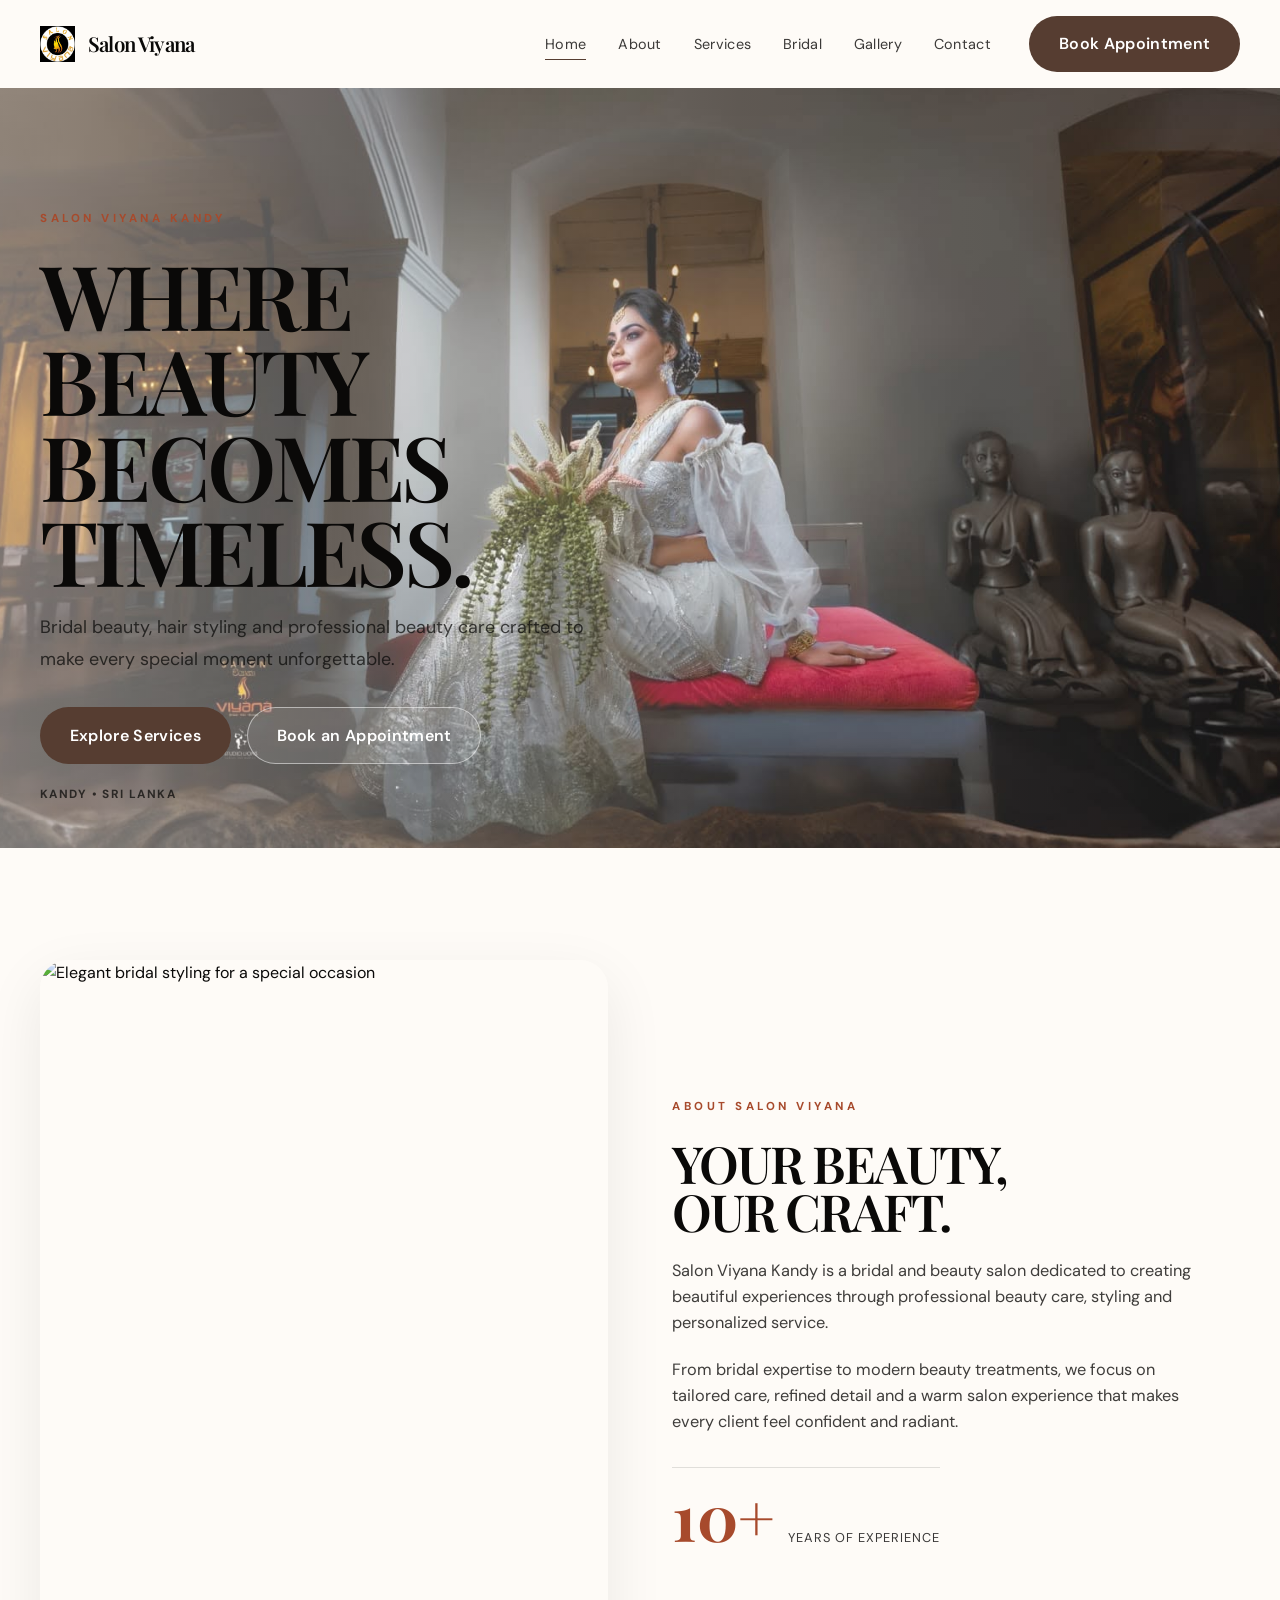
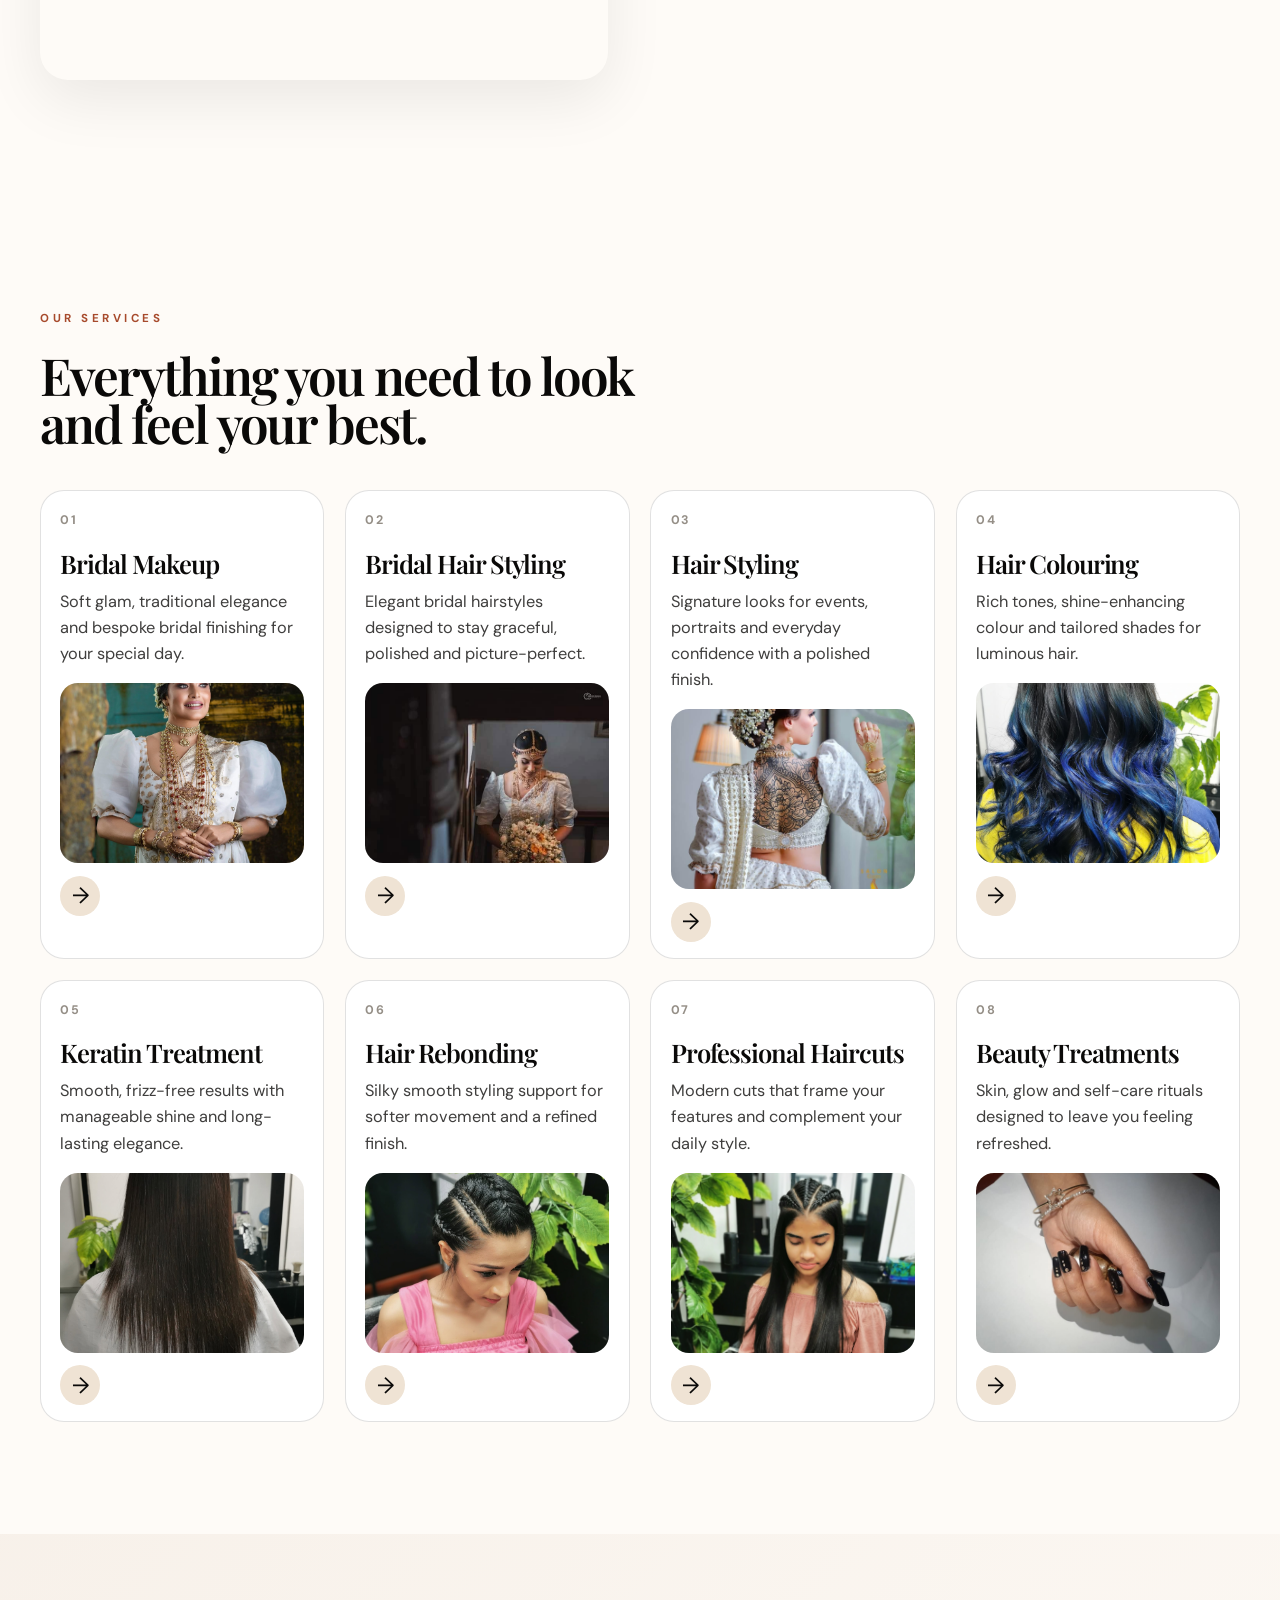
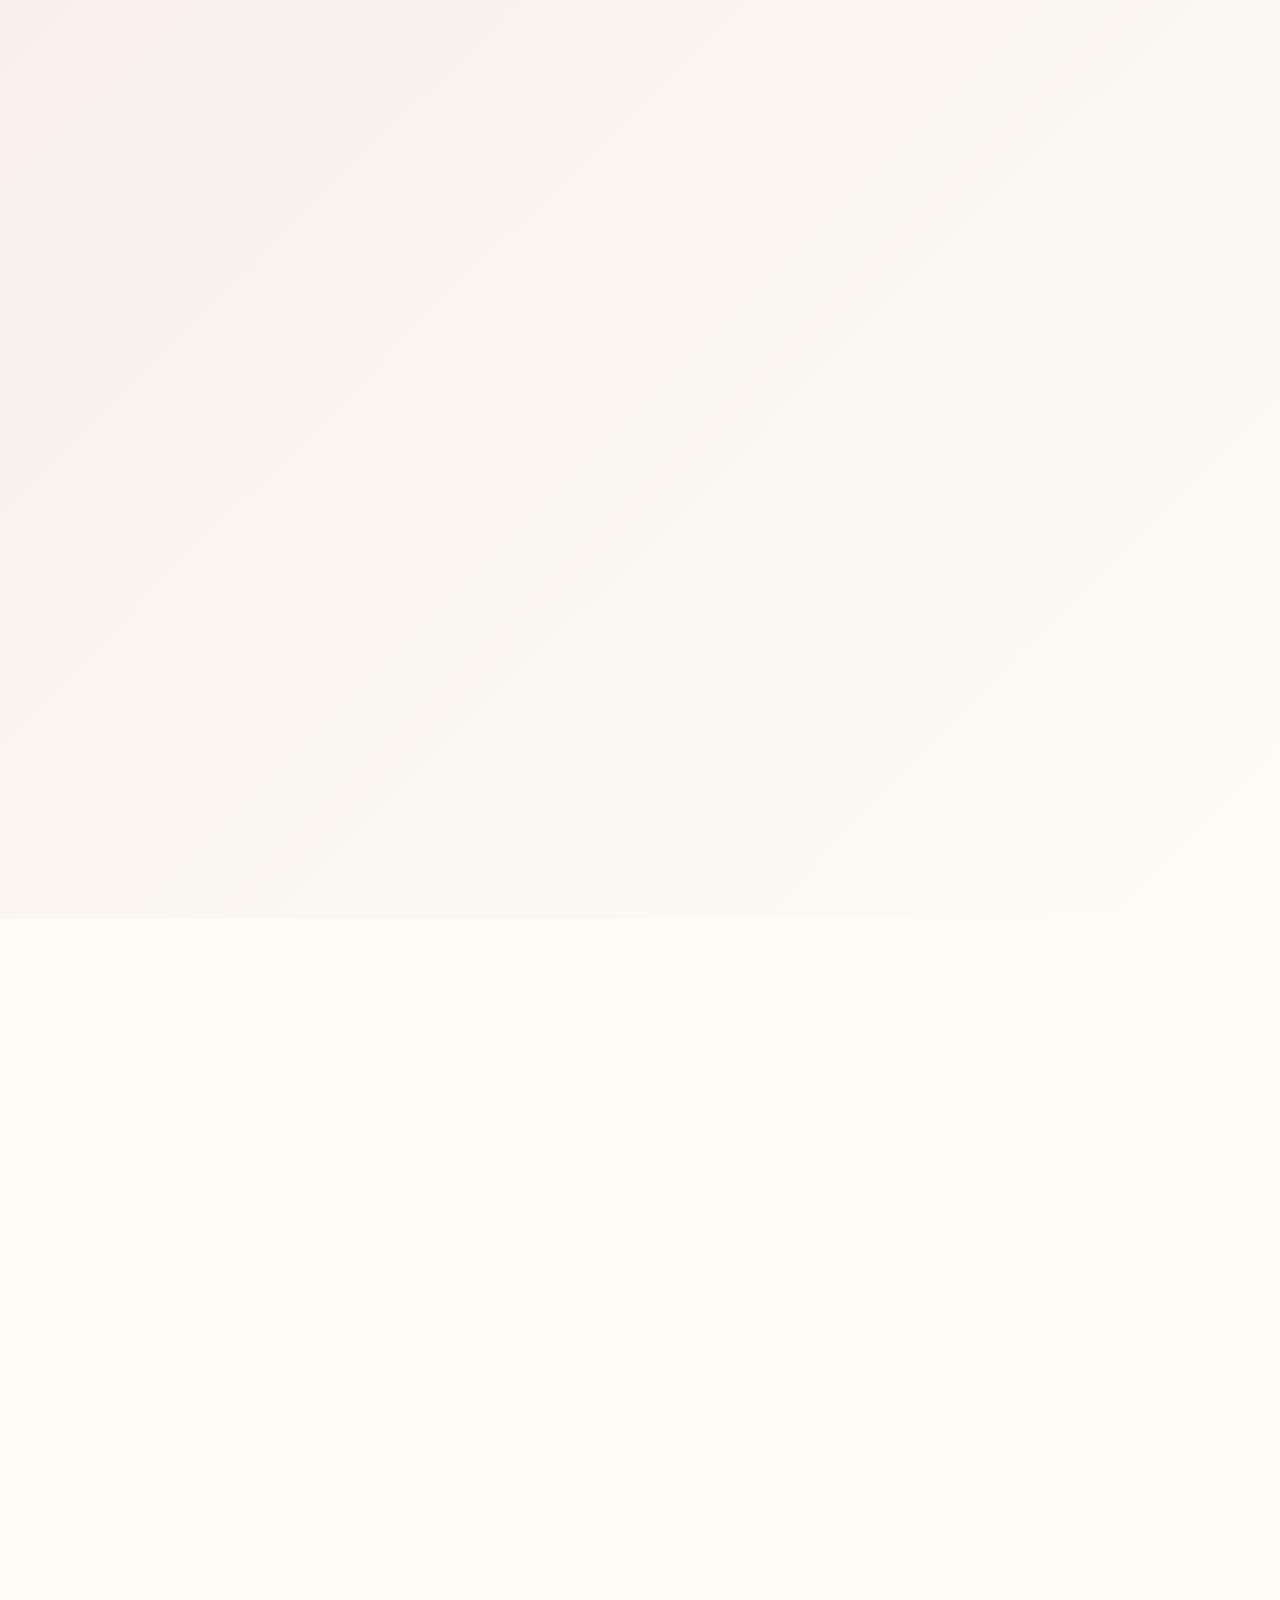
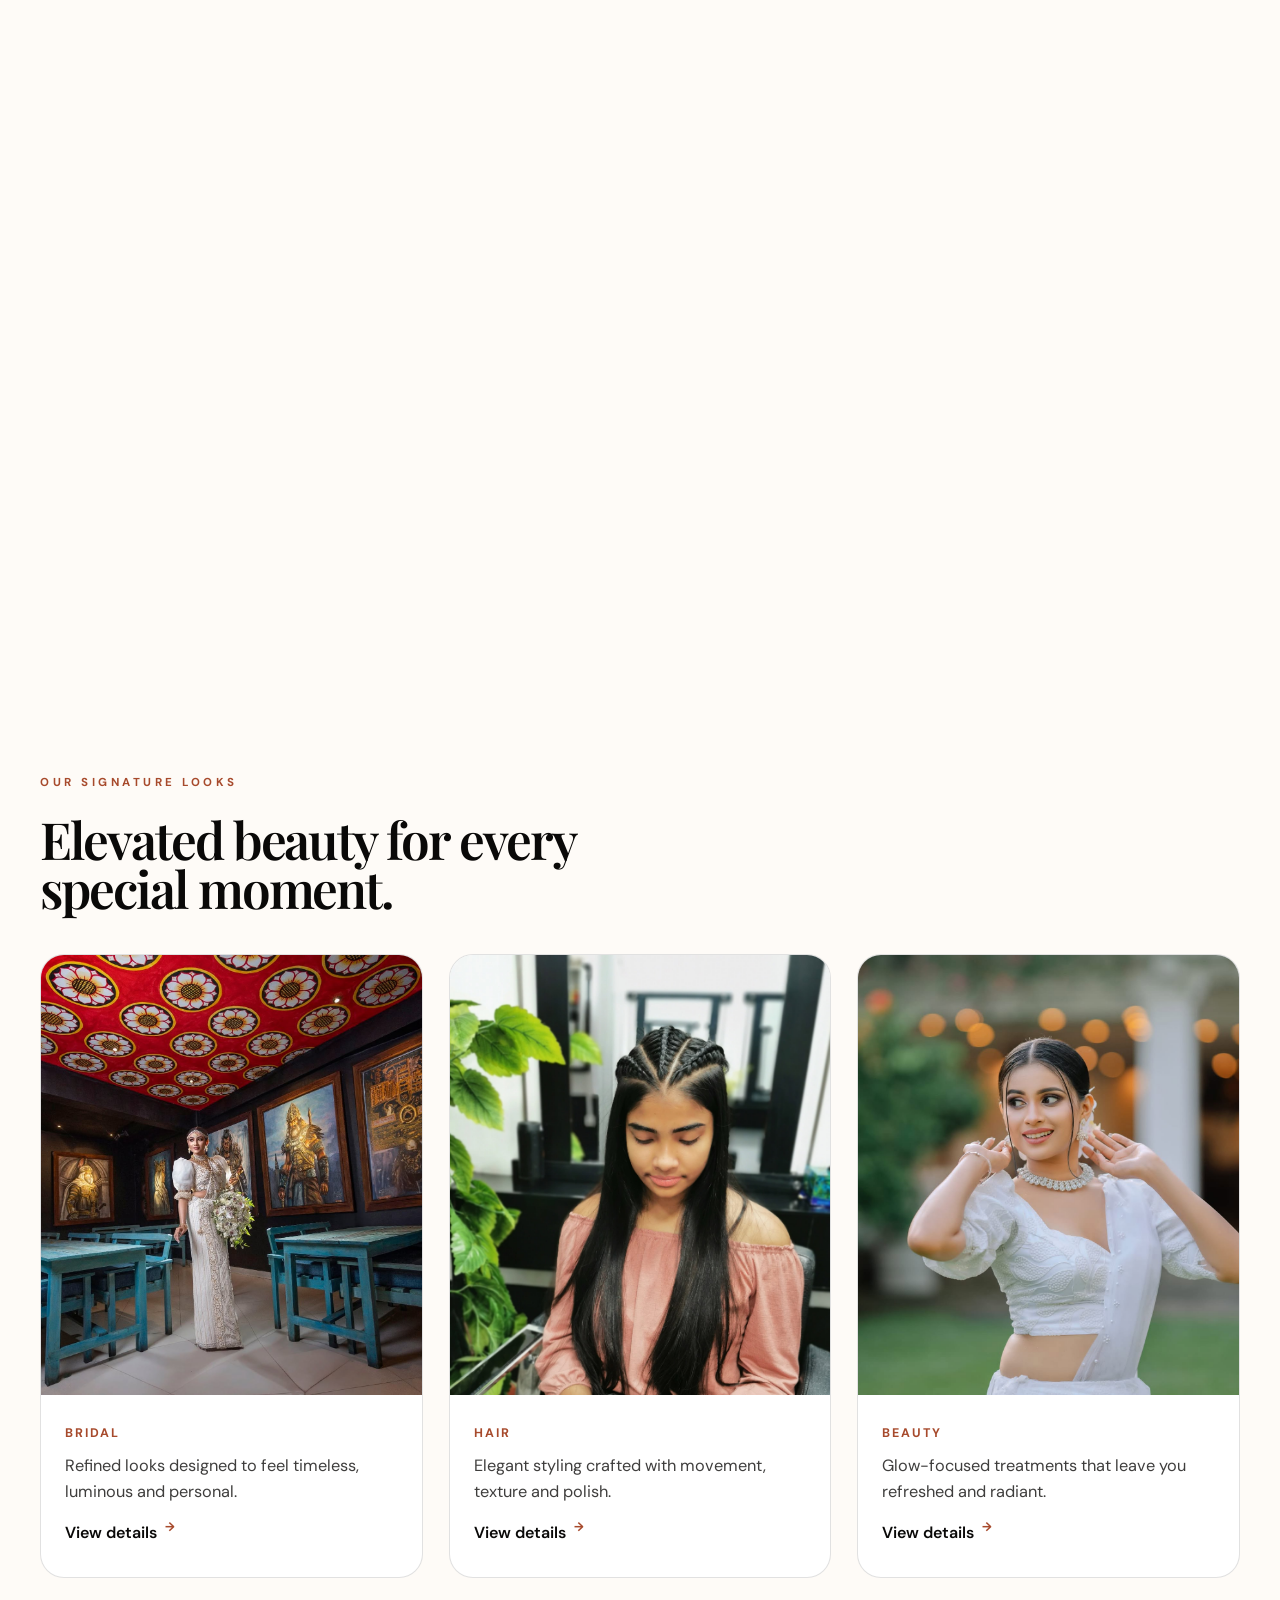
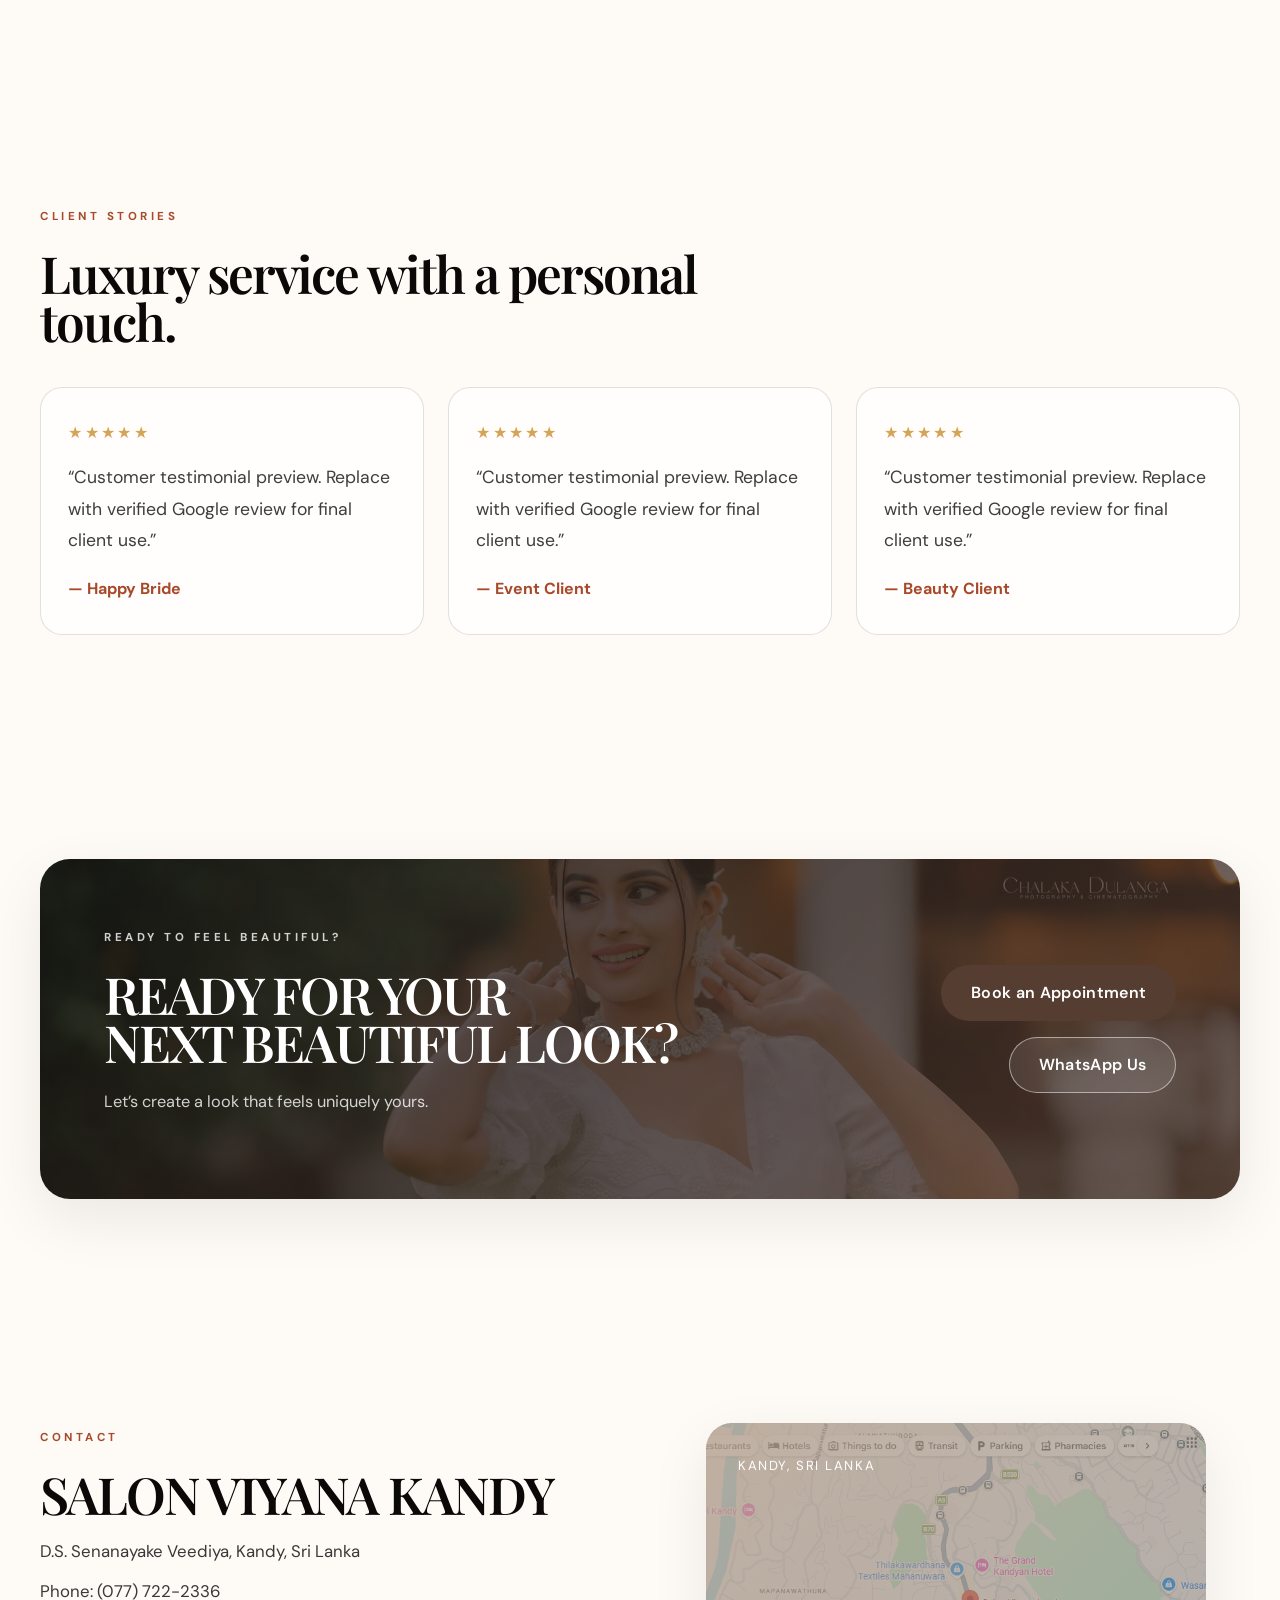
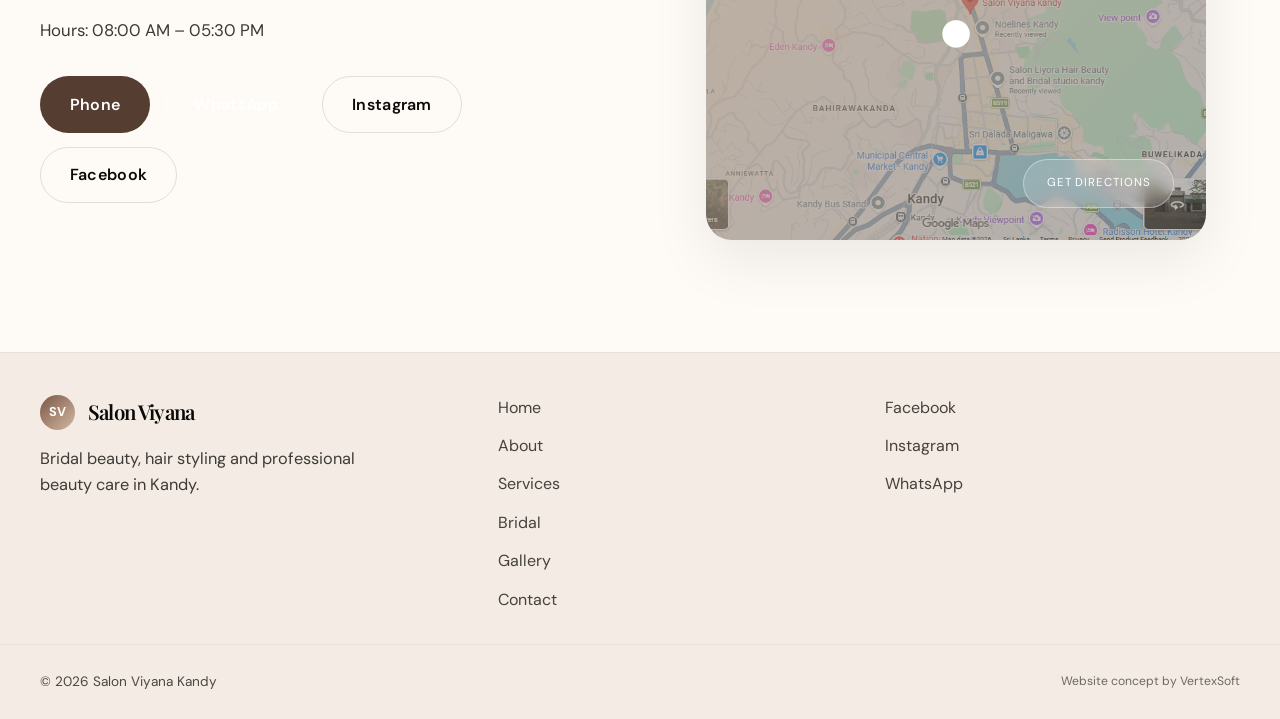
==== index.html @ 62f5853a "Create Salon Viyana website prototype" ====
<!DOCTYPE html>
<html lang="en">
  <head>
    <meta charset="UTF-8" />
    <meta name="viewport" content="width=device-width, initial-scale=1.0" />
    <meta
      name="description"
      content="Salon Viyana Kandy offers bridal beauty, hair styling and professional beauty services in Kandy, Sri Lanka."
    />
    <meta property="og:title" content="Salon Viyana Kandy | Bridal & Beauty Salon" />
    <meta
      property="og:description"
      content="Bridal beauty, hair styling and professional beauty care in Kandy, Sri Lanka."
    />
    <meta property="og:type" content="website" />
    <meta property="og:image" content="assets/images/hero.jpg" />
    <link rel="icon" href="assets/images/hero.jpg" type="image/jpeg" />
    <title>Salon Viyana Kandy | Bridal & Beauty Salon</title>
    <link rel="preconnect" href="https://fonts.googleapis.com" />
    <link rel="preconnect" href="https://fonts.gstatic.com" crossorigin />
    <link
      href="https://fonts.googleapis.com/css2?family=DM+Sans:wght@400;500;700&family=Playfair+Display:wght@500;600;700;800&display=swap"
      rel="stylesheet"
    />
    <link rel="stylesheet" href="assets/css/style.css" />
    <link rel="stylesheet" href="assets/css/responsive.css" />
  </head>
  <body>
    <div class="page-shell">
      <div class="scroll-progress" aria-hidden="true"></div>

      <header class="site-header" id="top">
        <nav class="navbar container" aria-label="Main navigation">
          <a href="#home" class="brand" aria-label="Salon Viyana homepage">
            <span class="brand-mark">
                <img src="assets/images/428603491_812518010892244_3882378538150548098_n.jpg" alt="Salon Viyana logo" />
            </span>
            <span class="brand-text">Salon Viyana</span>
          </a>

          <button class="nav-toggle" aria-label="Open menu" aria-expanded="false">
            <span></span>
            <span></span>
            <span></span>
          </button>

          <div class="nav-panel">
            <ul class="nav-menu">
              <li><a href="#home" class="active">Home</a></li>
              <li><a href="#about">About</a></li>
              <li><a href="#services">Services</a></li>
              <li><a href="#bridal">Bridal</a></li>
              <li><a href="#gallery">Gallery</a></li>
              <li><a href="#contact">Contact</a></li>
            </ul>
            <a href="#contact" class="btn btn-primary nav-cta">Book Appointment</a>
          </div>
        </nav>
      </header>

      <main>
        <section class="hero" id="home">
          <div class="hero-bg-image" aria-hidden="true"></div>
          <div class="container hero-inner">
            <div class="hero-copy reveal-up">
              <span class="eyebrow">SALON VIYANA KANDY</span>
              <h1>WHERE BEAUTY<br />BECOMES<br />TIMELESS.</h1>
              <p>
                Bridal beauty, hair styling and professional beauty care crafted to make every special moment unforgettable.
              </p>
              <div class="hero-actions">
                <a href="#services" class="btn btn-primary">Explore Services</a>
                <a href="#contact" class="btn btn-secondary">Book an Appointment</a>
              </div>
              <div class="hero-meta">
                <span>Kandy • Sri Lanka</span>
              </div>
            </div>
        </section>

        <section class="intro section" id="about">
          <div class="container intro-grid">
            <div class="intro-image reveal-up">
              <img src="https://lh3.googleusercontent.com/gps-cs-s/AHRPTWk0_e5sHOyNv0IW_BOi2q4BK-SgKrfj0MP3XxjlY_5nGH36KWd4TYcx3nOFhKl0Ku9UzVUjt_hd7P-qUWHutE_vuwpyCdw-2ywO5_rcvP7B5aGlcwmnwmhmRwSPo-TSB3KBeKNQ=s680-w680-h510-rw" alt="Elegant bridal styling for a special occasion" loading="lazy" />
            </div>
            <div class="intro-copy reveal-up reveal-delay">
              <span class="eyebrow">ABOUT SALON VIYANA</span>
              <h2>YOUR BEAUTY,<br />OUR CRAFT.</h2>
              <p>
                Salon Viyana Kandy is a bridal and beauty salon dedicated to creating beautiful experiences through professional beauty care, styling and personalized service.
              </p>
              <p>
                From bridal expertise to modern beauty treatments, we focus on tailored care, refined detail and a warm salon experience that makes every client feel confident and radiant.
              </p>
              <div class="intro-stats">
                <div>
                  <strong>10+</strong>
                  <span>Years of Experience</span>
                </div>
              </div>
            </div>
          </div>
        </section>

        <section class="services section" id="services">
          <div class="container">
            <div class="section-heading reveal-up">
              <span class="eyebrow">OUR SERVICES</span>
              <h2>Everything you need to look and feel your best.</h2>
            </div>

            <div class="service-grid">
              <article class="service-card reveal-up">
                <div class="service-number">01</div>
                <div class="service-body">
                  <h3>Bridal Makeup</h3>
                  <p>Soft glam, traditional elegance and bespoke bridal finishing for your special day.</p>
                </div>
                <div class="service-visual">
                  <img src="assets/images/489911721_1107043558106353_807525889237944220_n.jpg" alt="Bridal makeup service" loading="lazy" />
                </div>
                <span class="service-arrow" aria-hidden="true">→</span>
              </article>

              <article class="service-card reveal-up">
                <div class="service-number">02</div>
                <div class="service-body">
                  <h3>Bridal Hair Styling</h3>
                  <p>Elegant bridal hairstyles designed to stay graceful, polished and picture-perfect.</p>
                </div>
                <div class="service-visual">
                  <img src="assets/images/489376697_1103326795144696_6668094928163126338_n.jpg" alt="Bridal hair styling service" loading="lazy" />
                </div>
                <span class="service-arrow" aria-hidden="true">→</span>
              </article>

              <article class="service-card reveal-up">
                <div class="service-number">03</div>
                <div class="service-body">
                  <h3>Hair Styling</h3>
                  <p>Signature looks for events, portraits and everyday confidence with a polished finish.</p>
                </div>
                <div class="service-visual">
                  <img src="assets/images/487425461_1099531295524246_8650624489448495855_n.jpg" alt="Hair styling service" loading="lazy" />
                </div>
                <span class="service-arrow" aria-hidden="true">→</span>
              </article>

              <article class="service-card reveal-up">
                <div class="service-number">04</div>
                <div class="service-body">
                  <h3>Hair Colouring</h3>
                  <p>Rich tones, shine-enhancing colour and tailored shades for luminous hair.</p>
                </div>
                <div class="service-visual">
                  <img src="assets/images/484917463_9357125457702081_9053248113059278706_n.jpg" alt="Hair colouring service" loading="lazy" />
                </div>
                <span class="service-arrow" aria-hidden="true">→</span>
              </article>

              <article class="service-card reveal-up">
                <div class="service-number">05</div>
                <div class="service-body">
                  <h3>Keratin Treatment</h3>
                  <p>Smooth, frizz-free results with manageable shine and long-lasting elegance.</p>
                </div>
                <div class="service-visual">
                  <img src="assets/images/476169696_9105107722903857_3823070425801922450_n.jpg" alt="Keratin treatment service" loading="lazy" />
                </div>
                <span class="service-arrow" aria-hidden="true">→</span>
              </article>

              <article class="service-card reveal-up">
                <div class="service-number">06</div>
                <div class="service-body">
                  <h3>Hair Rebonding</h3>
                  <p>Silky smooth styling support for softer movement and a refined finish.</p>
                </div>
                <div class="service-visual">
                  <img src="assets/images/160857195_3799624023452280_8492966529984653345_n.jpg" alt="Hair rebonding treatment" loading="lazy" />
                </div>
                <span class="service-arrow" aria-hidden="true">→</span>
              </article>

              <article class="service-card reveal-up">
                <div class="service-number">07</div>
                <div class="service-body">
                  <h3>Professional Haircuts</h3>
                  <p>Modern cuts that frame your features and complement your daily style.</p>
                </div>
                <div class="service-visual">
                  <img src="assets/images/148906714_3715987381815945_4235638721611189296_n.jpg" alt="Professional haircut service" loading="lazy" />
                </div>
                <span class="service-arrow" aria-hidden="true">→</span>
              </article>

              <article class="service-card reveal-up">
                <div class="service-number">08</div>
                <div class="service-body">
                  <h3>Beauty Treatments</h3>
                  <p>Skin, glow and self-care rituals designed to leave you feeling refreshed.</p>
                </div>
                <div class="service-visual">
                  <img src="assets/images/139724985_3651579004923450_267313118889355400_n.jpg" alt="Beauty treatment service" loading="lazy" />
                </div>
                <span class="service-arrow" aria-hidden="true">→</span>
              </article>
            </div>
          </div>
        </section>

        <section class="bridal-feature section" id="bridal">
          <div class="container bridal-layout">
            <div class="bridal-copy reveal-up">
              <span class="eyebrow">BRIDAL EXPERIENCE</span>
              <h2>FOR YOUR<br />MOST BEAUTIFUL DAY.</h2>
              <p>
                From the first consultation to the final look, Salon Viyana creates a personalized bridal experience designed around you.
              </p>
              <ul class="bridal-list">
                <li>BRIDAL MAKEUP</li>
                <li>HAIR STYLING</li>
                <li>BRIDAL BEAUTY</li>
                <li>SPECIAL OCCASION LOOKS</li>
              </ul>
              <a href="#gallery" class="btn btn-primary">Explore Bridal Looks</a>
            </div>
            <div class="bridal-visual reveal-up reveal-delay">
              <img src="assets/images/489911721_1107043558106353_807525889237944220_n.jpg" alt="Bride styled for special occasion" loading="lazy" />
            </div>
          </div>
        </section>

        <section class="gallery section" id="gallery">
          <div class="container">
            <div class="section-heading reveal-up">
              <span class="eyebrow">GALLERY</span>
              <h2>Beauty moments. Bridal details. Signature style.</h2>
            </div>

            <div class="gallery-grid reveal-up">
              <button class="gallery-item gallery-large" type="button" data-index="0" aria-label="Open gallery image 1">
                <img src="assets/images/489376697_1103326795144696_6668094928163126338_n.jpg" alt="Bride in makeup portrait" loading="lazy" />
              </button>
              <button class="gallery-item" type="button" data-index="1" aria-label="Open gallery image 2">
                <img src="assets/images/489336075_9464786816935944_3939462067567994028_n.jpg" alt="Beauty treatment portrait" loading="lazy" />
              </button>
              <button class="gallery-item" type="button" data-index="2" aria-label="Open gallery image 3">
                <img src="assets/images/488620022_1103483255129050_8957463666528887148_n.jpg" alt="Salon beauty styling detail" loading="lazy" />
              </button>
              <button class="gallery-item gallery-tall" type="button" data-index="3" aria-label="Open gallery image 4">
                <img src="assets/images/487425461_1099531295524246_8650624489448495855_n.jpg" alt="Bridal hair styling portrait" loading="lazy" />
              </button>
              <button class="gallery-item gallery-wide" type="button" data-index="4" aria-label="Open gallery image 5">
                <img src="assets/images/490297876_1107062861437756_3433875672490678331_n.jpg" alt="Bridal look and styling" loading="lazy" />
              </button>
              <button class="gallery-item" type="button" data-index="5" aria-label="Open gallery image 6">
                <img src="assets/images/488942226_1104469555030420_8422280205181594440_n.jpg" alt="Salon interior aesthetic" loading="lazy" />
              </button>
              <button class="gallery-item" type="button" data-index="6" aria-label="Open gallery image 7">
                <img src="assets/images/488671398_1104469628363746_8819362919223246989_n.jpg" alt="Beauty treatment detail" loading="lazy" />
              </button>
            </div>
          </div>
        </section>

        <section class="signature section">
          <div class="container">
            <div class="section-heading reveal-up">
              <span class="eyebrow">OUR SIGNATURE LOOKS</span>
              <h2>Elevated beauty for every special moment.</h2>
            </div>

            <div class="signature-grid">
              <article class="signature-card reveal-up">
                <img src="assets/images/490297876_1107062861437756_3433875672490678331_n.jpg" alt="Bridal signature look" loading="lazy" />
                <div class="signature-content">
                  <span>BRIDAL</span>
                  <p>Refined looks designed to feel timeless, luminous and personal.</p>
                  <a href="#contact">View details <span>→</span></a>
                </div>
              </article>

              <article class="signature-card reveal-up">
                <img src="assets/images/148906714_3715987381815945_4235638721611189296_n.jpg" alt="Hair styling signature look" loading="lazy" />
                <div class="signature-content">
                  <span>HAIR</span>
                  <p>Elegant styling crafted with movement, texture and polish.</p>
                  <a href="#services">View details <span>→</span></a>
                </div>
              </article>

              <article class="signature-card reveal-up">
                <img src="assets/images/488671398_1104469628363746_8819362919223246989_n.jpg" alt="Beauty treatment signature look" loading="lazy" />
                <div class="signature-content">
                  <span>BEAUTY</span>
                  <p>Glow-focused treatments that leave you refreshed and radiant.</p>
                  <a href="#services">View details <span>→</span></a>
                </div>
              </article>
            </div>
          </div>
        </section>

        <section class="testimonials section">
          <div class="container">
            <div class="section-heading reveal-up">
              <span class="eyebrow">CLIENT STORIES</span>
              <h2>Luxury service with a personal touch.</h2>
            </div>

            <div class="testimonial-grid">
              <article class="testimonial-card reveal-up">
                <div class="stars">★★★★★</div>
                <p>“Customer testimonial preview. Replace with verified Google review for final client use.”</p>
                <span>— Happy Bride</span>
              </article>

              <article class="testimonial-card reveal-up">
                <div class="stars">★★★★★</div>
                <p>“Customer testimonial preview. Replace with verified Google review for final client use.”</p>
                <span>— Event Client</span>
              </article>

              <article class="testimonial-card reveal-up">
                <div class="stars">★★★★★</div>
                <p>“Customer testimonial preview. Replace with verified Google review for final client use.”</p>
                <span>— Beauty Client</span>
              </article>
            </div>
          </div>
        </section>

        <section class="cta-banner section">
          <div class="container">
            <div class="cta-box reveal-up">
              <div class="cta-copy">
                <span class="eyebrow">READY TO FEEL BEAUTIFUL?</span>
                <h2>READY FOR YOUR<br />NEXT BEAUTIFUL LOOK?</h2>
                <p>Let’s create a look that feels uniquely yours.</p>
              </div>
              <div class="cta-actions">
                <a href="#contact" class="btn btn-primary">Book an Appointment</a>
                <a href="https://wa.me/94777223336" class="btn btn-secondary" target="_blank" rel="noreferrer" data-whatsapp-link>WhatsApp Us</a>
              </div>
            </div>
          </div>
        </section>

        <section class="contact section" id="contact">
          <div class="container contact-grid">
            <div class="contact-info reveal-up">
              <span class="eyebrow">CONTACT</span>
              <h2>SALON VIYANA KANDY</h2>
              <ul>
                <li data-address> D.S. Senanayake Veediya<br />Kandy, Sri Lanka </li>
                <li>Phone: <a href="tel:+94777223336" data-phone-link data-phone-text>077 722 2336</a></li>
                <li>Hours: <span data-hours>08:00 AM – 05:30 PM</span></li>
              </ul>
              <div class="contact-actions">
                <a href="tel:+94777223336" class="btn btn-primary" data-phone-link>Phone</a>
                <a href="https://wa.me/94777223336" class="btn btn-secondary" target="_blank" rel="noreferrer" data-whatsapp-link>WhatsApp</a>
                <a href="#" class="btn btn-tertiary">Instagram</a>
                <a href="#" class="btn btn-tertiary">Facebook</a>
              </div>
            </div>

            <div class="map-panel reveal-up reveal-delay" aria-label="Kandy location card">
              <div class="map-card">
                <div class="map-label">Kandy, Sri Lanka</div>
                <div class="map-pin">●</div>
                <div class="map-caption">Get Directions</div>
              </div>
            </div>
          </div>
        </section>
      </main>

      <footer class="site-footer">
        <div class="container footer-inner">
          <div class="footer-brand">
            <div class="brand">
              <span class="brand-mark">SV</span>
              <span class="brand-text">Salon Viyana</span>
            </div>
            <p>Bridal beauty, hair styling and professional beauty care in Kandy.</p>
          </div>

          <div class="footer-links">
            <a href="#home">Home</a>
            <a href="#about">About</a>
            <a href="#services">Services</a>
            <a href="#bridal">Bridal</a>
            <a href="#gallery">Gallery</a>
            <a href="#contact">Contact</a>
          </div>

          <div class="footer-socials" aria-label="Social media links">
            <a href="#" aria-label="Facebook">Facebook</a>
            <a href="#" aria-label="Instagram">Instagram</a>
            <a href="https://wa.me/94777223336" target="_blank" rel="noreferrer" aria-label="WhatsApp">WhatsApp</a>
          </div>
        </div>

        <div class="footer-bottom">
          <div class="container footer-bottom-inner">
            <span>© 2026 Salon Viyana Kandy</span>
            <span class="concept-note">Website concept by VertexSoft</span>
          </div>
        </div>
      </footer>

      <button class="back-to-top" type="button" aria-label="Back to top">↑</button>
    </div>

    <div class="lightbox" aria-hidden="true">
      <div class="lightbox-content">
        <button class="lightbox-close" type="button" aria-label="Close image view">×</button>
        <button class="lightbox-arrow prev" type="button" aria-label="Previous image">‹</button>
        <img id="lightbox-image" src="" alt="Expanded salon portfolio" />
        <button class="lightbox-arrow next" type="button" aria-label="Next image">›</button>
      </div>
    </div>

    <script src="assets/js/config.js"></script>
    <script src="assets/js/main.js"></script>
  </body>
</html>
---- assets/css/style.css ----
:root {
  --color-bg: #fefbf7;
  --color-surface: #f6eee7;
  --color-surface-strong: #efe3d4;
  --color-dark: #0a0908;
  --color-primary: #563d31;
  --color-secondary: #d3baa3;
  --color-muted: #958f87;
  --color-accent: #a74a2c;
  --color-accent-soft: #d9b39f;
  --color-light-accent: #9cb9c3;
  --color-border: rgba(13, 11, 10, 0.12);
  --color-white: #ffffff;
  --shadow-soft: 0 20px 60px rgba(15, 12, 10, 0.08);
  --max-width: 1200px;
  --radius-lg: 28px;
  --radius-md: 18px;
  --transition: 0.5s ease;
  --hero-bg-image: url("../images/488620022_1103483255129050_8957463666528887148_n.jpg");
}

* {
  box-sizing: border-box;
}

html {
  scroll-behavior: smooth;
}

body {
  margin: 0;
  font-family: "DM Sans", sans-serif;
  background: var(--color-bg);
  color: var(--color-dark);
  line-height: 1.6;
  overflow-x: hidden;
}

img {
  max-width: 100%;
  display: block;
}

a {
  color: inherit;
  text-decoration: none;
}

button,
input,
textarea,
select {
  font: inherit;
}

button {
  cursor: pointer;
}

figure {
  margin: 0;
}

.container {
  width: min(var(--max-width), calc(100% - 2rem));
  margin: 0 auto;
}

.section {
  padding: 7rem 0;
}

.eyebrow {
  display: inline-block;
  font-size: 0.72rem;
  letter-spacing: 0.22rem;
  text-transform: uppercase;
  color: var(--color-accent);
  margin-bottom: 1.4rem;
  font-weight: 700;
}

h1,
h2,
h3,
.brand-text {
  font-family: "Playfair Display", serif;
  font-weight: 600;
  line-height: 0.95;
  margin: 0;
  letter-spacing: -0.04em;
}

h1 {
  font-size: clamp(3.2rem, 7vw, 7.4rem);
  margin-bottom: 1.2rem;
}

h2 {
  font-size: clamp(2.2rem, 4vw, 4.2rem);
  margin-bottom: 1.4rem;
}

h3 {
  font-size: clamp(1.6rem, 2vw, 2.2rem);
  margin-bottom: 0.85rem;
}

p {
  margin: 0 0 1.25rem;
  color: rgba(9, 8, 7, 0.78);
  font-size: 1.02rem;
}

.btn {
  display: inline-flex;
  align-items: center;
  justify-content: center;
  min-height: 52px;
  padding: 0.9rem 1.8rem;
  border-radius: 999px;
  border: 1px solid transparent;
  transition: transform 0.35s ease, background 0.35s ease, border-color 0.35s ease, color 0.35s ease;
  font-weight: 600;
  letter-spacing: 0.02em;
}

.btn:hover,
.btn:focus-visible {
  transform: translateY(-2px);
}

.btn-primary {
  background: var(--color-primary);
  color: var(--color-white);
}

.btn-primary:hover,
.btn-primary:focus-visible {
  background: #492f26;
}

.btn-secondary {
  background: rgba(255, 255, 255, 0.1);
  border-color: rgba(255, 255, 255, 0.5);
  color: var(--color-white);
}

.btn-tertiary {
  background: transparent;
  border-color: var(--color-border);
  color: var(--color-dark);
}

.site-header {
  position: sticky;
  top: 0;
  z-index: 40;
  transition: all 0.35s ease;
}

.site-header.scrolled {
  backdrop-filter: blur(18px);
  background: rgba(254, 251, 247, 0.75);
  box-shadow: 0 15px 35px rgba(26, 18, 14, 0.04);
}

.announcement-bar {
  background: #efe5db;
  border-bottom: 1px solid rgba(86, 61, 49, 0.08);
  font-size: 0.76rem;
  letter-spacing: 0.1em;
  text-transform: uppercase;
  color: var(--color-primary);
}

.announcement-inner {
  display: flex;
  align-items: center;
  justify-content: space-between;
  min-height: 34px;
  gap: 1rem;
}

.navbar {
  display: flex;
  align-items: center;
  justify-content: space-between;
  gap: 2rem;
  min-height: 88px;
  position: relative;
  z-index: 50;
}

.brand {
  display: inline-flex;
  align-items: center;
  gap: 0.8rem;
  position: relative;
  z-index: 5;
}

.brand-mark {
  width: 2.2rem;
  height: 2.2rem;
  display: grid;
  place-items: center;
  border-radius: 50%;
  background: linear-gradient(135deg, #7a5645 0%, #d4b9a2 100%);
  color: var(--color-white);
  font-weight: 700;
  font-size: 0.8rem;
}

.brand-text {
  font-size: clamp(1.15rem, 1.6vw, 1.55rem);
  letter-spacing: -0.04em;
}

.nav-panel {
  display: flex;
  align-items: center;
  gap: 2.4rem;
}

.nav-menu {
  list-style: none;
  display: flex;
  align-items: center;
  gap: 2rem;
  padding: 0;
  margin: 0;
}

.nav-menu a {
  position: relative;
  color: rgba(10, 9, 8, 0.8);
  font-size: 0.9rem;
  letter-spacing: 0.02em;
  transition: color 0.25s ease;
}

.nav-menu a::after {
  content: "";
  position: absolute;
  left: 0;
  bottom: -0.45rem;
  width: 100%;
  height: 1px;
  background: var(--color-primary);
  transform: scaleX(0);
  transform-origin: center;
  transition: transform 0.35s ease;
}

.nav-menu a:hover::after,
.nav-menu a.active::after {
  transform: scaleX(1);
}

.nav-toggle {
  display: none;
  width: 52px;
  height: 52px;
  border: 1px solid rgba(86, 61, 49, 0.12);
  border-radius: 50%;
  background: transparent;
  padding: 0;
  position: relative;
  z-index: 10;
}

.nav-toggle span {
  display: block;
  width: 20px;
  height: 2px;
  margin: 4px auto;
  background: var(--color-dark);
  transition: transform 0.35s ease, opacity 0.35s ease;
}

.nav-toggle.is-open span:nth-child(1) {
  transform: translateY(6px) rotate(45deg);
}

.nav-toggle.is-open span:nth-child(2) {
  opacity: 0;
}

.nav-toggle.is-open span:nth-child(3) {
  transform: translateY(-6px) rotate(-45deg);
}

.nav-cta {
  background: var(--color-primary);
  color: var(--color-white);
}

.hero {
  position: relative;
  min-height: 760px;
  display: flex;
  align-items: center;
  padding-top: 2.5rem;
  background: linear-gradient(120deg, rgba(18, 12, 9, 0.1), rgba(18, 12, 9, 0.04));
  overflow: hidden;
}

.hero-bg-image {
    position: absolute;
    inset: 0;
    z-index: 0;

    background-image: var(--hero-bg-image);
    background-size: cover;
    background-position: center;
    background-repeat: no-repeat;

    opacity: 1;
}

.hero::before {
    content: "";
    position: absolute;
    inset: 0;
    z-index: 1;

    background: linear-gradient(
        90deg,
        rgba(254, 251, 247, 0.45) 0%,
        rgba(254, 251, 247, 0.35) 22%,
        rgba(254, 251, 247, 0.15) 58%,
        rgba(254, 251, 247, 0.08) 100%
    );
}

.hero-inner {
  position: relative;
  z-index: 2;
  display: grid;
  grid-template-columns: 1.05fr 0.95fr;
  gap: 3rem;
  align-items: center;
}

.hero-copy {
  position: relative;
  z-index: 2;
  max-width: 620px;
  padding-top: 2rem;
}

.hero-copy p {
  font-size: 1.12rem;
  max-width: 560px;
  line-height: 1.8;
  color: rgba(9, 8, 7, 0.72);
}

.hero-actions {
  display: flex;
  flex-wrap: wrap;
  gap: 1rem;
  margin: 2rem 0 1.3rem;
}

.hero-meta {
  color: rgba(9, 8, 7, 0.72);
  letter-spacing: 0.12em;
  text-transform: uppercase;
  font-size: 0.74rem;
  font-weight: 700;
}

.hero-media {
  position: relative;
  z-index: 2;
}

.hero-frame {
  position: relative;
  width: min(100%, 620px);
  margin-left: auto;
  border-radius: 34px;
  overflow: hidden;
  box-shadow: var(--shadow-soft);
  background: #e9dccd;
}

.hero-frame::before {
  content: "";
  position: absolute;
  inset: 1.2rem 1.2rem auto auto;
  width: 42%;
  height: 42%;
  border: 1px solid rgba(255, 255, 255, 0.5);
  border-left: none;
  border-bottom: none;
  z-index: 2;
  pointer-events: none;
}

.hero-frame img {
  width: 100%;
  height: 760px;
  object-fit: cover;
  transform: scale(1.02);
}

.intro-grid,
.bridal-layout,
.contact-grid {
  display: grid;
  grid-template-columns: 1fr 1fr;
  gap: 4rem;
  align-items: center;
}

.intro-image {
  position: relative;
}

.intro-image img {
  width: 100%;
  height: 720px;
  object-fit: cover;
  border-radius: 28px;
  box-shadow: var(--shadow-soft);
}

.intro-copy {
  max-width: 540px;
}

.intro-stats {
  display: flex;
  align-items: flex-end;
  gap: 1rem;
  margin-top: 2rem;
}

.intro-stats div {
  display: flex;
  align-items: baseline;
  gap: 0.8rem;
  padding-top: 1rem;
  border-top: 1px solid var(--color-border);
}

.intro-stats strong {
  font-family: "Playfair Display", serif;
  font-size: 4rem;
  line-height: 1;
  color: var(--color-accent);
}

.intro-stats span {
  font-size: 0.8rem;
  letter-spacing: 0.08em;
  text-transform: uppercase;
  color: rgba(9, 8, 7, 0.8);
}

.section-heading {
  max-width: 680px;
  margin-bottom: 2.6rem;
}

.service-grid {
  display: grid;
  grid-template-columns: repeat(4, minmax(0, 1fr));
  gap: 1.3rem;
}

.service-card {
  position: relative;
  background: var(--color-white);
  border: 1px solid var(--color-border);
  border-radius: 24px;
  padding: 1.3rem 1.2rem 1rem;
  overflow: hidden;
  transition: transform 0.4s ease, box-shadow 0.4s ease;
}

.service-card:hover {
  transform: translateY(-6px);
  box-shadow: var(--shadow-soft);
}

.service-number {
  font-size: 0.78rem;
  letter-spacing: 0.15em;
  color: var(--color-muted);
  margin-bottom: 1.2rem;
  font-weight: 700;
}

.service-body {
  margin-bottom: 1rem;
}

.service-body p {
  margin-bottom: 0;
}

.service-visual {
  overflow: hidden;
  border-radius: 18px;
  margin-bottom: 0.8rem;
}

.service-visual img {
  width: 100%;
  height: 180px;
  object-fit: cover;
  transition: transform 0.6s ease;
}

.service-card:hover .service-visual img {
  transform: scale(1.08);
}

.service-arrow {
  display: inline-flex;
  align-items: center;
  justify-content: center;
  width: 2.5rem;
  height: 2.5rem;
  border-radius: 50%;
  background: var(--color-surface-strong);
  font-size: 1.4rem;
  transition: transform 0.35s ease, background 0.35s ease;
}

.service-card:hover .service-arrow {
  background: var(--color-primary);
  color: var(--color-white);
  transform: translateX(6px);
}

.bridal-feature {
  background: linear-gradient(135deg, rgba(210, 183, 158, 0.15), rgba(255, 255, 255, 0));
}

.bridal-copy {
  max-width: 520px;
}

.bridal-list {
  list-style: none;
  padding: 0;
  margin: 2rem 0 2.2rem;
  display: grid;
  grid-template-columns: repeat(2, minmax(0, 1fr));
  gap: 1rem 1.5rem;
  color: var(--color-primary);
  font-size: 0.82rem;
  letter-spacing: 0.12em;
  text-transform: uppercase;
  font-weight: 700;
}

.bridal-visual img {
  width: 100%;
  height: 760px;
  object-fit: cover;
  border-radius: 28px;
  box-shadow: var(--shadow-soft);
}

.gallery-grid {
  display: grid;
  grid-template-columns: repeat(4, minmax(0, 1fr));
  grid-auto-rows: 220px;
  gap: 1rem;
}

.gallery-item {
  position: relative;
  display: block;
  width: 100%;
  height: 100%;
  border: none;
  background: #eee;
  padding: 0;
  border-radius: 20px;
  overflow: hidden;
  transition: transform 0.35s ease, filter 0.35s ease;
}

.gallery-item:hover {
  transform: translateY(-4px);
  filter: saturate(1.05);
}

.gallery-item img {
  width: 100%;
  height: 100%;
  object-fit: cover;
}

.gallery-large {
  grid-column: span 2;
  grid-row: span 2;
}

.gallery-tall {
  grid-row: span 2;
}

.gallery-wide {
  grid-column: span 2;
}

.signature-grid {
  display: grid;
  grid-template-columns: repeat(3, minmax(0, 1fr));
  gap: 1.6rem;
}

.signature-card {
  background: var(--color-white);
  border: 1px solid var(--color-border);
  border-radius: 24px;
  overflow: hidden;
  transition: transform 0.35s ease, box-shadow 0.35s ease;
}

.signature-card:hover {
  transform: translateY(-6px);
  box-shadow: var(--shadow-soft);
}

.signature-card img {
  height: 440px;
  width: 100%;
  object-fit: cover;
  transition: transform 0.6s ease;
}

.signature-card:hover img {
  transform: scale(1.03);
}

.signature-content {
  padding: 1.5rem 1.5rem 1.8rem;
}

.signature-content span {
  display: inline-block;
  font-size: 0.78rem;
  letter-spacing: 0.16em;
  color: var(--color-accent);
  font-weight: 700;
  margin-bottom: 0.6rem;
}

.signature-content p {
  margin-bottom: 0.8rem;
}

.signature-content a {
  display: inline-flex;
  align-items: center;
  gap: 0.5rem;
  color: var(--color-dark);
  font-weight: 600;
}

.testimonial-grid {
  display: grid;
  grid-template-columns: repeat(3, minmax(0, 1fr));
  gap: 1.5rem;
}

.testimonial-card {
  background: rgba(255, 255, 255, 0.66);
  border: 1px solid var(--color-border);
  border-radius: 22px;
  padding: 2rem 1.7rem;
}

.stars {
  color: #d7a356;
  margin-bottom: 1rem;
  letter-spacing: 0.15em;
}

.testimonial-card p {
  font-size: 1.1rem;
  line-height: 1.8;
  margin-bottom: 1.2rem;
}

.testimonial-card span {
  color: var(--color-accent);
  font-weight: 700;
}

.cta-box {
  position: relative;
  display: grid;
  grid-template-columns: 1.45fr 0.95fr;
  gap: 2rem;
  align-items: center;
  padding: clamp(2.2rem, 5vw, 4.4rem);
  border-radius: 30px;
  background: linear-gradient(135deg, rgba(21, 18, 16, 0.82), rgba(86, 61, 49, 0.75)), url("../images/488671398_1104469628363746_8819362919223246989_n.jpg") center/cover no-repeat;
  color: var(--color-white);
  box-shadow: var(--shadow-soft);
}

.cta-box .eyebrow {
  color: rgba(255, 255, 255, 0.8);
}

.cta-box p {
  color: rgba(255, 255, 255, 0.8);
  max-width: 420px;
}

.cta-actions {
  display: flex;
  justify-content: flex-end;
  flex-wrap: wrap;
  gap: 1rem;
}

.contact-grid {
  align-items: start;
}

.contact-info h2 {
  margin-bottom: 1.2rem;
}

.contact-info ul {
  list-style: none;
  padding: 0;
  margin: 0 0 2rem;
  display: grid;
  gap: 0.8rem;
  color: rgba(9, 8, 7, 0.8);
  font-size: 1.05rem;
}

.contact-actions {
  display: flex;
  flex-wrap: wrap;
  gap: 0.9rem;
}

.map-panel {
  display: flex;
  justify-content: center;
}

.map-card {
  position: relative;
  width: min(100%, 500px);
  aspect-ratio: 1.2;
  border-radius: 26px;
  background: linear-gradient(135deg, rgba(221, 198, 177, 0.8), rgba(149, 143, 135, 0.35)), url("../images/Screenshot\ \(49\).png") center/cover no-repeat;
  overflow: hidden;
  display: flex;
  align-items: center;
  justify-content: center;
  box-shadow: var(--shadow-soft);
}

.map-card::before {
  content: "";
  position: absolute;
  inset: 0;
  background: rgba(10, 9, 8, 0.16);
}

.map-label,
.map-caption,
.map-pin {
  position: relative;
  z-index: 1;
  color: var(--color-white);
}

.map-label {
  position: absolute;
  top: 2rem;
  left: 2rem;
  font-size: 0.82rem;
  letter-spacing: 0.12em;
  text-transform: uppercase;
}

.map-pin {
  font-size: clamp(2.5rem, 5vw, 5rem);
}

.map-caption {
  position: absolute;
  bottom: 2rem;
  right: 2rem;
  padding: 0.9rem 1.4rem;
  border-radius: 999px;
  background: rgba(255, 255, 255, 0.14);
  border: 1px solid rgba(255, 255, 255, 0.38);
  backdrop-filter: blur(8px);
  letter-spacing: 0.08em;
  text-transform: uppercase;
  font-size: 0.72rem;
}

.site-footer {
  background: #f4ece4;
  border-top: 1px solid rgba(86, 61, 49, 0.08);
}

.footer-inner {
  display: grid;
  grid-template-columns: 1.2fr 1fr 1fr;
  gap: 2rem;
  padding: 2.6rem 0 2rem;
}

.footer-brand p {
  max-width: 320px;
  margin-top: 1rem;
}

.footer-links,
.footer-socials {
  display: flex;
  flex-direction: column;
  gap: 0.8rem;
}

.footer-links a,
.footer-socials a {
  color: rgba(9, 8, 7, 0.75);
  transition: color 0.3s ease;
}

.footer-links a:hover,
.footer-socials a:hover {
  color: var(--color-primary);
}

.footer-bottom {
  border-top: 1px solid rgba(86, 61, 49, 0.08);
}

.footer-bottom-inner {
  min-height: 74px;
  display: flex;
  align-items: center;
  justify-content: space-between;
  gap: 1.4rem;
  font-size: 0.85rem;
  color: rgba(9, 8, 7, 0.72);
}

.concept-note {
  font-size: 0.76rem;
  opacity: 0.8;
}

.page-shell {
  position: relative;
}

.scroll-progress {
  position: fixed;
  top: 0;
  left: 0;
  height: 3px;
  width: 0;
  background: linear-gradient(90deg, var(--color-accent), var(--color-secondary));
  z-index: 200;
  box-shadow: 0 0 18px rgba(167, 74, 44, 0.35);
}

.back-to-top {
  position: fixed;
  right: 1.4rem;
  bottom: 1.4rem;
  width: 54px;
  height: 54px;
  border: none;
  border-radius: 50%;
  background: var(--color-primary);
  color: var(--color-white);
  font-size: 1.5rem;
  box-shadow: var(--shadow-soft);
  opacity: 0;
  pointer-events: none;
  transform: translateY(15px);
  transition: all 0.35s ease;
  z-index: 90;
}

.back-to-top.visible {
  opacity: 1;
  pointer-events: auto;
  transform: translateY(0);
}

.lightbox {
  position: fixed;
  inset: 0;
  background: rgba(10, 9, 8, 0.82);
  display: none;
  place-items: center;
  z-index: 110;
  padding: 1rem;
}

.lightbox.is-open {
  display: grid;
}

.lightbox-content {
  position: relative;
  max-width: min(880px, 92vw);
  width: 100%;
  display: grid;
  place-items: center;
}

.lightbox-content img {
  width: 100%;
  max-height: 82vh;
  object-fit: cover;
  border-radius: 24px;
  box-shadow: 0 25px 70px rgba(0, 0, 0, 0.24);
}

.lightbox-close,
.lightbox-arrow {
  position: absolute;
  width: 48px;
  height: 48px;
  border: 1px solid rgba(255, 255, 255, 0.25);
  border-radius: 50%;
  background: rgba(255, 255, 255, 0.12);
  color: var(--color-white);
  font-size: 2rem;
  display: grid;
  place-items: center;
}

.lightbox-close {
  top: -1rem;
  right: -1rem;
}

.lightbox-arrow {
  top: 50%;
  transform: translateY(-50%);
}

.lightbox-arrow.prev {
  left: -1.2rem;
}

.lightbox-arrow.next {
  right: -1.2rem;
}

.reveal-up {
  opacity: 0;
  transform: translateY(32px);
  transition: opacity 0.8s ease, transform 0.8s ease;
}

.reveal-up.is-visible {
  opacity: 1;
  transform: translateY(0);
}

.reveal-delay {
  transition-delay: 0.08s;
}

@media (prefers-reduced-motion: reduce) {
  html {
    scroll-behavior: auto;
  }

  *,
  *::before,
  *::after {
    animation-duration: 0.01ms !important;
    animation-iteration-count: 1 !important;
    transition-duration: 0.01ms !important;
    scroll-behavior: auto !important;
  }
}
---- assets/css/responsive.css ----
.nav-toggle {
  display: none;
}

@media (max-width: 1024px) {
  .service-grid {
    grid-template-columns: repeat(2, minmax(0, 1fr));
  }

  .hero-inner,
  .intro-grid,
  .bridal-layout,
  .contact-grid,
  .cta-box {
    grid-template-columns: 1fr;
  }

  .hero-copy,
  .intro-copy,
  .bridal-copy {
    max-width: 100%;
  }

  .hero-frame,
  .intro-image img,
  .bridal-visual img {
    width: min(100%, 720px);
    margin: 0 auto;
  }

  .signature-grid,
  .testimonial-grid,
  .footer-inner {
    grid-template-columns: repeat(2, minmax(0, 1fr));
  }
}

@media (max-width: 820px) {
  .navbar {
    min-height: 78px;
  }

  .nav-toggle {
    display: inline-block;
  }

  .nav-panel {
    position: absolute;
    top: calc(100% + 0.5rem);
    right: 0;
    left: 0;
    background: rgba(254, 251, 247, 0.96);
    border: 1px solid var(--color-border);
    border-radius: 24px;
    padding: 1.2rem;
    display: none;
    flex-direction: column;
    align-items: flex-start;
    gap: 1.2rem;
    box-shadow: var(--shadow-soft);
  }

  .nav-panel.is-open {
    display: flex;
  }

  .nav-menu {
    flex-direction: column;
    align-items: flex-start;
    width: 100%;
    gap: 1rem;
  }

  .nav-cta {
    width: 100%;
  }

  .announcement-inner {
    justify-content: center;
    text-align: center;
    letter-spacing: 0.08em;
  }

  .gallery-grid {
    grid-template-columns: repeat(2, minmax(0, 1fr));
  }

  .gallery-large,
  .gallery-wide {
    grid-column: span 2;
  }
}

@media (max-width: 560px) {
  .section {
    padding: 5rem 0;
  }

  .hero {
    min-height: 640px;
    padding-top: 1rem;
  }

  .hero-frame img {
    height: 620px;
  }

  .hero-actions,
  .cta-actions,
  .contact-actions {
    flex-direction: column;
    align-items: stretch;
  }

  .hero-actions .btn,
  .cta-actions .btn,
  .contact-actions .btn {
    width: 100%;
  }

  .service-grid,
  .signature-grid,
  .testimonial-grid,
  .footer-inner,
  .gallery-grid,
  .bridal-list {
    grid-template-columns: 1fr;
  }

  .footer-bottom-inner {
    flex-direction: column;
    justify-content: center;
    text-align: center;
    padding: 1rem 0 2rem;
  }

  .intro-image img,
  .bridal-visual img {
    height: 480px;
  }

  .gallery-large,
  .gallery-wide,
  .gallery-tall {
    grid-column: auto;
    grid-row: auto;
  }

  .lightbox-arrow {
    width: 42px;
    height: 42px;
    font-size: 1.5rem;
  }

  .lightbox-arrow.prev {
    left: 0.5rem;
  }

  .lightbox-arrow.next {
    right: 0.5rem;
  }
}
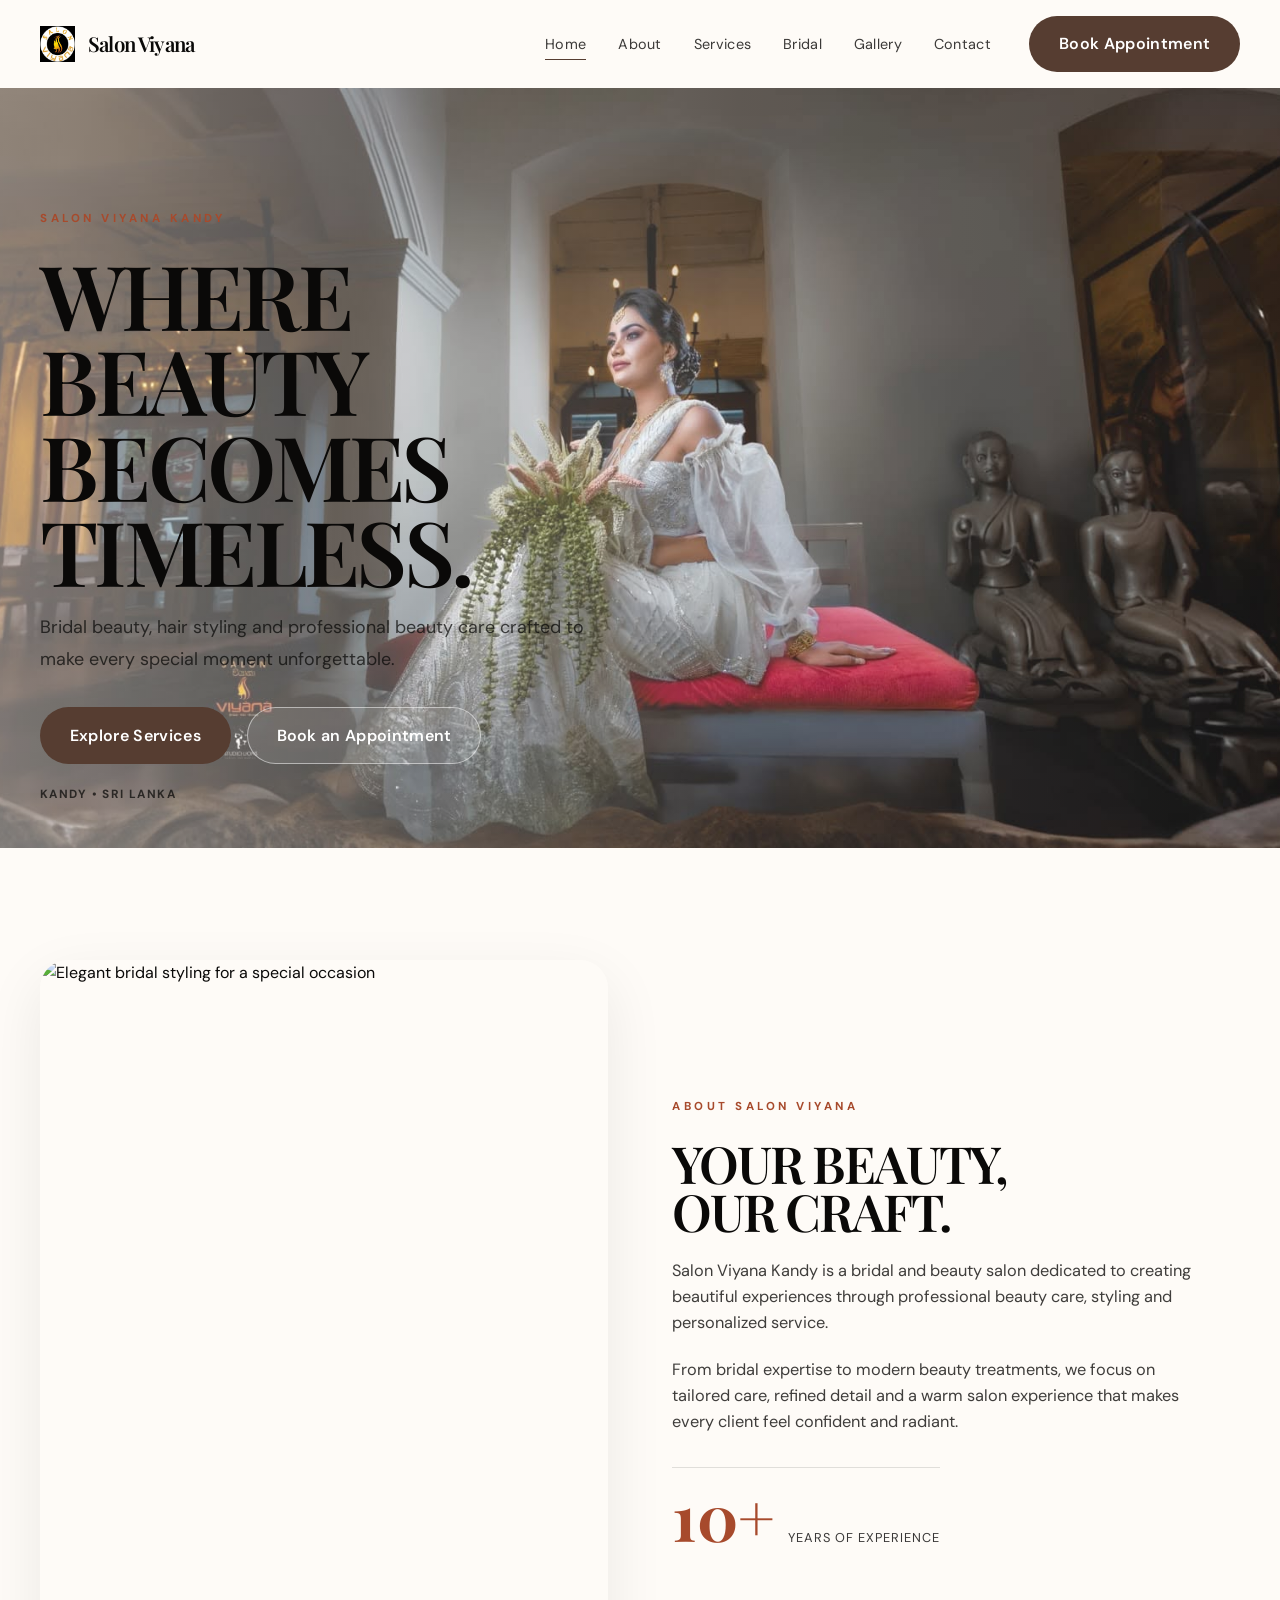
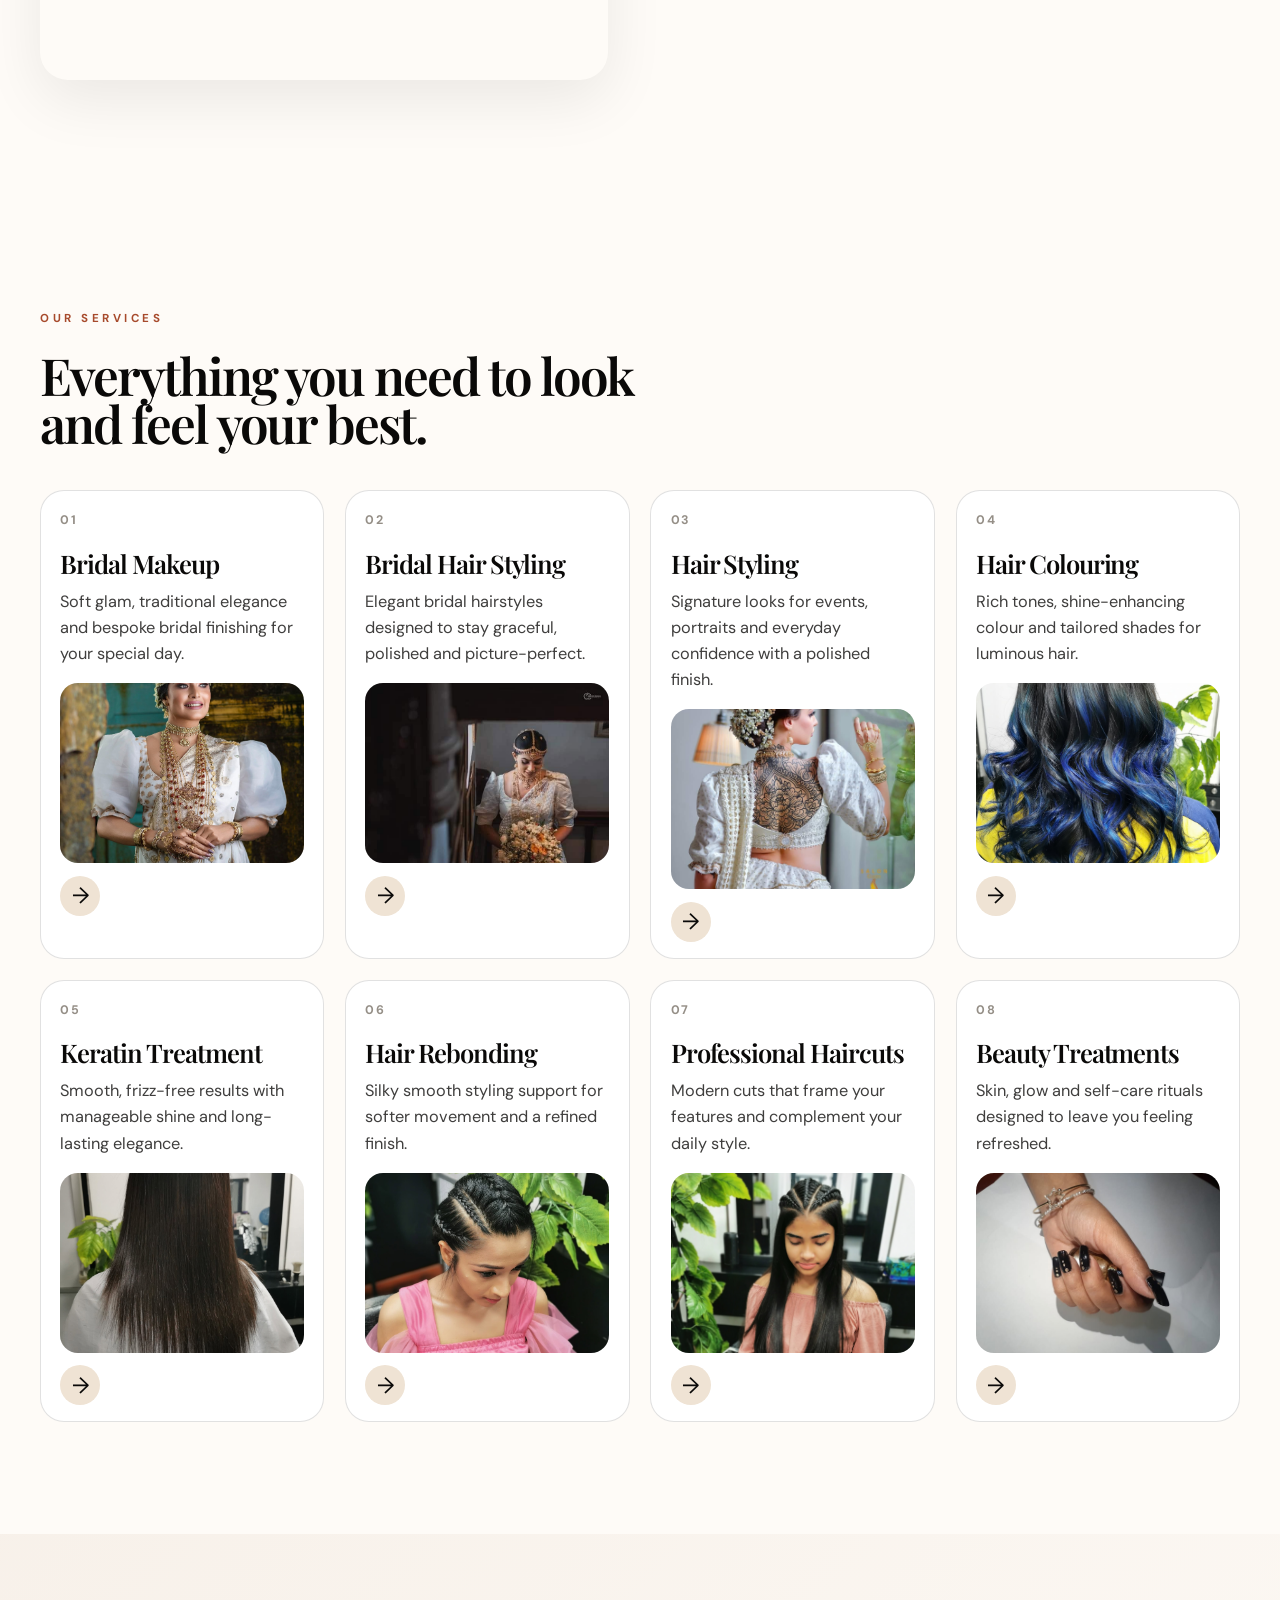
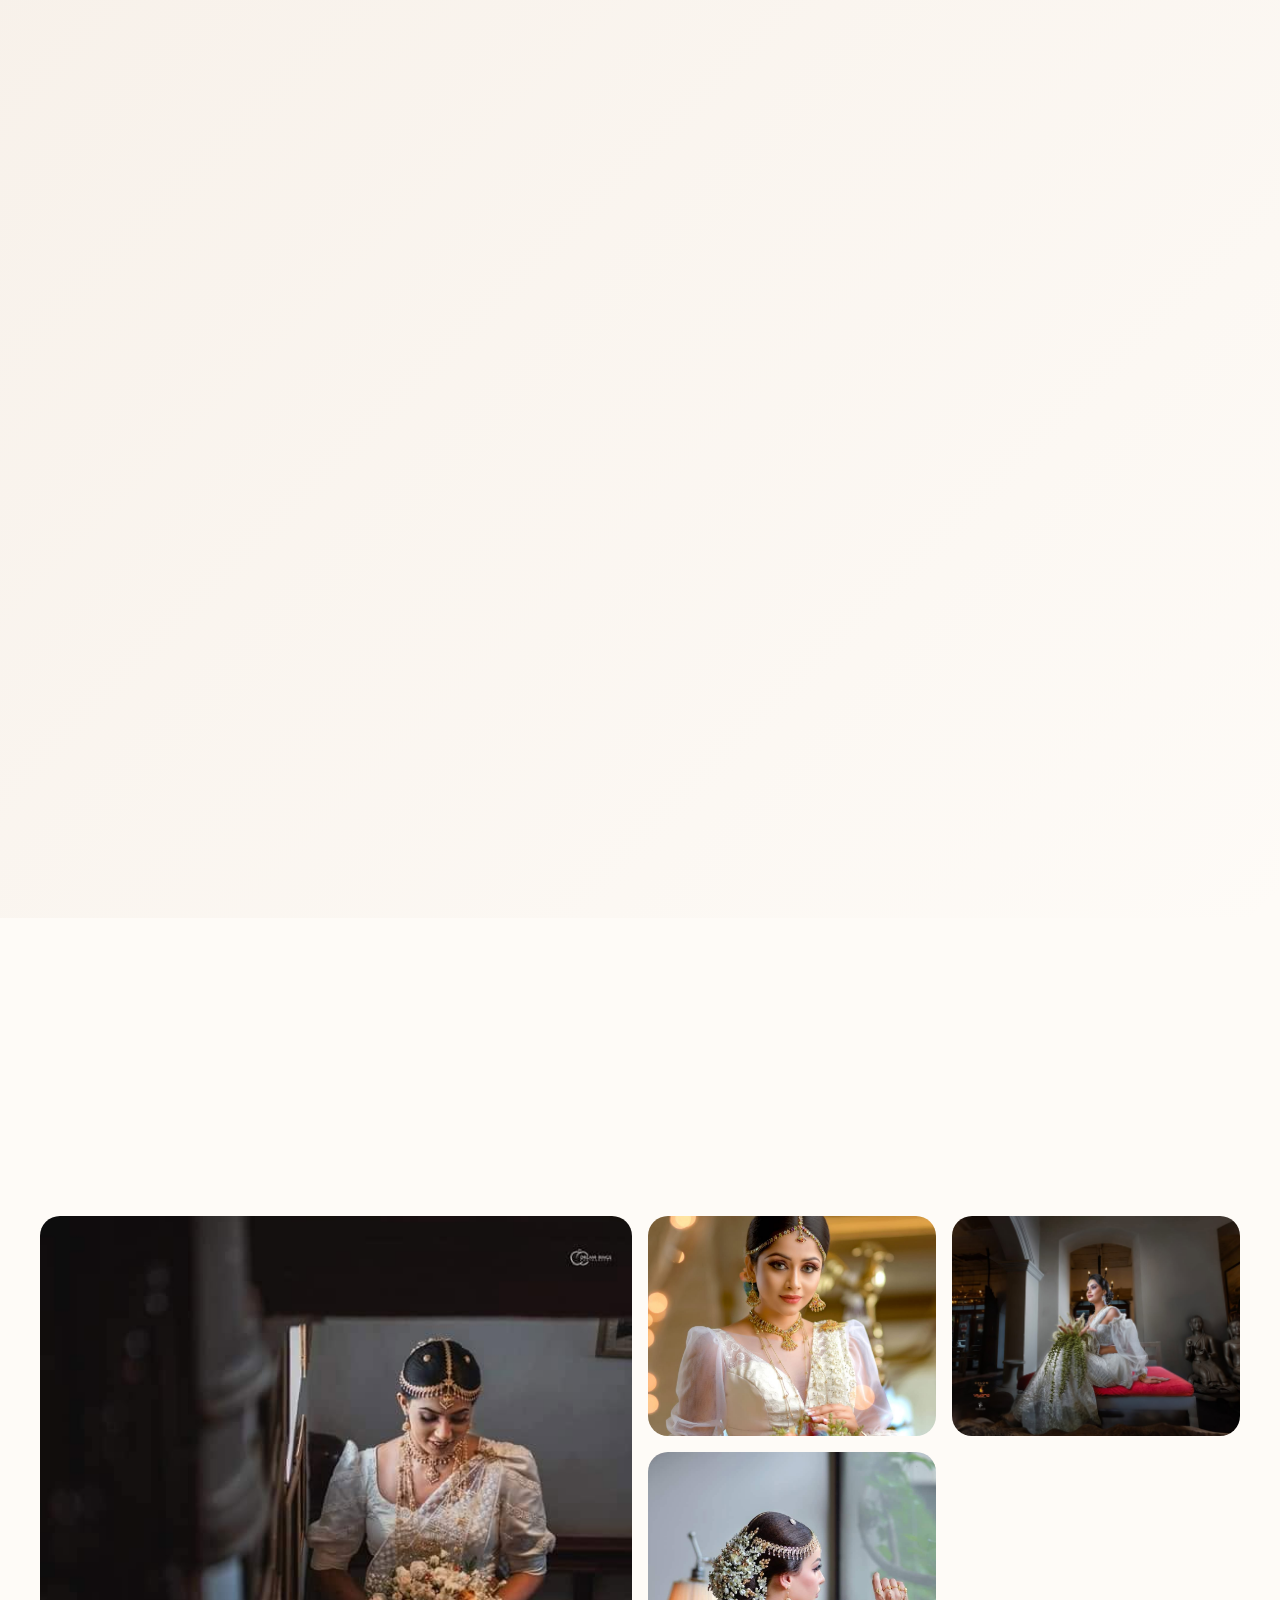
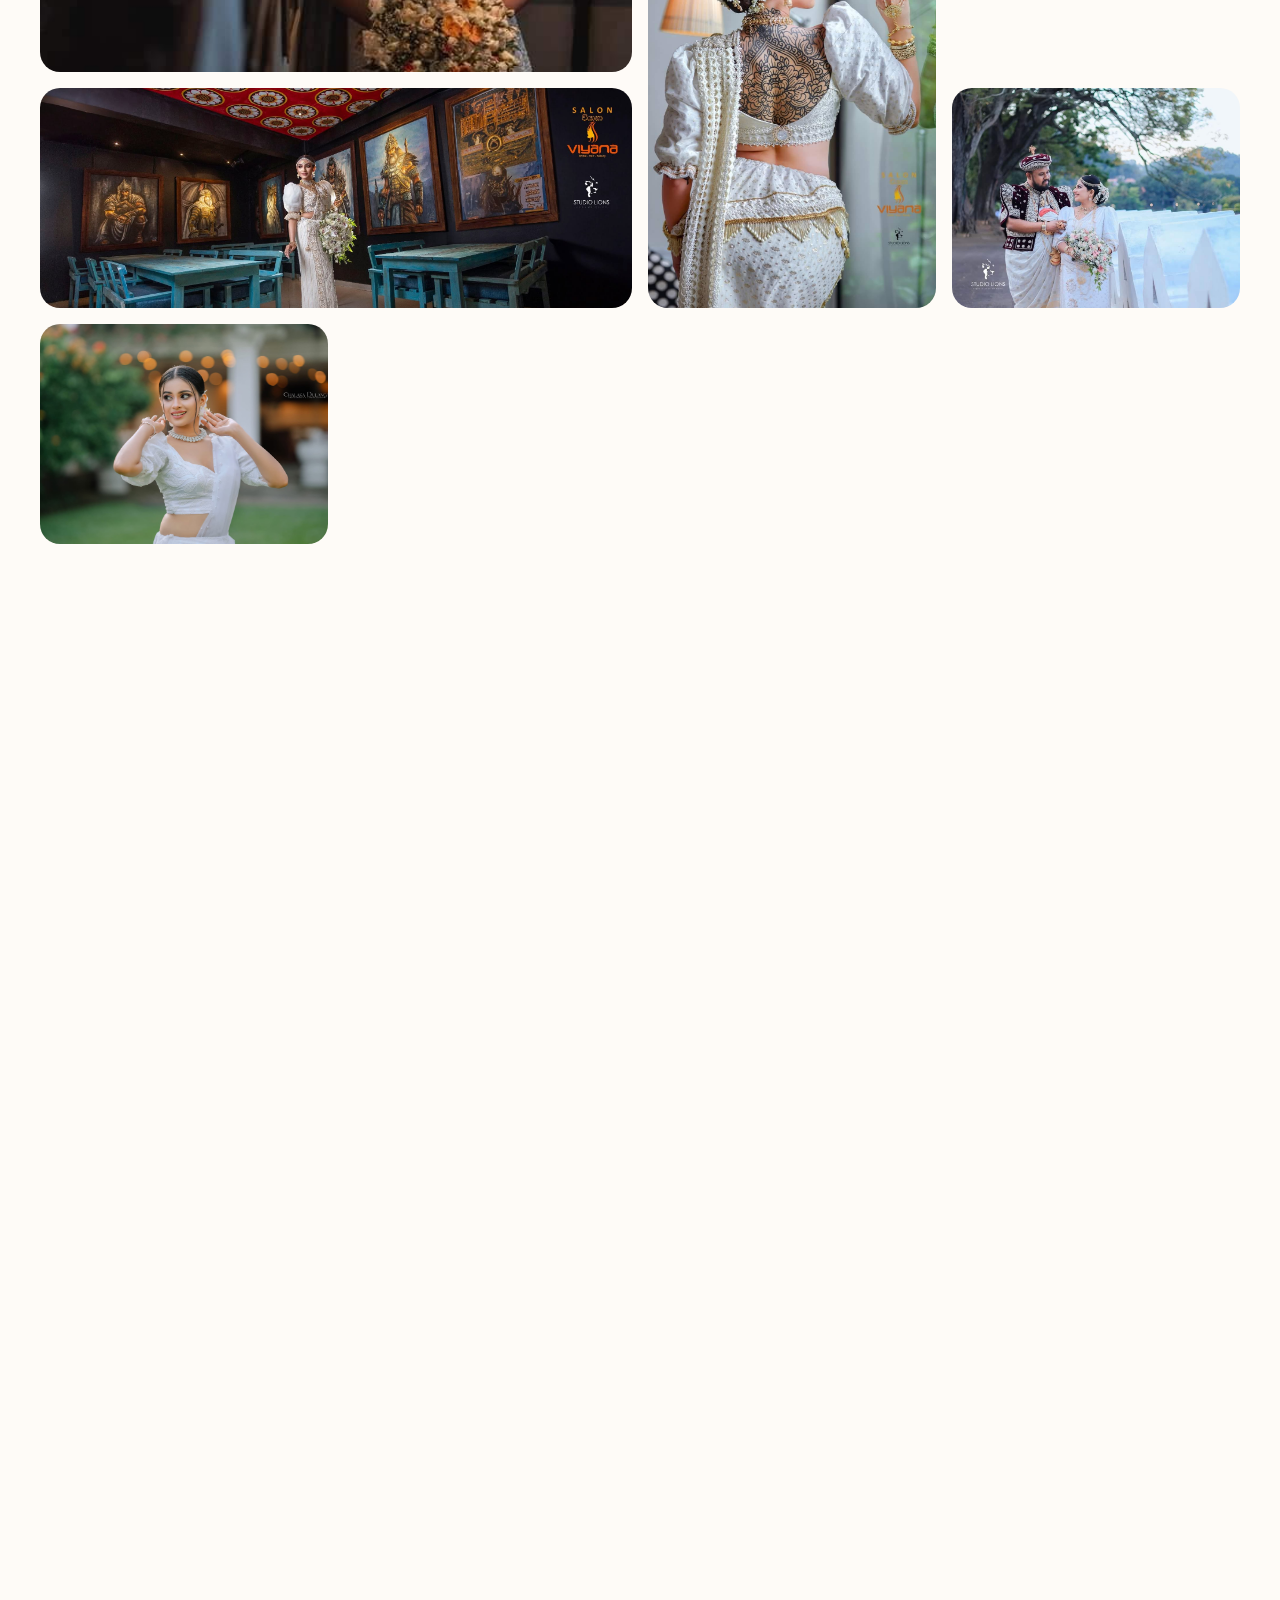
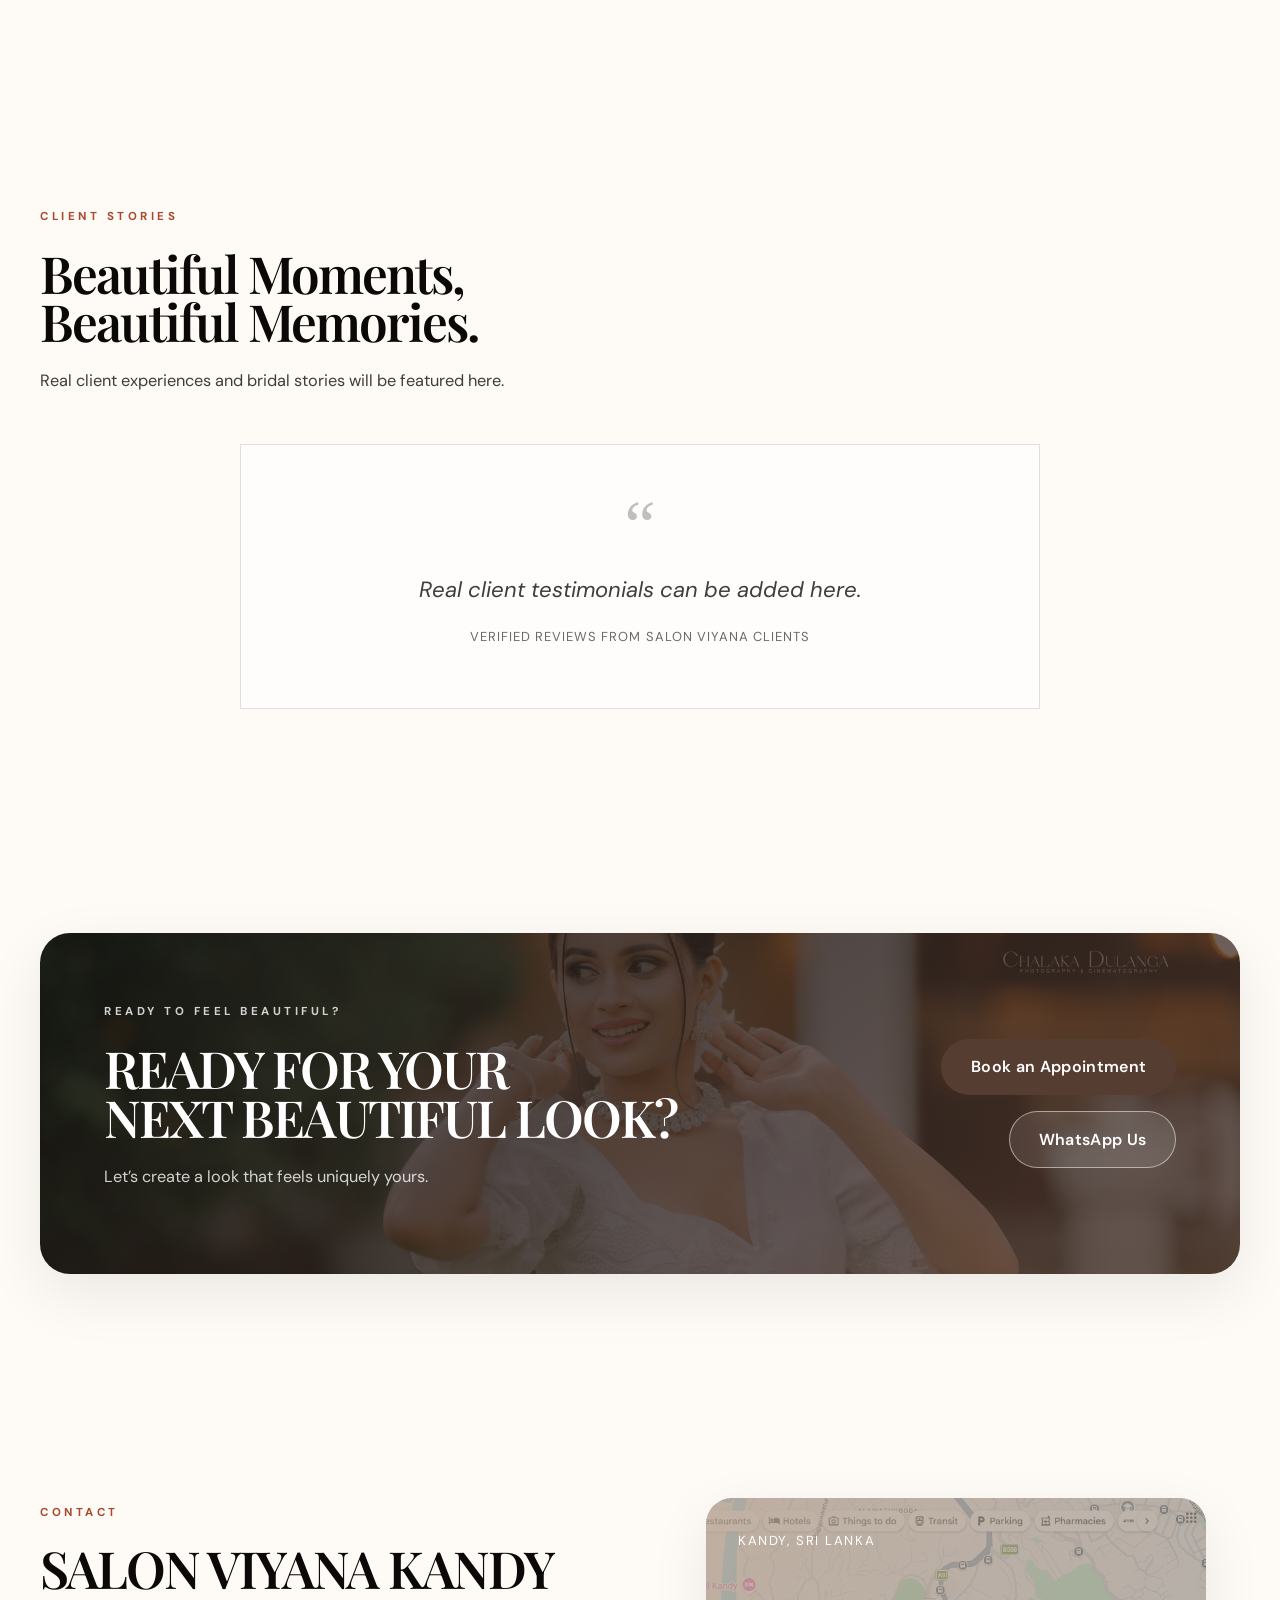
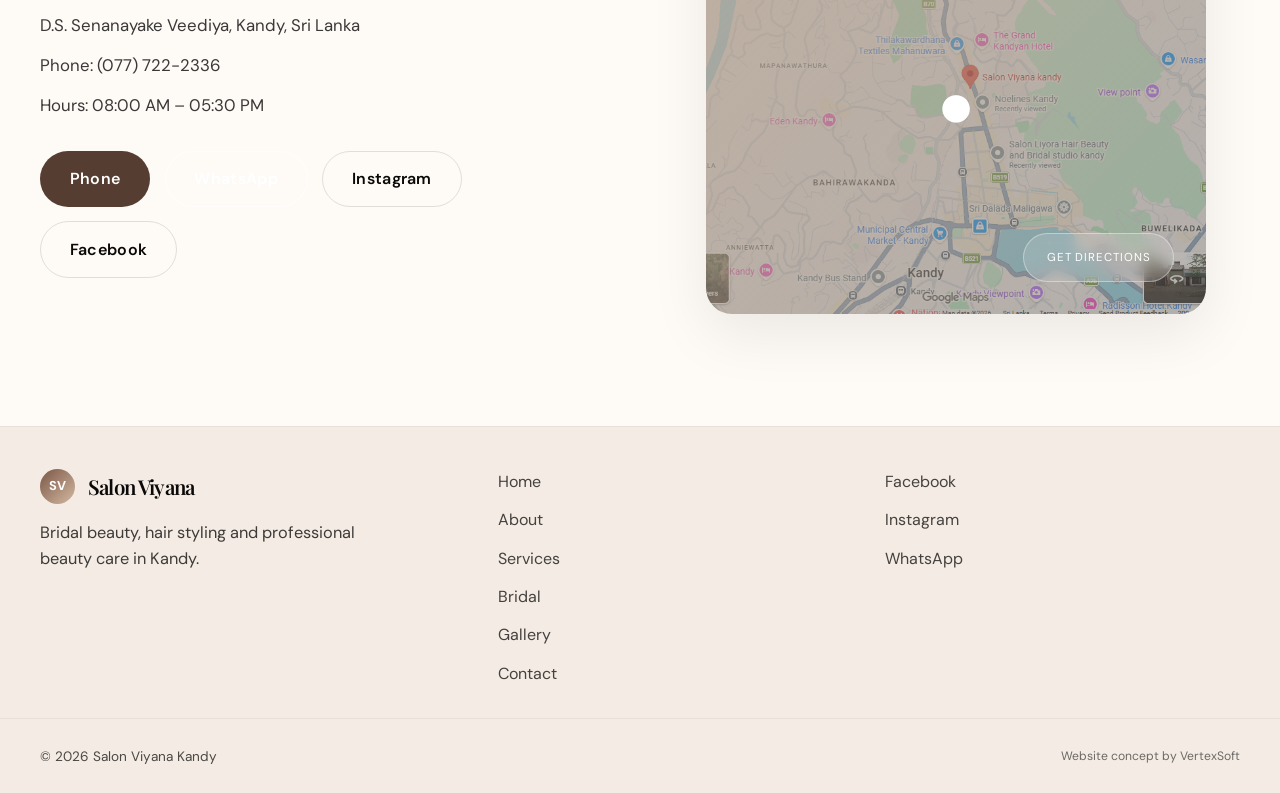
==== commit 5a726d88: "Update client stories section" ====
--- a/index.html
+++ b/index.html
@@ -302,34 +302,29 @@
           </div>
         </section>
 
-        <section class="testimonials section">
-          <div class="container">
-            <div class="section-heading reveal-up">
-              <span class="eyebrow">CLIENT STORIES</span>
-              <h2>Luxury service with a personal touch.</h2>
-            </div>
-
-            <div class="testimonial-grid">
-              <article class="testimonial-card reveal-up">
-                <div class="stars">★★★★★</div>
-                <p>“Customer testimonial preview. Replace with verified Google review for final client use.”</p>
-                <span>— Happy Bride</span>
-              </article>
-
-              <article class="testimonial-card reveal-up">
-                <div class="stars">★★★★★</div>
-                <p>“Customer testimonial preview. Replace with verified Google review for final client use.”</p>
-                <span>— Event Client</span>
-              </article>
-
-              <article class="testimonial-card reveal-up">
-                <div class="stars">★★★★★</div>
-                <p>“Customer testimonial preview. Replace with verified Google review for final client use.”</p>
-                <span>— Beauty Client</span>
-              </article>
-            </div>
-          </div>
-        </section>
+        <section class="testimonials section" id="testimonials">
+    <div class="container">
+        <div class="section-heading reveal-up">
+            <span class="eyebrow">CLIENT STORIES</span>
+            <h2>Beautiful Moments,<br>Beautiful Memories.</h2>
+            <p>
+                Real client experiences and bridal stories will be featured here.
+            </p>
+        </div>
+
+        <div class="testimonial-placeholder reveal-up">
+            <span class="quote-mark">“</span>
+
+            <p>
+                Real client testimonials can be added here.
+            </p>
+
+            <span class="placeholder-note">
+                Verified reviews from Salon Viyana clients
+            </span>
+        </div>
+    </div>
+</section>
 
         <section class="cta-banner section">
           <div class="container">
--- a/assets/css/style.css
+++ b/assets/css/style.css
@@ -667,34 +667,35 @@
   font-weight: 600;
 }
 
-.testimonial-grid {
-  display: grid;
-  grid-template-columns: repeat(3, minmax(0, 1fr));
-  gap: 1.5rem;
-}
-
-.testimonial-card {
-  background: rgba(255, 255, 255, 0.66);
-  border: 1px solid var(--color-border);
-  border-radius: 22px;
-  padding: 2rem 1.7rem;
-}
-
-.stars {
-  color: #d7a356;
-  margin-bottom: 1rem;
-  letter-spacing: 0.15em;
-}
-
-.testimonial-card p {
-  font-size: 1.1rem;
-  line-height: 1.8;
-  margin-bottom: 1.2rem;
-}
-
-.testimonial-card span {
-  color: var(--color-accent);
-  font-weight: 700;
+.testimonial-placeholder {
+    max-width: 800px;
+    margin: 50px auto 0;
+    padding: 60px 30px;
+    text-align: center;
+    border: 1px solid rgba(9, 8, 7, 0.12);
+    background: rgba(255, 255, 255, 0.45);
+}
+
+.quote-mark {
+    display: block;
+    font-family: serif;
+    font-size: 70px;
+    line-height: 0.6;
+    opacity: 0.25;
+    margin-bottom: 25px;
+}
+
+.testimonial-placeholder p {
+    font-size: 22px;
+    font-style: italic;
+    margin-bottom: 15px;
+}
+
+.placeholder-note {
+    font-size: 13px;
+    opacity: 0.6;
+    letter-spacing: 0.08em;
+    text-transform: uppercase;
 }
 
 .cta-box {
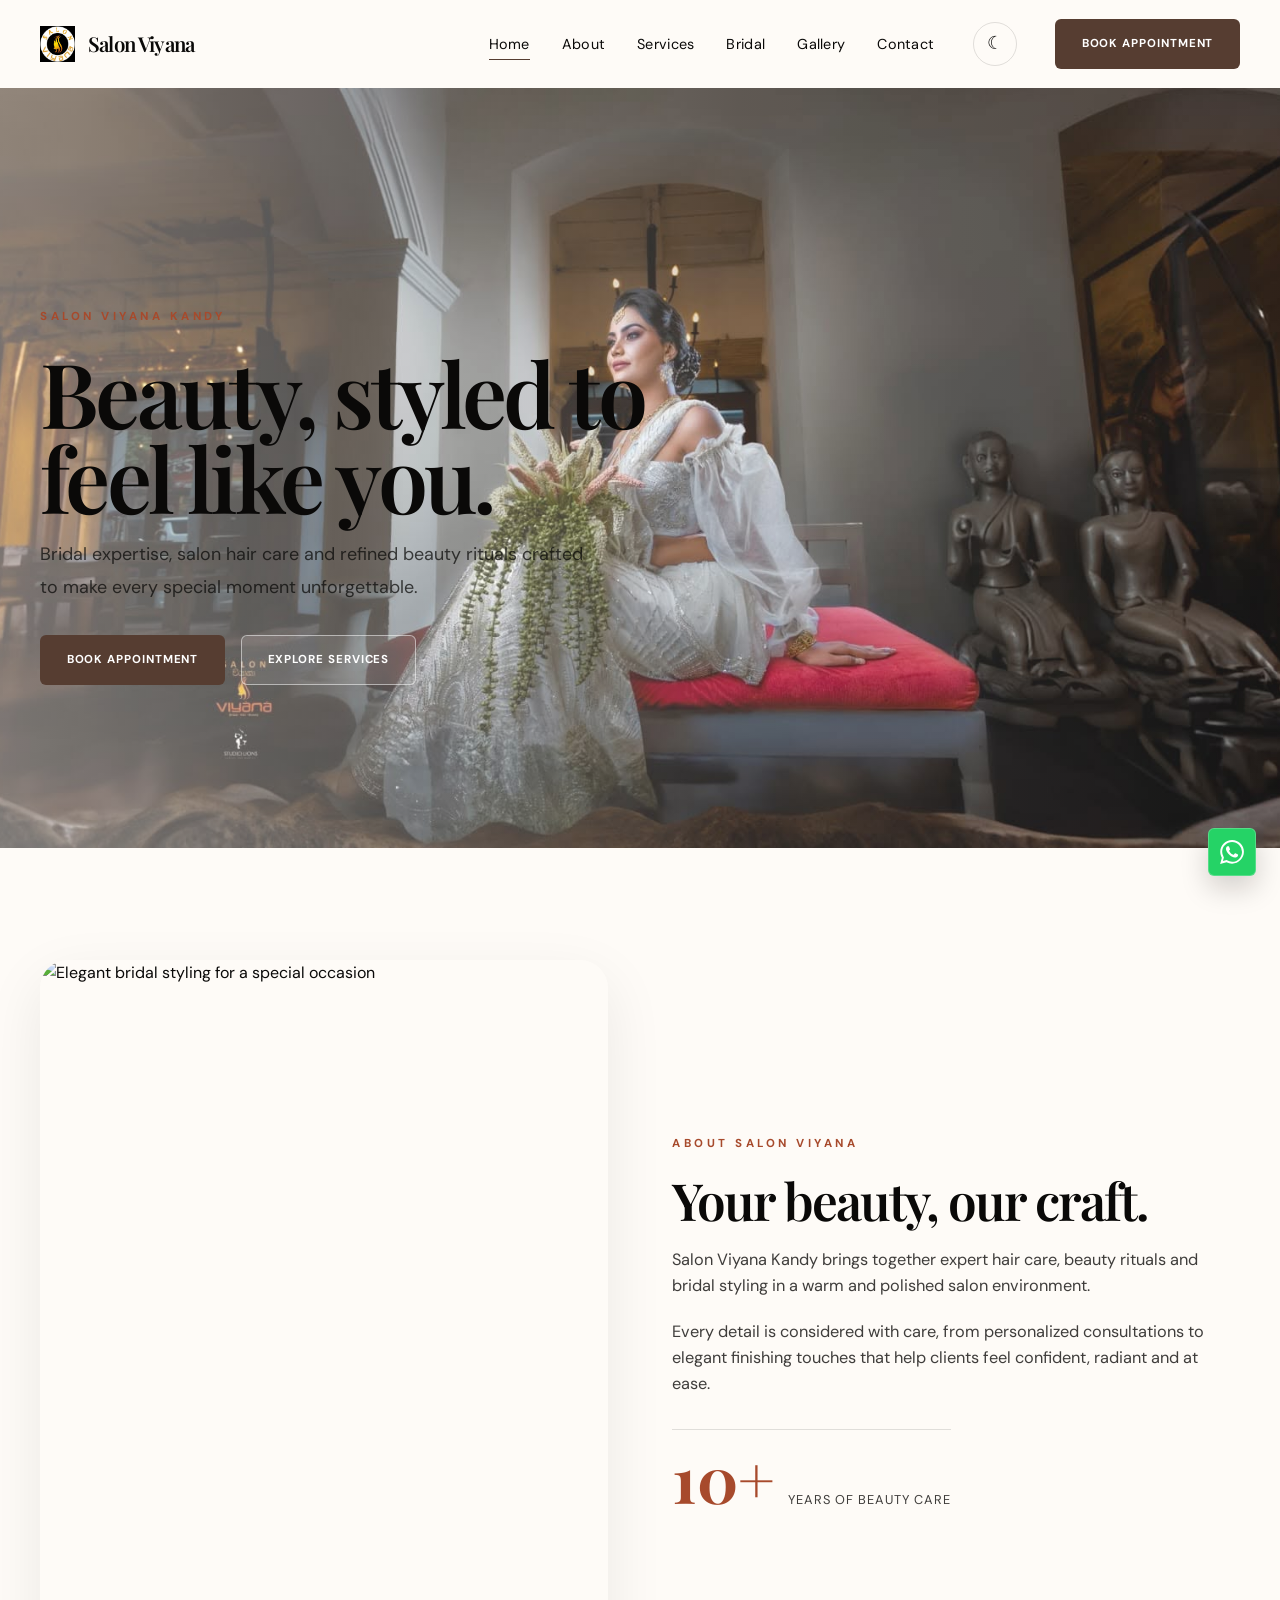
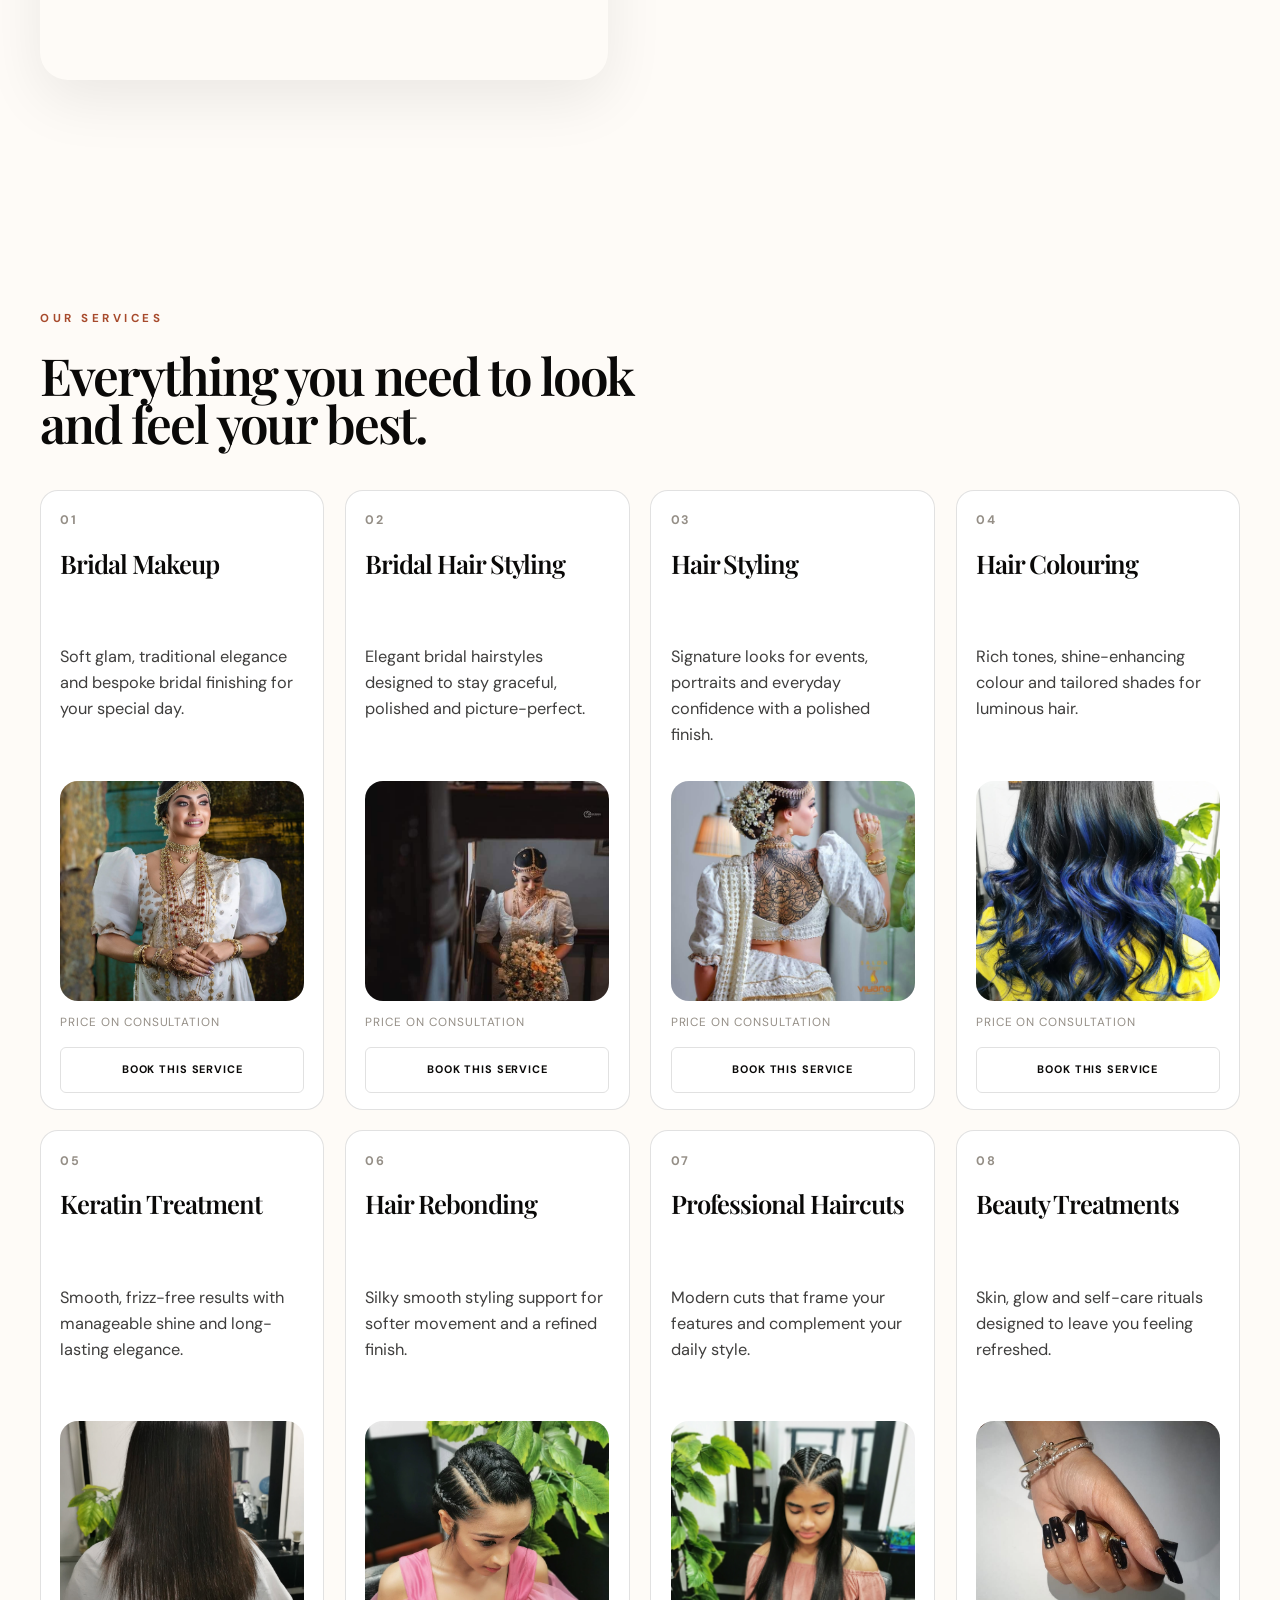
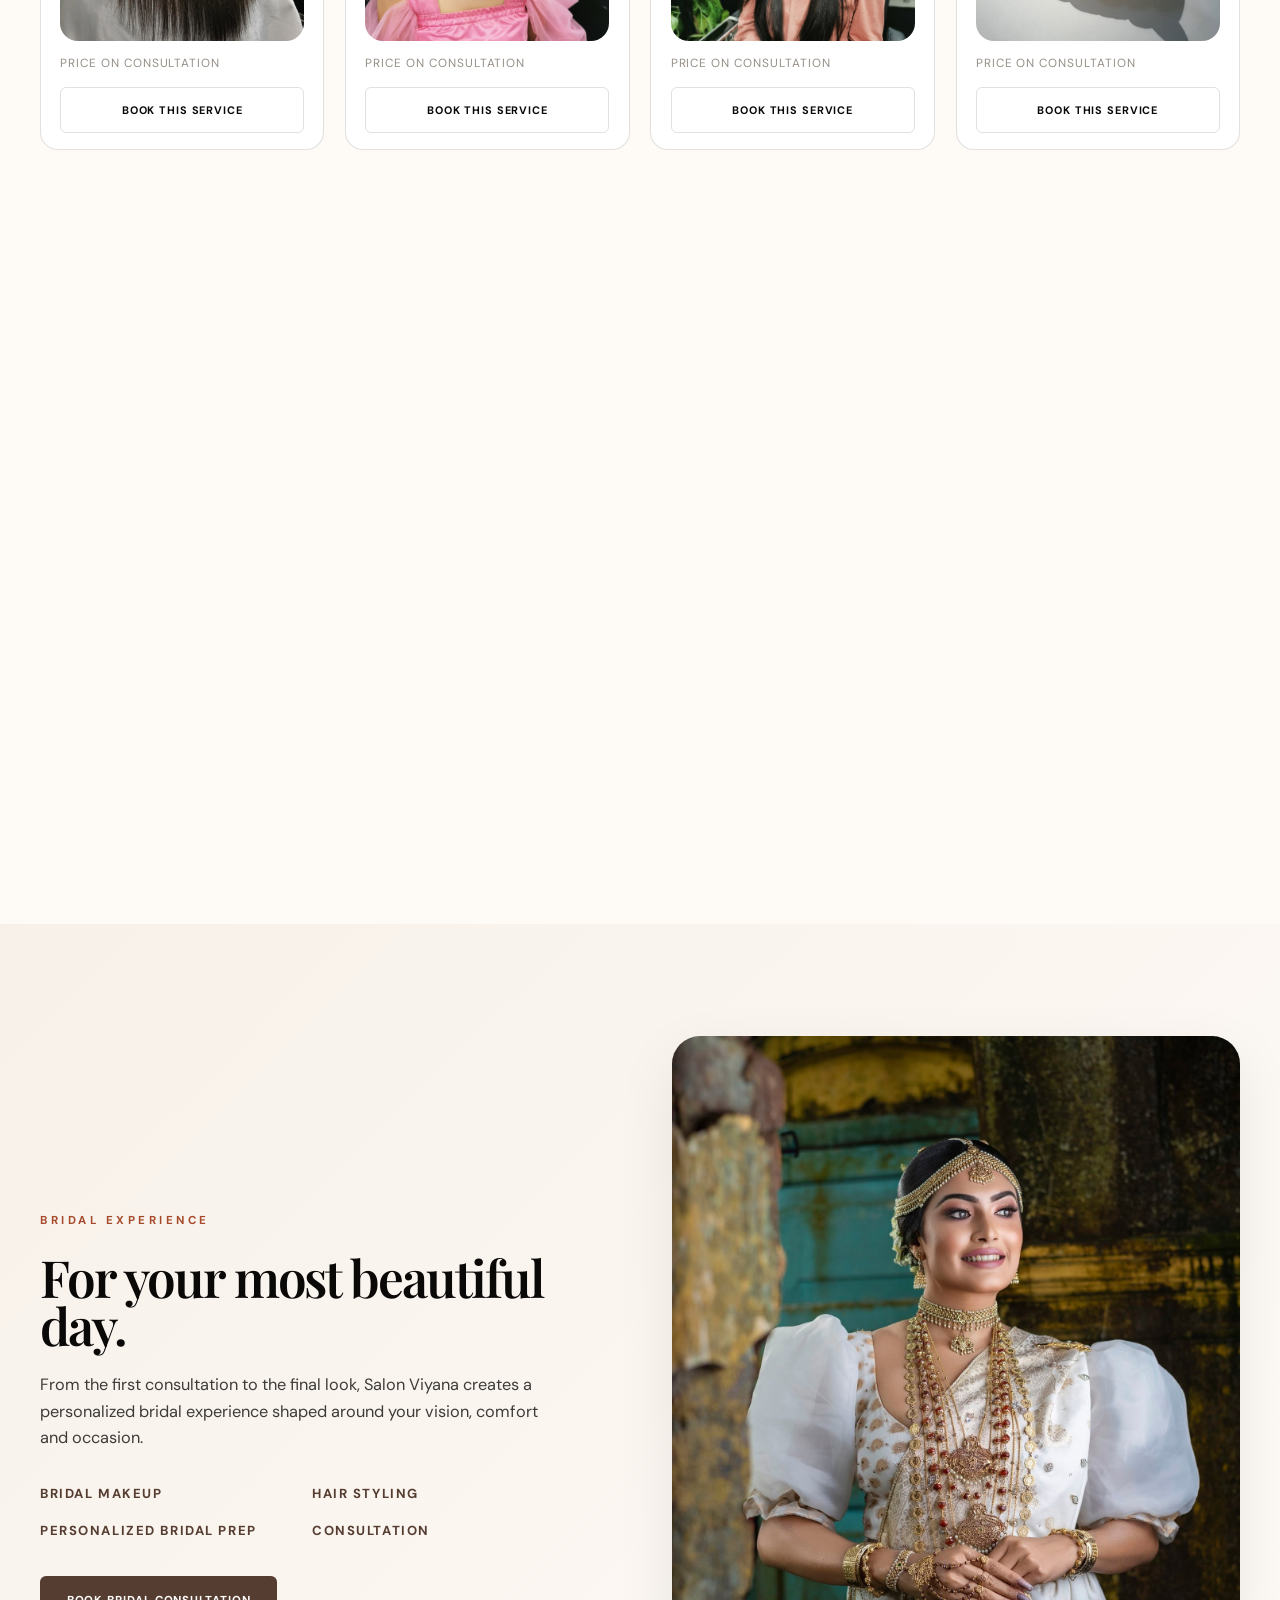
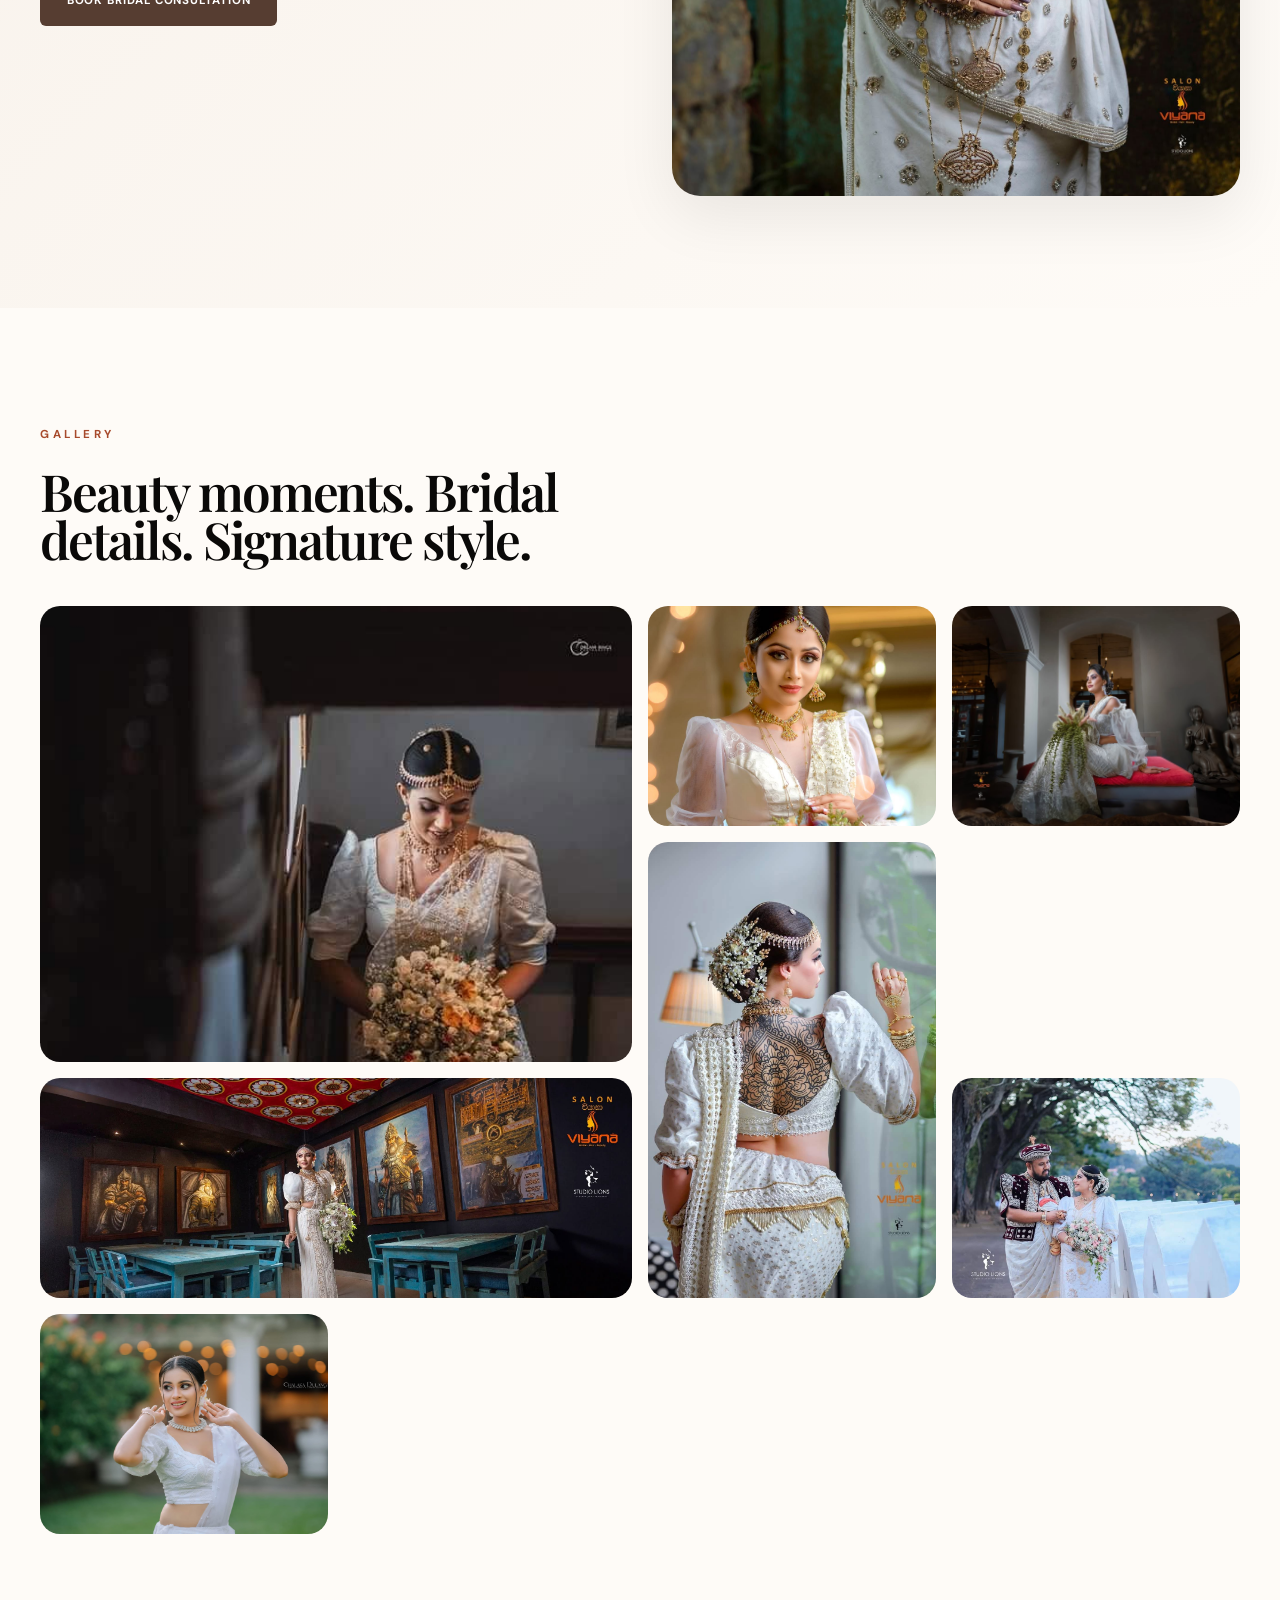
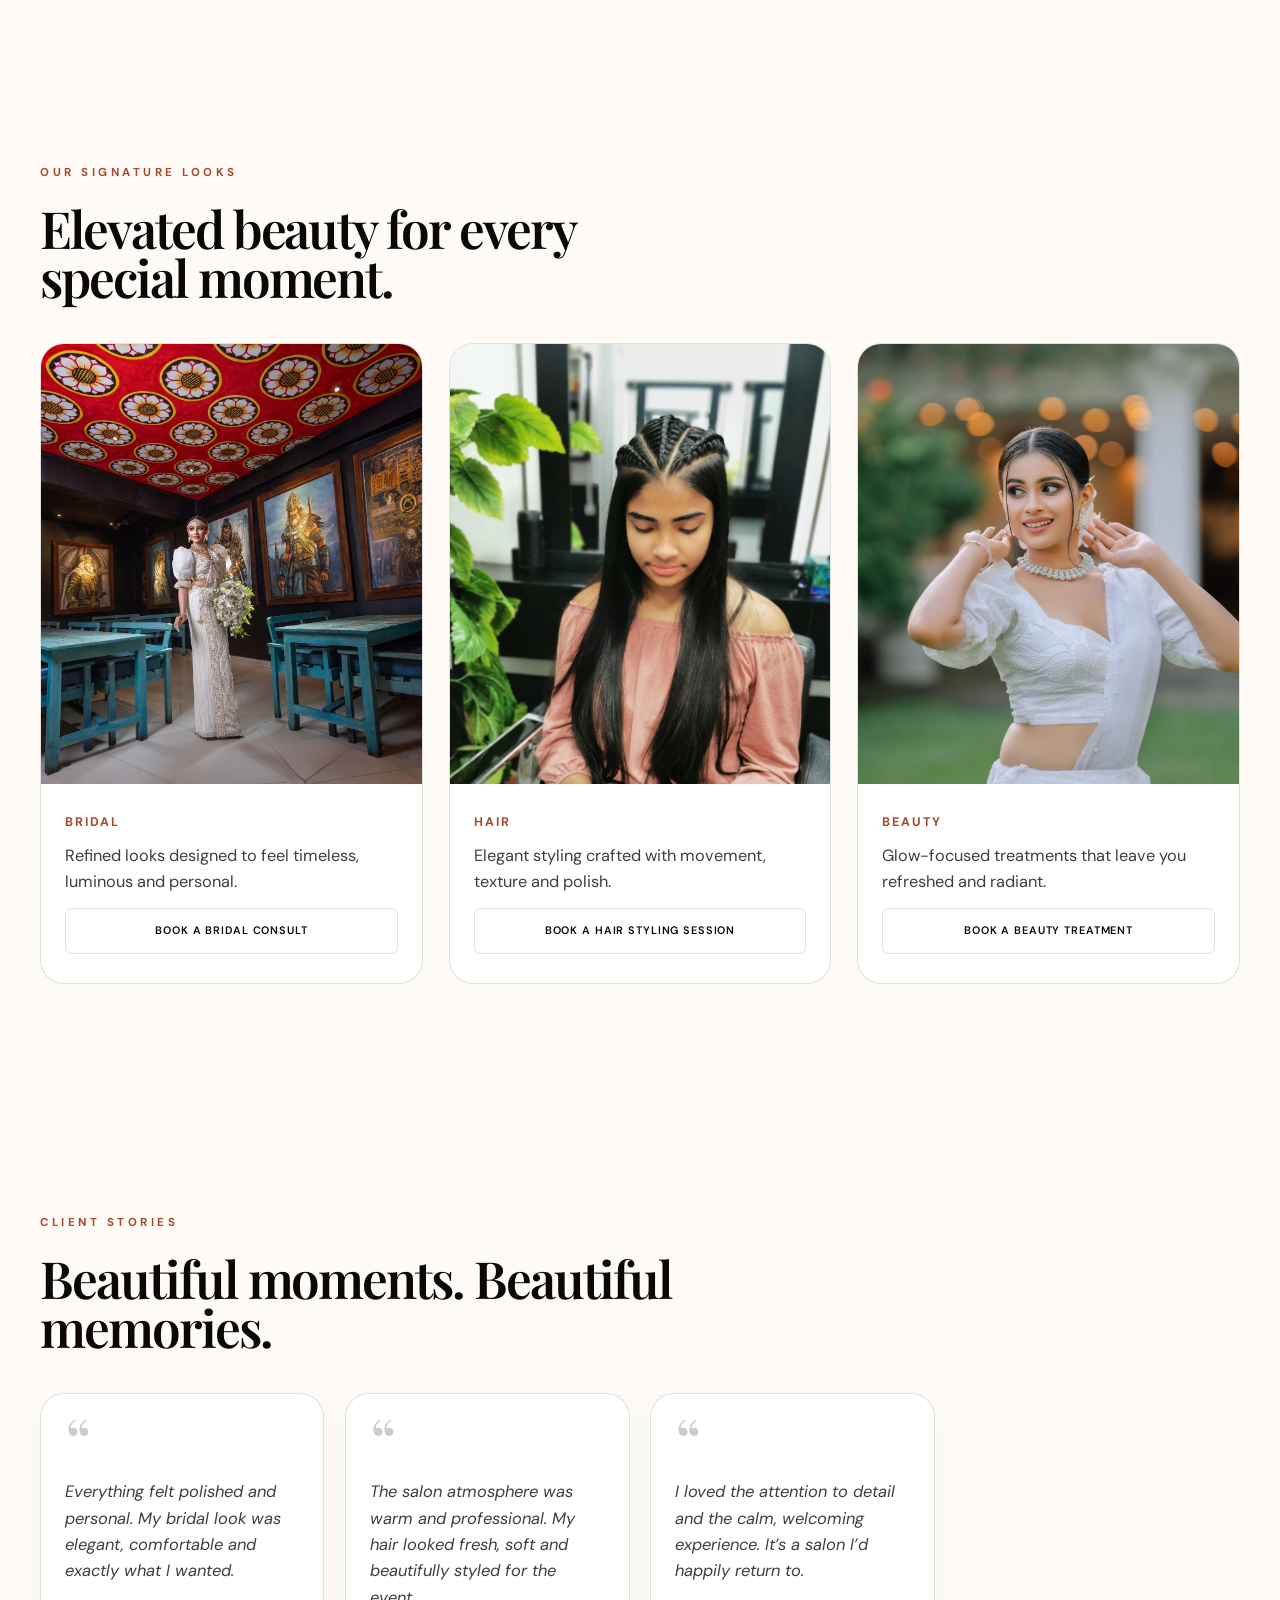
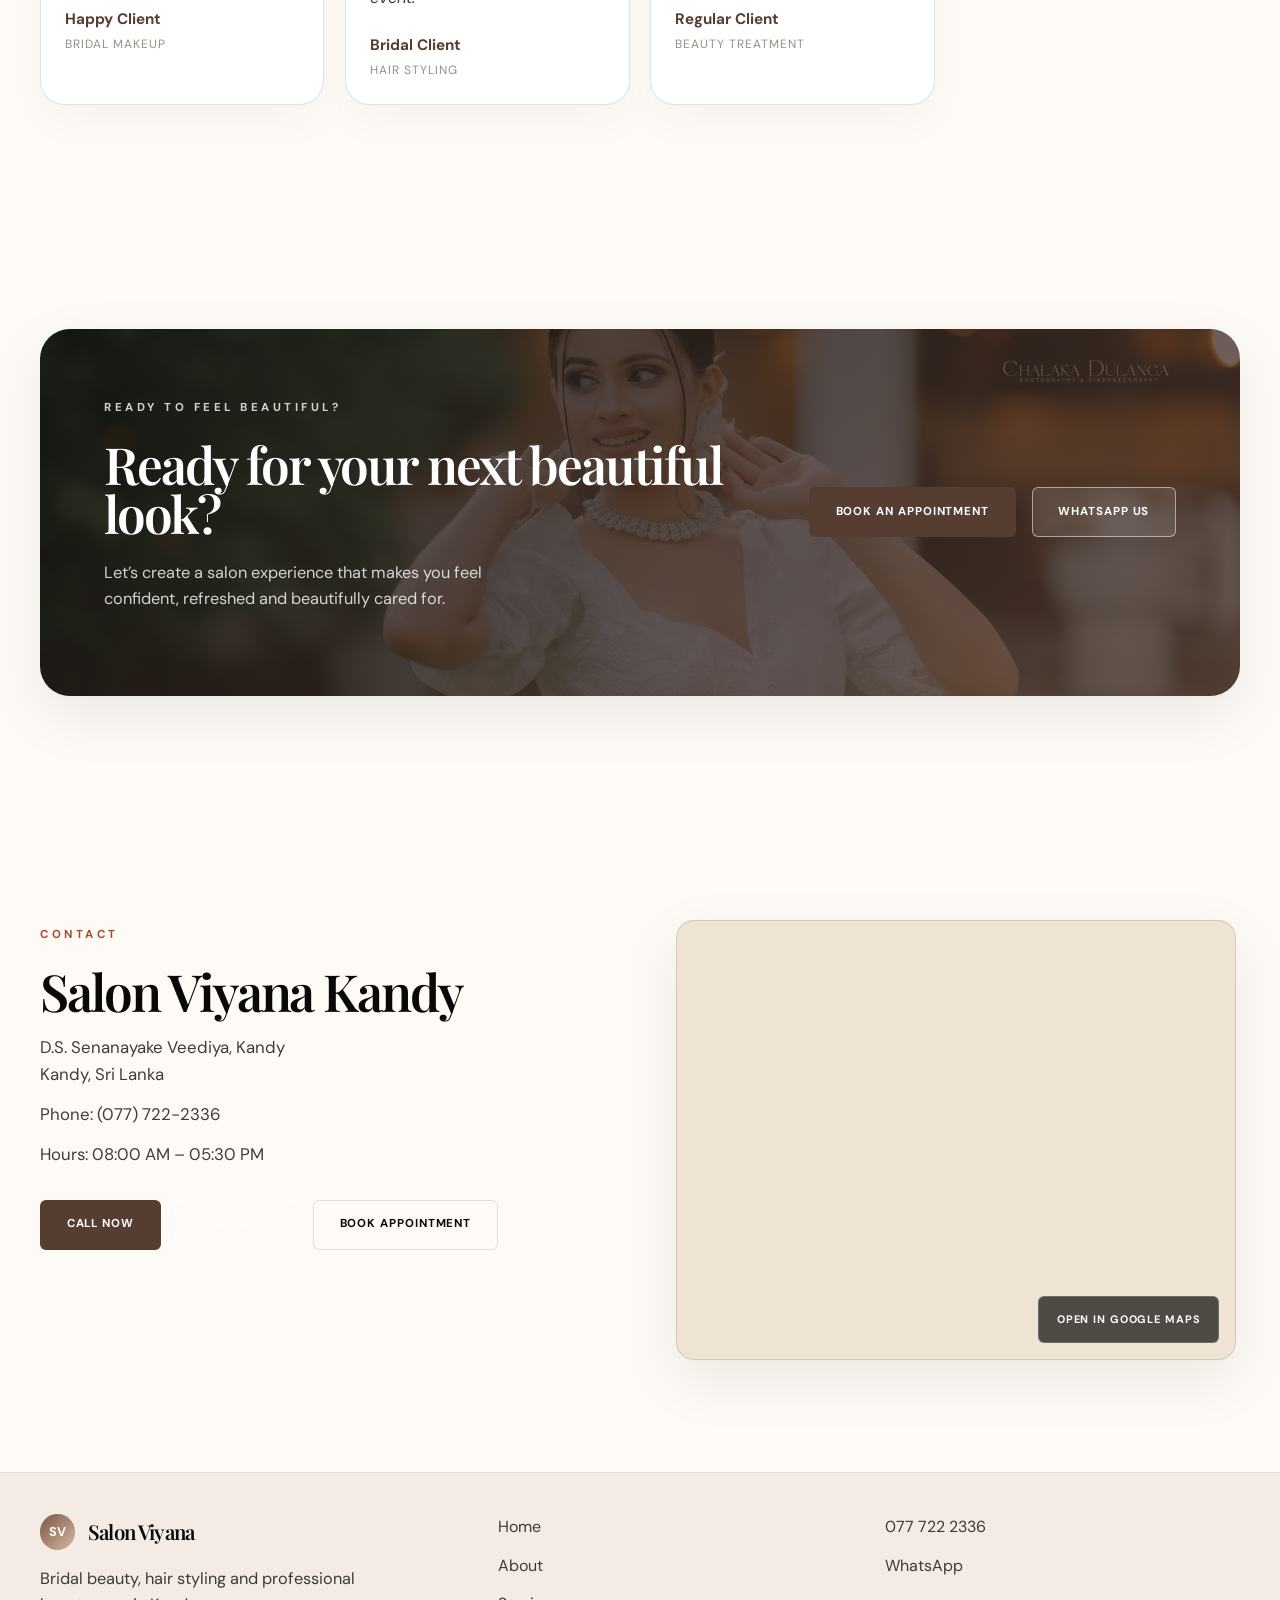
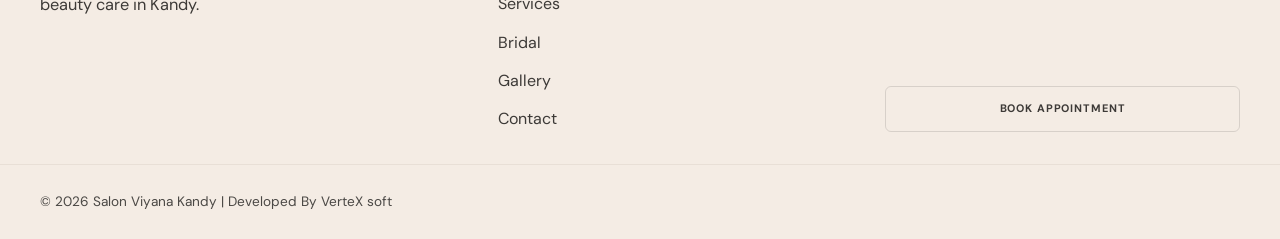
==== commit 76ca320d: "Initial commit - Salon Viyana website" ====
--- a/index.html
+++ b/index.html
@@ -1,6 +1,18 @@
 <!DOCTYPE html>
 <html lang="en">
   <head>
+    <script>
+      (function () {
+        try {
+          const stored = localStorage.getItem('salon-viyana-theme');
+          const preferredDark = window.matchMedia('(prefers-color-scheme: dark)').matches;
+          const theme = stored || (preferredDark ? 'dark' : 'light');
+          document.documentElement.setAttribute('data-theme', theme);
+        } catch (error) {
+          document.documentElement.setAttribute('data-theme', 'light');
+        }
+      })();
+    </script>
     <meta charset="UTF-8" />
     <meta name="viewport" content="width=device-width, initial-scale=1.0" />
     <meta
@@ -33,12 +45,12 @@
         <nav class="navbar container" aria-label="Main navigation">
           <a href="#home" class="brand" aria-label="Salon Viyana homepage">
             <span class="brand-mark">
-                <img src="assets/images/428603491_812518010892244_3882378538150548098_n.jpg" alt="Salon Viyana logo" />
+              <img src="assets/images/428603491_812518010892244_3882378538150548098_n.jpg" alt="Salon Viyana logo" />
             </span>
             <span class="brand-text">Salon Viyana</span>
           </a>
 
-          <button class="nav-toggle" aria-label="Open menu" aria-expanded="false">
+          <button class="nav-toggle" aria-label="Open menu" aria-expanded="false" type="button">
             <span></span>
             <span></span>
             <span></span>
@@ -53,7 +65,10 @@
               <li><a href="#gallery">Gallery</a></li>
               <li><a href="#contact">Contact</a></li>
             </ul>
-            <a href="#contact" class="btn btn-primary nav-cta">Book Appointment</a>
+            <button class="theme-toggle" type="button" aria-label="Toggle dark mode" title="Toggle dark mode">
+              <span class="theme-toggle-icon" aria-hidden="true">☾</span>
+            </button>
+            <a href="appointment.html" class="btn btn-primary nav-cta">Book Appointment</a>
           </div>
         </nav>
       </header>
@@ -64,18 +79,16 @@
           <div class="container hero-inner">
             <div class="hero-copy reveal-up">
               <span class="eyebrow">SALON VIYANA KANDY</span>
-              <h1>WHERE BEAUTY<br />BECOMES<br />TIMELESS.</h1>
+              <h1>Beauty, styled to feel like you.</h1>
               <p>
-                Bridal beauty, hair styling and professional beauty care crafted to make every special moment unforgettable.
+                Bridal expertise, salon hair care and refined beauty rituals crafted to make every special moment unforgettable.
               </p>
               <div class="hero-actions">
-                <a href="#services" class="btn btn-primary">Explore Services</a>
-                <a href="#contact" class="btn btn-secondary">Book an Appointment</a>
-              </div>
-              <div class="hero-meta">
-                <span>Kandy • Sri Lanka</span>
-              </div>
-            </div>
+                <a href="appointment.html" class="btn btn-primary">Book Appointment</a>
+                <a href="#services" class="btn btn-secondary">Explore Services</a>
+              </div>
+            </div>
+          </div>
         </section>
 
         <section class="intro section" id="about">
@@ -85,17 +98,17 @@
             </div>
             <div class="intro-copy reveal-up reveal-delay">
               <span class="eyebrow">ABOUT SALON VIYANA</span>
-              <h2>YOUR BEAUTY,<br />OUR CRAFT.</h2>
+              <h2>Your beauty, our craft.</h2>
               <p>
-                Salon Viyana Kandy is a bridal and beauty salon dedicated to creating beautiful experiences through professional beauty care, styling and personalized service.
+                Salon Viyana Kandy brings together expert hair care, beauty rituals and bridal styling in a warm and polished salon environment.
               </p>
               <p>
-                From bridal expertise to modern beauty treatments, we focus on tailored care, refined detail and a warm salon experience that makes every client feel confident and radiant.
+                Every detail is considered with care, from personalized consultations to elegant finishing touches that help clients feel confident, radiant and at ease.
               </p>
               <div class="intro-stats">
                 <div>
                   <strong>10+</strong>
-                  <span>Years of Experience</span>
+                  <span>Years of beauty care</span>
                 </div>
               </div>
             </div>
@@ -119,7 +132,8 @@
                 <div class="service-visual">
                   <img src="assets/images/489911721_1107043558106353_807525889237944220_n.jpg" alt="Bridal makeup service" loading="lazy" />
                 </div>
-                <span class="service-arrow" aria-hidden="true">→</span>
+                <span class="service-meta">Price on consultation</span>
+                <a class="service-card-button" href="appointment.html" data-service="Bridal Makeup">Book this service</a>
               </article>
 
               <article class="service-card reveal-up">
@@ -131,7 +145,8 @@
                 <div class="service-visual">
                   <img src="assets/images/489376697_1103326795144696_6668094928163126338_n.jpg" alt="Bridal hair styling service" loading="lazy" />
                 </div>
-                <span class="service-arrow" aria-hidden="true">→</span>
+                <span class="service-meta">Price on consultation</span>
+                <a class="service-card-button" href="appointment.html" data-service="Bridal Hair Styling">Book this service</a>
               </article>
 
               <article class="service-card reveal-up">
@@ -143,7 +158,8 @@
                 <div class="service-visual">
                   <img src="assets/images/487425461_1099531295524246_8650624489448495855_n.jpg" alt="Hair styling service" loading="lazy" />
                 </div>
-                <span class="service-arrow" aria-hidden="true">→</span>
+                <span class="service-meta">Price on consultation</span>
+                <a class="service-card-button" href="appointment.html" data-service="Hair Styling">Book this service</a>
               </article>
 
               <article class="service-card reveal-up">
@@ -155,7 +171,8 @@
                 <div class="service-visual">
                   <img src="assets/images/484917463_9357125457702081_9053248113059278706_n.jpg" alt="Hair colouring service" loading="lazy" />
                 </div>
-                <span class="service-arrow" aria-hidden="true">→</span>
+                <span class="service-meta">Price on consultation</span>
+                <a class="service-card-button" href="appointment.html" data-service="Hair Colouring">Book this service</a>
               </article>
 
               <article class="service-card reveal-up">
@@ -167,7 +184,8 @@
                 <div class="service-visual">
                   <img src="assets/images/476169696_9105107722903857_3823070425801922450_n.jpg" alt="Keratin treatment service" loading="lazy" />
                 </div>
-                <span class="service-arrow" aria-hidden="true">→</span>
+                <span class="service-meta">Price on consultation</span>
+                <a class="service-card-button" href="appointment.html" data-service="Keratin Treatment">Book this service</a>
               </article>
 
               <article class="service-card reveal-up">
@@ -179,7 +197,8 @@
                 <div class="service-visual">
                   <img src="assets/images/160857195_3799624023452280_8492966529984653345_n.jpg" alt="Hair rebonding treatment" loading="lazy" />
                 </div>
-                <span class="service-arrow" aria-hidden="true">→</span>
+                <span class="service-meta">Price on consultation</span>
+                <a class="service-card-button" href="appointment.html" data-service="Hair Rebonding">Book this service</a>
               </article>
 
               <article class="service-card reveal-up">
@@ -191,7 +210,8 @@
                 <div class="service-visual">
                   <img src="assets/images/148906714_3715987381815945_4235638721611189296_n.jpg" alt="Professional haircut service" loading="lazy" />
                 </div>
-                <span class="service-arrow" aria-hidden="true">→</span>
+                <span class="service-meta">Price on consultation</span>
+                <a class="service-card-button" href="appointment.html" data-service="Professional Haircuts">Book this service</a>
               </article>
 
               <article class="service-card reveal-up">
@@ -203,7 +223,40 @@
                 <div class="service-visual">
                   <img src="assets/images/139724985_3651579004923450_267313118889355400_n.jpg" alt="Beauty treatment service" loading="lazy" />
                 </div>
-                <span class="service-arrow" aria-hidden="true">→</span>
+                <span class="service-meta">Price on consultation</span>
+                <a class="service-card-button" href="appointment.html" data-service="Beauty Treatments">Book this service</a>
+              </article>
+            </div>
+          </div>
+        </section>
+
+        <section class="experience section" id="experience">
+          <div class="container">
+            <div class="section-heading reveal-up">
+              <span class="eyebrow">WHY CHOOSE US</span>
+              <h2>A calmer, more confident beauty experience.</h2>
+            </div>
+
+            <div class="experience-grid">
+              <article class="experience-card reveal-up">
+                <div class="experience-icon">01</div>
+                <h3>Personalized Care</h3>
+                <p>Every appointment is tailored around your style, preferences and occasion.</p>
+              </article>
+              <article class="experience-card reveal-up">
+                <div class="experience-icon">02</div>
+                <h3>Bridal Expertise</h3>
+                <p>Thoughtful bridal preparation and polished finishing for unforgettable moments.</p>
+              </article>
+              <article class="experience-card reveal-up">
+                <div class="experience-icon">03</div>
+                <h3>Modern Styling</h3>
+                <p>Clean, elevated looks that blend beauty trends with timeless elegance.</p>
+              </article>
+              <article class="experience-card reveal-up">
+                <div class="experience-icon">04</div>
+                <h3>Relaxed Atmosphere</h3>
+                <p>A warm and refined salon environment designed for comfort and confidence.</p>
               </article>
             </div>
           </div>
@@ -213,17 +266,17 @@
           <div class="container bridal-layout">
             <div class="bridal-copy reveal-up">
               <span class="eyebrow">BRIDAL EXPERIENCE</span>
-              <h2>FOR YOUR<br />MOST BEAUTIFUL DAY.</h2>
+              <h2>For your most beautiful day.</h2>
               <p>
-                From the first consultation to the final look, Salon Viyana creates a personalized bridal experience designed around you.
+                From the first consultation to the final look, Salon Viyana creates a personalized bridal experience shaped around your vision, comfort and occasion.
               </p>
               <ul class="bridal-list">
-                <li>BRIDAL MAKEUP</li>
-                <li>HAIR STYLING</li>
-                <li>BRIDAL BEAUTY</li>
-                <li>SPECIAL OCCASION LOOKS</li>
+                <li>Bridal makeup</li>
+                <li>Hair styling</li>
+                <li>Personalized bridal prep</li>
+                <li>Consultation</li>
               </ul>
-              <a href="#gallery" class="btn btn-primary">Explore Bridal Looks</a>
+              <a href="appointment.html" class="btn btn-primary" data-service="Bridal Consultation">Book Bridal Consultation</a>
             </div>
             <div class="bridal-visual reveal-up reveal-delay">
               <img src="assets/images/489911721_1107043558106353_807525889237944220_n.jpg" alt="Bride styled for special occasion" loading="lazy" />
@@ -277,7 +330,7 @@
                 <div class="signature-content">
                   <span>BRIDAL</span>
                   <p>Refined looks designed to feel timeless, luminous and personal.</p>
-                  <a href="#contact">View details <span>→</span></a>
+                  <a href="appointment.html" class="signature-link" data-service="Bridal Makeup">Book a bridal consult</a>
                 </div>
               </article>
 
@@ -286,7 +339,7 @@
                 <div class="signature-content">
                   <span>HAIR</span>
                   <p>Elegant styling crafted with movement, texture and polish.</p>
-                  <a href="#services">View details <span>→</span></a>
+                  <a href="appointment.html" class="signature-link" data-service="Hair Styling">Book a hair styling session</a>
                 </div>
               </article>
 
@@ -295,7 +348,7 @@
                 <div class="signature-content">
                   <span>BEAUTY</span>
                   <p>Glow-focused treatments that leave you refreshed and radiant.</p>
-                  <a href="#services">View details <span>→</span></a>
+                  <a href="appointment.html" class="signature-link" data-service="Beauty Treatments">Book a beauty treatment</a>
                 </div>
               </article>
             </div>
@@ -303,40 +356,54 @@
         </section>
 
         <section class="testimonials section" id="testimonials">
-    <div class="container">
-        <div class="section-heading reveal-up">
-            <span class="eyebrow">CLIENT STORIES</span>
-            <h2>Beautiful Moments,<br>Beautiful Memories.</h2>
-            <p>
-                Real client experiences and bridal stories will be featured here.
-            </p>
-        </div>
-
-        <div class="testimonial-placeholder reveal-up">
-            <span class="quote-mark">“</span>
-
-            <p>
-                Real client testimonials can be added here.
-            </p>
-
-            <span class="placeholder-note">
-                Verified reviews from Salon Viyana clients
-            </span>
-        </div>
-    </div>
-</section>
+          <div class="container">
+            <div class="section-heading reveal-up">
+              <span class="eyebrow">CLIENT STORIES</span>
+              <h2>Beautiful moments. Beautiful memories.</h2>
+            </div>
+
+            <div class="testimonial-grid reveal-up">
+              <article class="testimonial-card">
+                <span class="quote-mark">“</span>
+                <p>Everything felt polished and personal. My bridal look was elegant, comfortable and exactly what I wanted.</p>
+                <div class="testimonial-meta">
+                  <strong>Happy Client</strong>
+                  <span>Bridal Makeup</span>
+                </div>
+              </article>
+
+              <article class="testimonial-card">
+                <span class="quote-mark">“</span>
+                <p>The salon atmosphere was warm and professional. My hair looked fresh, soft and beautifully styled for the event.</p>
+                <div class="testimonial-meta">
+                  <strong>Bridal Client</strong>
+                  <span>Hair Styling</span>
+                </div>
+              </article>
+
+              <article class="testimonial-card">
+                <span class="quote-mark">“</span>
+                <p>I loved the attention to detail and the calm, welcoming experience. It’s a salon I’d happily return to.</p>
+                <div class="testimonial-meta">
+                  <strong>Regular Client</strong>
+                  <span>Beauty Treatment</span>
+                </div>
+              </article>
+            </div>
+          </div>
+        </section>
 
         <section class="cta-banner section">
           <div class="container">
             <div class="cta-box reveal-up">
               <div class="cta-copy">
                 <span class="eyebrow">READY TO FEEL BEAUTIFUL?</span>
-                <h2>READY FOR YOUR<br />NEXT BEAUTIFUL LOOK?</h2>
-                <p>Let’s create a look that feels uniquely yours.</p>
+                <h2>Ready for your next beautiful look?</h2>
+                <p>Let’s create a salon experience that makes you feel confident, refreshed and beautifully cared for.</p>
               </div>
               <div class="cta-actions">
-                <a href="#contact" class="btn btn-primary">Book an Appointment</a>
-                <a href="https://wa.me/94777223336" class="btn btn-secondary" target="_blank" rel="noreferrer" data-whatsapp-link>WhatsApp Us</a>
+                <a href="appointment.html" class="btn btn-primary">Book an Appointment</a>
+                <a href="https://wa.me/94777222336" class="btn btn-secondary" target="_blank" rel="noreferrer" data-whatsapp-link>WhatsApp Us</a>
               </div>
             </div>
           </div>
@@ -346,25 +413,29 @@
           <div class="container contact-grid">
             <div class="contact-info reveal-up">
               <span class="eyebrow">CONTACT</span>
-              <h2>SALON VIYANA KANDY</h2>
+              <h2>Salon Viyana Kandy</h2>
               <ul>
                 <li data-address> D.S. Senanayake Veediya<br />Kandy, Sri Lanka </li>
                 <li>Phone: <a href="tel:+94777223336" data-phone-link data-phone-text>077 722 2336</a></li>
                 <li>Hours: <span data-hours>08:00 AM – 05:30 PM</span></li>
               </ul>
               <div class="contact-actions">
-                <a href="tel:+94777223336" class="btn btn-primary" data-phone-link>Phone</a>
+                <a href="tel:+94777223336" class="btn btn-primary" data-phone-link>Call Now</a>
                 <a href="https://wa.me/94777223336" class="btn btn-secondary" target="_blank" rel="noreferrer" data-whatsapp-link>WhatsApp</a>
-                <a href="#" class="btn btn-tertiary">Instagram</a>
-                <a href="#" class="btn btn-tertiary">Facebook</a>
-              </div>
-            </div>
-
-            <div class="map-panel reveal-up reveal-delay" aria-label="Kandy location card">
+                <a href="appointment.html" class="btn btn-tertiary">Book Appointment</a>
+              </div>
+            </div>
+
+            <div class="map-panel reveal-up reveal-delay" aria-label="Salon Viyana location map">
               <div class="map-card">
-                <div class="map-label">Kandy, Sri Lanka</div>
-                <div class="map-pin">●</div>
-                <div class="map-caption">Get Directions</div>
+                <iframe
+                  title="Salon Viyana Kandy location"
+                  src="https://www.google.com/maps?q=No.%20274,%20D.S.%20Senanayake%20Veediya,%20Kandy%2020000,%20Sri%20Lanka&z=15&output=embed"
+                  loading="lazy"
+                  referrerpolicy="no-referrer-when-downgrade"
+                  allowfullscreen
+                ></iframe>
+                <a class="map-caption" href="https://maps.google.com/?q=No.%20274,%20D.S.%20Senanayake%20Veediya,%20Kandy%2020000,%20Sri%20Lanka" target="_blank" rel="noreferrer">Open in Google Maps</a>
               </div>
             </div>
           </div>
@@ -375,7 +446,7 @@
         <div class="container footer-inner">
           <div class="footer-brand">
             <div class="brand">
-              <span class="brand-mark">SV</span>
+              <span class="brand-mark" aria-hidden="true">SV</span>
               <span class="brand-text">Salon Viyana</span>
             </div>
             <p>Bridal beauty, hair styling and professional beauty care in Kandy.</p>
@@ -390,22 +461,105 @@
             <a href="#contact">Contact</a>
           </div>
 
-          <div class="footer-socials" aria-label="Social media links">
-            <a href="#" aria-label="Facebook">Facebook</a>
-            <a href="#" aria-label="Instagram">Instagram</a>
-            <a href="https://wa.me/94777223336" target="_blank" rel="noreferrer" aria-label="WhatsApp">WhatsApp</a>
+          <div class="footer-contact">
+            <a href="tel:+94777223336" data-phone-link>077 722 2336</a>
+            <a href="https://wa.me/94777223336" target="_blank" rel="noreferrer">WhatsApp</a>
+            <a href="appointment.html" class="footer-booking">Book Appointment</a>
           </div>
         </div>
 
         <div class="footer-bottom">
           <div class="container footer-bottom-inner">
-            <span>© 2026 Salon Viyana Kandy</span>
-            <span class="concept-note">Website concept by VertexSoft</span>
+            <span>© 2026 Salon Viyana Kandy | Developed By VerteX soft</span>
           </div>
         </div>
       </footer>
 
-      <button class="back-to-top" type="button" aria-label="Back to top">↑</button>
+      <a
+        class="floating-whatsapp"
+        href="https://wa.me/94777223336"
+        target="_blank"
+        rel="noopener noreferrer"
+        aria-label="Contact Salon Viyana on WhatsApp"
+      >
+        <svg class="whatsapp-icon" viewBox="0 0 24 24" aria-hidden="true" focusable="false">
+          <path d="M20.52 3.48A11.84 11.84 0 0 0 12.08 0C5.55 0 .24 5.31.24 11.84c0 2.09.55 4.13 1.6 5.93L.15 24l6.38-1.67a11.84 11.84 0 0 0 5.55 1.38h.01c6.52 0 11.83-5.31 11.83-11.84 0-3.17-1.23-6.15-3.4-8.39Zm-8.44 18.2h-.01a9.82 9.82 0 0 1-5.01-1.37l-.36-.22-3.79.99 1.01-3.69-.24-.38a9.82 9.82 0 0 1-1.51-5.17C2.17 6.42 6.61 1.98 12.08 1.98c2.65 0 5.14 1.03 7.01 2.91a9.85 9.85 0 0 1 2.9 7.02c0 5.47-4.45 9.91-9.91 9.91Zm5.43-7.43c-.3-.15-1.76-.87-2.03-.97-.27-.1-.47-.15-.67.15-.2.3-.77.97-.95 1.17-.17.2-.35.22-.65.07-.3-.15-1.27-.47-2.42-1.5-.89-.79-1.49-1.76-1.66-2.06-.17-.3-.02-.46.13-.61.13-.13.3-.35.45-.52.15-.17.2-.3.3-.5.1-.2.05-.37-.02-.52-.07-.15-.67-1.61-.92-2.21-.24-.58-.49-.5-.67-.51h-.57c-.2 0-.52.07-.8.37-.27.3-1.04 1.02-1.04 2.49s1.07 2.89 1.22 3.09c.15.2 2.1 3.21 5.09 4.5.71.31 1.26.49 1.69.63.71.23 1.35.2 1.86.12.57-.08 1.76-.72 2.01-1.42.25-.7.25-1.3.17-1.42-.07-.12-.27-.2-.57-.35Z" />
+        </svg>
+      </a>
+    </div>
+
+    <div class="booking-modal" id="booking" aria-hidden="true" role="dialog" aria-modal="true" aria-labelledby="booking-title">
+      <div class="booking-dialog">
+        <button class="modal-close" type="button" aria-label="Close booking form">×</button>
+
+        <div class="booking-form-panel">
+          <div class="booking-heading">
+            <span class="eyebrow">BOOKING DEMO</span>
+            <h3 id="booking-title">Request an appointment</h3>
+          </div>
+
+          <form id="booking-form" novalidate>
+            <div class="field">
+              <label for="service">Service</label>
+              <select id="service" name="service" required>
+                <option value="">Select a service</option>
+                <option value="Bridal Makeup">Bridal Makeup</option>
+                <option value="Bridal Hair Styling">Bridal Hair Styling</option>
+                <option value="Hair Styling">Hair Styling</option>
+                <option value="Hair Colouring">Hair Colouring</option>
+                <option value="Keratin Treatment">Keratin Treatment</option>
+                <option value="Hair Rebonding">Hair Rebonding</option>
+                <option value="Professional Haircuts">Professional Haircuts</option>
+                <option value="Beauty Treatments">Beauty Treatments</option>
+                <option value="Bridal Consultation">Bridal Consultation</option>
+              </select>
+            </div>
+
+            <div class="field-grid">
+              <div class="field">
+                <label for="date">Preferred date</label>
+                <input id="date" name="date" type="date" required />
+              </div>
+
+              <div class="field">
+                <label for="time">Preferred time</label>
+                <input id="time" name="time" type="time" required />
+              </div>
+            </div>
+
+            <div class="field-grid">
+              <div class="field">
+                <label for="name">Customer name</label>
+                <input id="name" name="name" type="text" placeholder="Your name" required />
+              </div>
+
+              <div class="field">
+                <label for="phone">Phone number</label>
+                <input id="phone" name="phone" type="tel" placeholder="Your phone number" required />
+              </div>
+            </div>
+
+            <div class="field">
+              <label for="email">Email (optional)</label>
+              <input id="email" name="email" type="email" placeholder="Your email address" />
+            </div>
+
+            <p class="form-error" id="booking-error" role="alert" aria-live="polite"></p>
+
+            <div class="form-actions">
+              <button type="submit" class="btn btn-primary">Submit Request</button>
+              <button type="button" class="btn btn-tertiary modal-cancel">Cancel</button>
+            </div>
+          </form>
+        </div>
+
+        <div class="booking-success" aria-live="polite" hidden>
+          <span class="success-badge">✓</span>
+          <h3>Thank you! Your appointment request has been received.</h3>
+          <p>Our team will follow up with the preferred time and details for your selected service.</p>
+          <button type="button" class="btn btn-primary modal-close-success">Close</button>
+        </div>
+      </div>
     </div>
 
     <div class="lightbox" aria-hidden="true">
--- a/assets/css/style.css
+++ b/assets/css/style.css
@@ -13,9 +13,37 @@
   --color-white: #ffffff;
   --shadow-soft: 0 20px 60px rgba(15, 12, 10, 0.08);
   --max-width: 1200px;
-  --radius-lg: 28px;
-  --radius-md: 18px;
+  --radius-lg: 18px;
+  --radius-md: 12px;
+  --radius-sm: 6px;
   --transition: 0.5s ease;
+  --hero-bg-image: url("../images/488620022_1103483255129050_8957463666528887148_n.jpg");
+  --color-text: #0a0908;
+  --color-text-soft: rgba(9, 8, 7, 0.78);
+  --color-text-muted: rgba(9, 8, 7, 0.72);
+  --color-card: #ffffff;
+  --color-footer: #f4ece4;
+}
+
+[data-theme="dark"] {
+  --color-bg: #120f0d;
+  --color-surface: #1a1714;
+  --color-surface-strong: #211d19;
+  --color-dark: #f7f1eb;
+  --color-primary: #e8d7c6;
+  --color-secondary: #c5aa8b;
+  --color-muted: #b8ada5;
+  --color-accent: #f0b39d;
+  --color-accent-soft: #d9b39f;
+  --color-light-accent: #9eaec1;
+  --color-border: rgba(255, 255, 255, 0.12);
+  --color-white: #1f1a17;
+  --color-text: #f6f1eb;
+  --color-text-soft: rgba(246, 241, 235, 0.8);
+  --color-text-muted: rgba(246, 241, 235, 0.7);
+  --color-card: #1b1714;
+  --color-footer: #171311;
+  --shadow-soft: 0 20px 60px rgba(0, 0, 0, 0.32);
   --hero-bg-image: url("../images/488620022_1103483255129050_8957463666528887148_n.jpg");
 }
 
@@ -31,7 +59,7 @@
   margin: 0;
   font-family: "DM Sans", sans-serif;
   background: var(--color-bg);
-  color: var(--color-dark);
+  color: var(--color-text);
   line-height: 1.6;
   overflow-x: hidden;
 }
@@ -108,21 +136,47 @@
 
 p {
   margin: 0 0 1.25rem;
-  color: rgba(9, 8, 7, 0.78);
+  color: var(--color-text-soft);
   font-size: 1.02rem;
+}
+
+.theme-toggle {
+  width: 44px;
+  height: 44px;
+  border: 1px solid var(--color-border);
+  border-radius: 50%;
+  background: transparent;
+  color: var(--color-dark);
+  display: inline-grid;
+  place-items: center;
+  padding: 0;
+  transition: transform 0.35s ease, background 0.35s ease, border-color 0.35s ease;
+}
+
+.theme-toggle:hover,
+.theme-toggle:focus-visible {
+  transform: translateY(-1px);
+  background: rgba(86, 61, 49, 0.04);
+}
+
+.theme-toggle-icon {
+  font-size: 1.1rem;
+  line-height: 1;
 }
 
 .btn {
   display: inline-flex;
   align-items: center;
   justify-content: center;
-  min-height: 52px;
-  padding: 0.9rem 1.8rem;
-  border-radius: 999px;
+  min-height: 50px;
+  padding: 0.85rem 1.6rem;
+  border-radius: var(--radius-sm);
   border: 1px solid transparent;
-  transition: transform 0.35s ease, background 0.35s ease, border-color 0.35s ease, color 0.35s ease;
-  font-weight: 600;
-  letter-spacing: 0.02em;
+  transition: transform 0.35s ease, background 0.35s ease, border-color 0.35s ease, color 0.35s ease, box-shadow 0.35s ease;
+  font-weight: 700;
+  letter-spacing: 0.08em;
+  text-transform: uppercase;
+  font-size: 0.72rem;
 }
 
 .btn:hover,
@@ -165,8 +219,13 @@
   box-shadow: 0 15px 35px rgba(26, 18, 14, 0.04);
 }
 
+[data-theme="dark"] .site-header.scrolled {
+  background: rgba(18, 15, 13, 0.82);
+  box-shadow: 0 15px 35px rgba(0, 0, 0, 0.18);
+}
+
 .announcement-bar {
-  background: #efe5db;
+  background: var(--color-surface-strong);
   border-bottom: 1px solid rgba(86, 61, 49, 0.08);
   font-size: 0.76rem;
   letter-spacing: 0.1em;
@@ -234,7 +293,7 @@
 
 .nav-menu a {
   position: relative;
-  color: rgba(10, 9, 8, 0.8);
+  color: var(--color-text);
   font-size: 0.9rem;
   letter-spacing: 0.02em;
   transition: color 0.25s ease;
@@ -263,7 +322,7 @@
   width: 52px;
   height: 52px;
   border: 1px solid rgba(86, 61, 49, 0.12);
-  border-radius: 50%;
+  border-radius: 0;
   background: transparent;
   padding: 0;
   position: relative;
@@ -296,6 +355,11 @@
   color: var(--color-white);
 }
 
+[data-theme="dark"] .nav-cta,
+[data-theme="dark"] .btn-primary {
+  color: #1c1714;
+}
+
 .hero {
   position: relative;
   min-height: 760px;
@@ -334,6 +398,16 @@
     );
 }
 
+[data-theme="dark"] .hero::before {
+  background: linear-gradient(
+    90deg,
+    rgba(18, 15, 13, 0.78) 0%,
+    rgba(18, 15, 13, 0.58) 32%,
+    rgba(18, 15, 13, 0.28) 68%,
+    rgba(18, 15, 13, 0.18) 100%
+  );
+}
+
 .hero-inner {
   position: relative;
   z-index: 2;
@@ -354,7 +428,7 @@
   font-size: 1.12rem;
   max-width: 560px;
   line-height: 1.8;
-  color: rgba(9, 8, 7, 0.72);
+  color: var(--color-text-muted);
 }
 
 .hero-actions {
@@ -365,7 +439,7 @@
 }
 
 .hero-meta {
-  color: rgba(9, 8, 7, 0.72);
+  color: var(--color-text-muted);
   letter-spacing: 0.12em;
   text-transform: uppercase;
   font-size: 0.74rem;
@@ -384,7 +458,7 @@
   border-radius: 34px;
   overflow: hidden;
   box-shadow: var(--shadow-soft);
-  background: #e9dccd;
+  background: var(--color-surface-strong);
 }
 
 .hero-frame::before {
@@ -458,7 +532,7 @@
   font-size: 0.8rem;
   letter-spacing: 0.08em;
   text-transform: uppercase;
-  color: rgba(9, 8, 7, 0.8);
+  color: var(--color-text-soft);
 }
 
 .section-heading {
@@ -470,13 +544,18 @@
   display: grid;
   grid-template-columns: repeat(4, minmax(0, 1fr));
   gap: 1.3rem;
+  align-items: stretch;
 }
 
 .service-card {
   position: relative;
-  background: var(--color-white);
+  display: flex;
+  flex-direction: column;
+  height: 100%;
+  min-height: 620px;
+  background: var(--color-card);
   border: 1px solid var(--color-border);
-  border-radius: 24px;
+  border-radius: var(--radius-lg);
   padding: 1.3rem 1.2rem 1rem;
   overflow: hidden;
   transition: transform 0.4s ease, box-shadow 0.4s ease;
@@ -496,22 +575,33 @@
 }
 
 .service-body {
-  margin-bottom: 1rem;
+  display: flex;
+  flex-direction: column;
+  flex: 1;
+  margin-bottom: 0.85rem;
+}
+
+.service-body h3 {
+  min-height: 3.2em;
+  margin-bottom: 0.7rem;
 }
 
 .service-body p {
+  min-height: 5.6em;
   margin-bottom: 0;
+  flex: 1;
 }
 
 .service-visual {
   overflow: hidden;
   border-radius: 18px;
   margin-bottom: 0.8rem;
+  height: 220px;
 }
 
 .service-visual img {
   width: 100%;
-  height: 180px;
+  height: 100%;
   object-fit: cover;
   transition: transform 0.6s ease;
 }
@@ -532,6 +622,47 @@
   transition: transform 0.35s ease, background 0.35s ease;
 }
 
+.service-meta {
+  display: inline-block;
+  margin: 0 0 0.9rem;
+  color: var(--color-muted);
+  font-size: 0.74rem;
+  letter-spacing: 0.08em;
+  text-transform: uppercase;
+}
+
+.service-card-button,
+.signature-link,
+.footer-booking {
+  display: inline-flex;
+  align-items: center;
+  justify-content: center;
+  width: 100%;
+  margin-top: auto;
+  border: 1px solid var(--color-border);
+  background: transparent;
+  color: var(--color-dark);
+  border-radius: var(--radius-sm);
+  min-height: 46px;
+  padding: 0.7rem 1.15rem;
+  font-weight: 700;
+  letter-spacing: 0.08em;
+  text-transform: uppercase;
+  font-size: 0.68rem;
+  transition: all 0.35s ease;
+}
+
+.service-card-button:hover,
+.signature-link:hover,
+.footer-booking:hover,
+.service-card-button:focus-visible,
+.signature-link:focus-visible,
+.footer-booking:focus-visible {
+  background: var(--color-primary);
+  color: var(--color-white);
+  border-color: var(--color-primary);
+}
+
 .service-card:hover .service-arrow {
   background: var(--color-primary);
   color: var(--color-white);
@@ -619,7 +750,7 @@
 }
 
 .signature-card {
-  background: var(--color-white);
+  background: var(--color-card);
   border: 1px solid var(--color-border);
   border-radius: 24px;
   overflow: hidden;
@@ -667,35 +798,77 @@
   font-weight: 600;
 }
 
-.testimonial-placeholder {
-    max-width: 800px;
-    margin: 50px auto 0;
-    padding: 60px 30px;
-    text-align: center;
-    border: 1px solid rgba(9, 8, 7, 0.12);
-    background: rgba(255, 255, 255, 0.45);
+.experience-grid,
+.testimonial-grid {
+  display: grid;
+  grid-template-columns: repeat(4, minmax(0, 1fr));
+  gap: 1.3rem;
+}
+
+.experience-card,
+.testimonial-card {
+  background: var(--color-card);
+  border: 1px solid var(--color-border);
+  border-radius: 24px;
+  padding: 1.5rem;
+  box-shadow: 0 18px 40px rgba(15, 12, 10, 0.03);
+}
+
+.experience-card {
+  min-height: 220px;
+}
+
+.experience-icon {
+  display: inline-grid;
+  place-items: center;
+  width: 52px;
+  height: 52px;
+  border-radius: 50%;
+  background: rgba(167, 74, 44, 0.1);
+  color: var(--color-accent);
+  font-weight: 700;
+  margin-bottom: 1rem;
+}
+
+.experience-card h3 {
+  margin-bottom: 0.7rem;
+}
+
+.testimonial-card {
+  position: relative;
 }
 
 .quote-mark {
-    display: block;
-    font-family: serif;
-    font-size: 70px;
-    line-height: 0.6;
-    opacity: 0.25;
-    margin-bottom: 25px;
-}
-
-.testimonial-placeholder p {
-    font-size: 22px;
-    font-style: italic;
-    margin-bottom: 15px;
-}
-
-.placeholder-note {
-    font-size: 13px;
-    opacity: 0.6;
-    letter-spacing: 0.08em;
-    text-transform: uppercase;
+  display: block;
+  font-family: "Playfair Display", serif;
+  font-size: 4rem;
+  line-height: 0.7;
+  color: rgba(86, 61, 49, 0.28);
+  margin-bottom: 1rem;
+}
+
+.testimonial-card p {
+  margin-bottom: 1.4rem;
+  font-size: 1.03rem;
+  font-style: italic;
+}
+
+.testimonial-meta {
+  display: flex;
+  flex-direction: column;
+  gap: 0.2rem;
+  color: var(--color-primary);
+}
+
+.testimonial-meta strong {
+  font-size: 0.95rem;
+}
+
+.testimonial-meta span {
+  font-size: 0.75rem;
+  letter-spacing: 0.08em;
+  text-transform: uppercase;
+  color: var(--color-muted);
 }
 
 .cta-box {
@@ -741,7 +914,7 @@
   margin: 0 0 2rem;
   display: grid;
   gap: 0.8rem;
-  color: rgba(9, 8, 7, 0.8);
+  color: var(--color-text-soft);
   font-size: 1.05rem;
 }
 
@@ -758,61 +931,42 @@
 
 .map-card {
   position: relative;
-  width: min(100%, 500px);
-  aspect-ratio: 1.2;
-  border-radius: 26px;
-  background: linear-gradient(135deg, rgba(221, 198, 177, 0.8), rgba(149, 143, 135, 0.35)), url("../images/Screenshot\ \(49\).png") center/cover no-repeat;
+  width: min(100%, 560px);
+  height: 440px;
+  border-radius: var(--radius-lg);
   overflow: hidden;
-  display: flex;
-  align-items: center;
-  justify-content: center;
   box-shadow: var(--shadow-soft);
-}
-
-.map-card::before {
-  content: "";
-  position: absolute;
-  inset: 0;
-  background: rgba(10, 9, 8, 0.16);
-}
-
-.map-label,
-.map-caption,
-.map-pin {
-  position: relative;
-  z-index: 1;
-  color: var(--color-white);
-}
-
-.map-label {
-  position: absolute;
-  top: 2rem;
-  left: 2rem;
-  font-size: 0.82rem;
-  letter-spacing: 0.12em;
-  text-transform: uppercase;
-}
-
-.map-pin {
-  font-size: clamp(2.5rem, 5vw, 5rem);
+  border: 1px solid var(--color-border);
+  background: var(--color-surface-strong);
+}
+
+.map-card iframe {
+  width: 100%;
+  height: 100%;
+  border: 0;
+  display: block;
+  filter: saturate(0.8) contrast(1.08);
 }
 
 .map-caption {
   position: absolute;
-  bottom: 2rem;
-  right: 2rem;
-  padding: 0.9rem 1.4rem;
-  border-radius: 999px;
-  background: rgba(255, 255, 255, 0.14);
-  border: 1px solid rgba(255, 255, 255, 0.38);
-  backdrop-filter: blur(8px);
+  right: 1rem;
+  bottom: 1rem;
+  z-index: 2;
+  padding: 0.85rem 1.1rem;
+  border-radius: var(--radius-sm);
+  background: rgba(10, 9, 8, 0.7);
+  border: 1px solid rgba(255, 255, 255, 0.2);
+  color: var(--color-white);
   letter-spacing: 0.08em;
   text-transform: uppercase;
-  font-size: 0.72rem;
+  font-size: 0.68rem;
+  font-weight: 700;
+  backdrop-filter: blur(6px);
 }
 
 .site-footer {
-  background: #f4ece4;
+  background: var(--color-footer);
   border-top: 1px solid rgba(86, 61, 49, 0.08);
 }
 
@@ -829,21 +983,30 @@
 }
 
 .footer-links,
-.footer-socials {
+.footer-contact {
   display: flex;
   flex-direction: column;
   gap: 0.8rem;
 }
 
 .footer-links a,
-.footer-socials a {
-  color: rgba(9, 8, 7, 0.75);
+.footer-contact a,
+.footer-contact button {
+  color: var(--color-text-soft);
   transition: color 0.3s ease;
 }
 
 .footer-links a:hover,
-.footer-socials a:hover {
+.footer-contact a:hover {
   color: var(--color-primary);
+}
+
+.footer-contact button {
+  width: fit-content;
+  background: transparent;
+  border: 1px solid var(--color-border);
+  border-radius: var(--radius-sm);
+  padding: 0.65rem 1rem;
 }
 
 .footer-bottom {
@@ -880,29 +1043,168 @@
   box-shadow: 0 0 18px rgba(167, 74, 44, 0.35);
 }
 
-.back-to-top {
+.floating-whatsapp {
   position: fixed;
-  right: 1.4rem;
-  bottom: 1.4rem;
-  width: 54px;
-  height: 54px;
+  right: 24px;
+  bottom: 24px;
+  display: inline-grid;
+  place-items: center;
+  width: 48px;
+  height: 48px;
+  border: 1px solid rgba(255, 255, 255, 0.22);
+  border-radius: var(--radius-sm);
+  background: #25d366;
+  color: #ffffff;
+  box-shadow: 0 12px 28px rgba(15, 12, 10, 0.18);
+  transition: transform 0.25s ease, filter 0.25s ease, box-shadow 0.25s ease;
+  z-index: 90;
+}
+
+.floating-whatsapp:hover {
+  transform: translateY(-3px);
+  filter: brightness(1.06);
+  box-shadow: 0 16px 32px rgba(15, 12, 10, 0.24);
+}
+
+.floating-whatsapp:focus-visible {
+  outline: 3px solid var(--color-accent);
+  outline-offset: 3px;
+}
+
+.whatsapp-icon {
+  width: 24px;
+  height: 24px;
+  fill: currentColor;
+}
+
+.booking-modal {
+  position: fixed;
+  inset: 0;
+  z-index: 120;
+  display: none;
+  place-items: center;
+  padding: 1rem;
+  background: rgba(10, 9, 8, 0.62);
+}
+
+.booking-modal.is-open {
+  display: grid;
+}
+
+.booking-dialog {
+  position: relative;
+  width: min(700px, 92vw);
+  background: var(--color-card);
+  border-radius: var(--radius-lg);
+  padding: 2rem;
+  box-shadow: 0 30px 80px rgba(0, 0, 0, 0.2);
+}
+
+.booking-form-panel {
+  display: grid;
+  gap: 1.25rem;
+}
+
+.booking-heading h3 {
+  margin-bottom: 0;
+}
+
+.field-grid {
+  display: grid;
+  grid-template-columns: repeat(2, minmax(0, 1fr));
+  gap: 1rem;
+}
+
+.field {
+  display: grid;
+  gap: 0.45rem;
+}
+
+.field label {
+  font-size: 0.8rem;
+  letter-spacing: 0.08em;
+  text-transform: uppercase;
+  color: var(--color-primary);
+  font-weight: 700;
+}
+
+.field input,
+.field select,
+.field textarea {
+  width: 100%;
+  min-height: 52px;
+  border: 1px solid var(--color-border);
+  border-radius: var(--radius-sm);
+  background: var(--color-white);
+  padding: 0.8rem 0.9rem;
+  color: var(--color-text);
+}
+
+.field input::placeholder,
+.field textarea::placeholder {
+  color: var(--color-muted);
+}
+
+.field textarea {
+  min-height: 130px;
+  resize: vertical;
+}
+
+.field input:focus,
+.field select:focus {
+  outline: 2px solid rgba(86, 61, 49, 0.2);
+  border-color: rgba(86, 61, 49, 0.35);
+}
+
+.form-error {
+  min-height: 1.2rem;
+  margin: 0;
+  color: #ab2c2c;
+  font-size: 0.92rem;
+}
+
+.form-actions {
+  display: flex;
+  flex-wrap: wrap;
+  gap: 0.85rem;
+  justify-content: flex-end;
+}
+
+.modal-close,
+.modal-close-success {
+  position: absolute;
+  top: 1rem;
+  right: 1rem;
   border: none;
+  background: transparent;
+  color: var(--color-dark);
+  font-size: 2rem;
+  line-height: 1;
+}
+
+.booking-success {
+  display: grid;
+  place-items: center;
+  gap: 1rem;
+  text-align: center;
+  min-height: 280px;
+  padding: 2rem 1rem 1rem;
+}
+
+.success-badge {
+  display: grid;
+  place-items: center;
+  width: 72px;
+  height: 72px;
   border-radius: 50%;
-  background: var(--color-primary);
-  color: var(--color-white);
-  font-size: 1.5rem;
-  box-shadow: var(--shadow-soft);
-  opacity: 0;
-  pointer-events: none;
-  transform: translateY(15px);
-  transition: all 0.35s ease;
-  z-index: 90;
-}
-
-.back-to-top.visible {
-  opacity: 1;
-  pointer-events: auto;
-  transform: translateY(0);
+  background: rgba(54, 124, 88, 0.12);
+  color: #2f7d50;
+  font-size: 2.2rem;
+  font-weight: 700;
+}
+
+.booking-success h3 {
+  margin-bottom: 0;
 }
 
 .lightbox {
@@ -931,7 +1233,7 @@
   width: 100%;
   max-height: 82vh;
   object-fit: cover;
-  border-radius: 24px;
+  border-radius: var(--radius-lg);
   box-shadow: 0 25px 70px rgba(0, 0, 0, 0.24);
 }
 
@@ -982,6 +1284,246 @@
   transition-delay: 0.08s;
 }
 
+.appointment-page {
+  background: linear-gradient(180deg, var(--color-bg) 0%, var(--color-surface) 100%);
+}
+
+.appointment-page .site-header {
+  background: color-mix(in srgb, var(--color-bg) 90%, transparent);
+  border-bottom: 1px solid var(--color-border);
+}
+
+.appointment-hero {
+  padding: 5rem 0 2rem;
+}
+
+.appointment-hero-inner {
+  max-width: 980px;
+  margin: 0 auto;
+  text-align: center;
+}
+
+.appointment-hero-inner .eyebrow {
+  margin-bottom: 1rem;
+}
+
+.appointment-hero-inner p {
+  max-width: 620px;
+  margin: 0 auto 0.5rem;
+  font-size: 1.06rem;
+}
+
+.appointment-shell {
+  padding: 1rem 0 6rem;
+}
+
+.appointment-card {
+  width: min(980px, 100%);
+  margin: 0 auto;
+  background: var(--color-card);
+  border: 1px solid var(--color-border);
+  border-radius: 26px;
+  box-shadow: var(--shadow-soft);
+  overflow: hidden;
+}
+
+.appointment-layout {
+  display: grid;
+  grid-template-columns: 0.95fr 1.25fr;
+  min-height: 700px;
+}
+
+.appointment-aside {
+  background: linear-gradient(180deg, rgba(86, 61, 49, 0.98), rgba(52, 36, 28, 0.98));
+  color: #ffffff;
+  padding: clamp(2rem, 5vw, 3.2rem);
+  display: flex;
+  flex-direction: column;
+  justify-content: space-between;
+  gap: 2rem;
+}
+
+.appointment-aside .eyebrow {
+  color: rgba(255, 255, 255, 0.7);
+}
+
+.appointment-aside h2 {
+  font-size: clamp(2.2rem, 4vw, 3.4rem);
+  margin-bottom: 1.2rem;
+  color: #ffffff;
+}
+
+.appointment-aside p,
+.appointment-aside li {
+  color: rgba(255, 255, 255, 0.78);
+}
+
+.appointment-aside ul {
+  list-style: none;
+  padding: 0;
+  margin: 0;
+  display: grid;
+  gap: 0.8rem;
+}
+
+.appointment-contact {
+  display: grid;
+  gap: 0.8rem;
+  padding-top: 1.5rem;
+  border-top: 1px solid rgba(255, 255, 255, 0.14);
+}
+
+.appointment-contact a {
+  color: #ffffff;
+}
+
+.appointment-form-wrap {
+  padding: clamp(1.7rem, 4vw, 3rem);
+}
+
+.form-intro {
+  margin-bottom: 1.8rem;
+}
+
+.form-intro h3 {
+  margin-bottom: 0.25rem;
+}
+
+.form-intro p {
+  margin: 0;
+  color: var(--color-text-muted);
+}
+
+.demo-note {
+  display: inline-flex;
+  align-items: center;
+  gap: 0.5rem;
+  padding: 0.5rem 0.8rem;
+  border-radius: var(--radius-sm);
+  border: 1px solid var(--color-border);
+  background: var(--color-surface);
+  color: var(--color-primary);
+  font-size: 0.72rem;
+  letter-spacing: 0.08em;
+  text-transform: uppercase;
+  font-weight: 700;
+  margin-bottom: 1.2rem;
+}
+
+.appointment-form {
+  display: grid;
+  gap: 1rem;
+}
+
+.appointment-form .field-grid {
+  display: grid;
+  grid-template-columns: repeat(2, minmax(0, 1fr));
+  gap: 1rem;
+}
+
+.appointment-form .field {
+  display: grid;
+  gap: 0.45rem;
+}
+
+.appointment-form textarea {
+  min-height: 120px;
+}
+
+.form-status {
+  min-height: 1.3rem;
+  margin: 0;
+  font-size: 0.92rem;
+}
+
+.form-status.error {
+  color: #ab2c2c;
+}
+
+.form-status.success {
+  color: #2f7d50;
+}
+
+.form-submit-row {
+  display: flex;
+  justify-content: flex-end;
+  gap: 0.85rem;
+  margin-top: 0.5rem;
+}
+
+.appointment-success {
+  display: none;
+  margin-top: 1rem;
+  padding: 1.5rem;
+  border: 1px solid rgba(47, 125, 80, 0.18);
+  background: rgba(47, 125, 80, 0.04);
+  border-radius: var(--radius-lg);
+}
+
+.appointment-success.is-visible {
+  display: block;
+}
+
+.success-header {
+  display: flex;
+  align-items: center;
+  gap: 0.8rem;
+  margin-bottom: 0.8rem;
+}
+
+.success-badge {
+  display: inline-grid;
+  place-items: center;
+  width: 42px;
+  height: 42px;
+  border-radius: 50%;
+  background: rgba(47, 125, 80, 0.12);
+  color: #2f7d50;
+  font-weight: 700;
+}
+
+.appointment-success h4 {
+  margin: 0;
+  font-size: 1.5rem;
+}
+
+.appointment-success p {
+  margin: 0;
+  color: var(--color-text-soft);
+}
+
+@media (max-width: 900px) {
+  .appointment-layout {
+    grid-template-columns: 1fr;
+  }
+
+  .appointment-aside {
+    padding-bottom: 1.3rem;
+  }
+}
+
+@media (max-width: 560px) {
+  .appointment-hero {
+    padding-top: 4rem;
+  }
+
+  .appointment-form-wrap,
+  .appointment-aside {
+    padding-left: 1rem;
+    padding-right: 1rem;
+  }
+
+  .appointment-form .field-grid,
+  .form-submit-row {
+    grid-template-columns: 1fr;
+    display: grid;
+  }
+
+  .form-submit-row .btn {
+    width: 100%;
+  }
+}
+
 @media (prefers-reduced-motion: reduce) {
   html {
     scroll-behavior: auto;
--- a/assets/css/responsive.css
+++ b/assets/css/responsive.css
@@ -1,10 +1,15 @@
-.nav-toggle {
-  display: none;
-}
+@media (max-width: 1024px) {
+  .service-grid,
+  .experience-grid {
+    grid-template-columns: repeat(2, minmax(0, 1fr));
+  }
 
-@media (max-width: 1024px) {
-  .service-grid {
-    grid-template-columns: repeat(2, minmax(0, 1fr));
+  .service-card {
+    min-height: 580px;
+  }
+
+  .service-visual {
+    height: 210px;
   }
 
   .hero-inner,
@@ -15,17 +20,14 @@
     grid-template-columns: 1fr;
   }
 
+  .hero-panel {
+    justify-content: flex-start;
+  }
+
   .hero-copy,
   .intro-copy,
   .bridal-copy {
     max-width: 100%;
-  }
-
-  .hero-frame,
-  .intro-image img,
-  .bridal-visual img {
-    width: min(100%, 720px);
-    margin: 0 auto;
   }
 
   .signature-grid,
@@ -40,6 +42,18 @@
     min-height: 78px;
   }
 
+  .service-grid {
+    grid-template-columns: 1fr;
+  }
+
+  .service-card {
+    min-height: 560px;
+  }
+
+  .service-visual {
+    height: 240px;
+  }
+
   .nav-toggle {
     display: inline-block;
   }
@@ -47,16 +61,16 @@
   .nav-panel {
     position: absolute;
     top: calc(100% + 0.5rem);
+    left: 0;
     right: 0;
-    left: 0;
-    background: rgba(254, 251, 247, 0.96);
-    border: 1px solid var(--color-border);
-    border-radius: 24px;
-    padding: 1.2rem;
     display: none;
     flex-direction: column;
     align-items: flex-start;
     gap: 1.2rem;
+    background: color-mix(in srgb, var(--color-bg) 96%, transparent);
+    border: 1px solid var(--color-border);
+    border-radius: 24px;
+    padding: 1.2rem;
     box-shadow: var(--shadow-soft);
   }
 
@@ -75,12 +89,6 @@
     width: 100%;
   }
 
-  .announcement-inner {
-    justify-content: center;
-    text-align: center;
-    letter-spacing: 0.08em;
-  }
-
   .gallery-grid {
     grid-template-columns: repeat(2, minmax(0, 1fr));
   }
@@ -92,6 +100,13 @@
 }
 
 @media (max-width: 560px) {
+  .floating-whatsapp {
+    right: 16px;
+    bottom: 16px;
+    width: 46px;
+    height: 46px;
+  }
+
   .section {
     padding: 5rem 0;
   }
@@ -101,37 +116,37 @@
     padding-top: 1rem;
   }
 
-  .hero-frame img {
-    height: 620px;
+  .btn,
+  .service-card-button,
+  .signature-link,
+  .footer-booking {
+    width: 100%;
   }
 
   .hero-actions,
   .cta-actions,
-  .contact-actions {
+  .contact-actions,
+  .form-actions {
     flex-direction: column;
     align-items: stretch;
   }
 
   .hero-actions .btn,
   .cta-actions .btn,
-  .contact-actions .btn {
+  .contact-actions .btn,
+  .form-actions .btn {
     width: 100%;
   }
 
   .service-grid,
+  .experience-grid,
   .signature-grid,
   .testimonial-grid,
   .footer-inner,
   .gallery-grid,
+  .field-grid,
   .bridal-list {
     grid-template-columns: 1fr;
-  }
-
-  .footer-bottom-inner {
-    flex-direction: column;
-    justify-content: center;
-    text-align: center;
-    padding: 1rem 0 2rem;
   }
 
   .intro-image img,
@@ -144,6 +159,17 @@
   .gallery-tall {
     grid-column: auto;
     grid-row: auto;
+  }
+
+  .footer-bottom-inner {
+    flex-direction: column;
+    justify-content: center;
+    text-align: center;
+    padding: 1rem 0 2rem;
+  }
+
+  .booking-dialog {
+    padding: 1.4rem 1rem 1.2rem;
   }
 
   .lightbox-arrow {
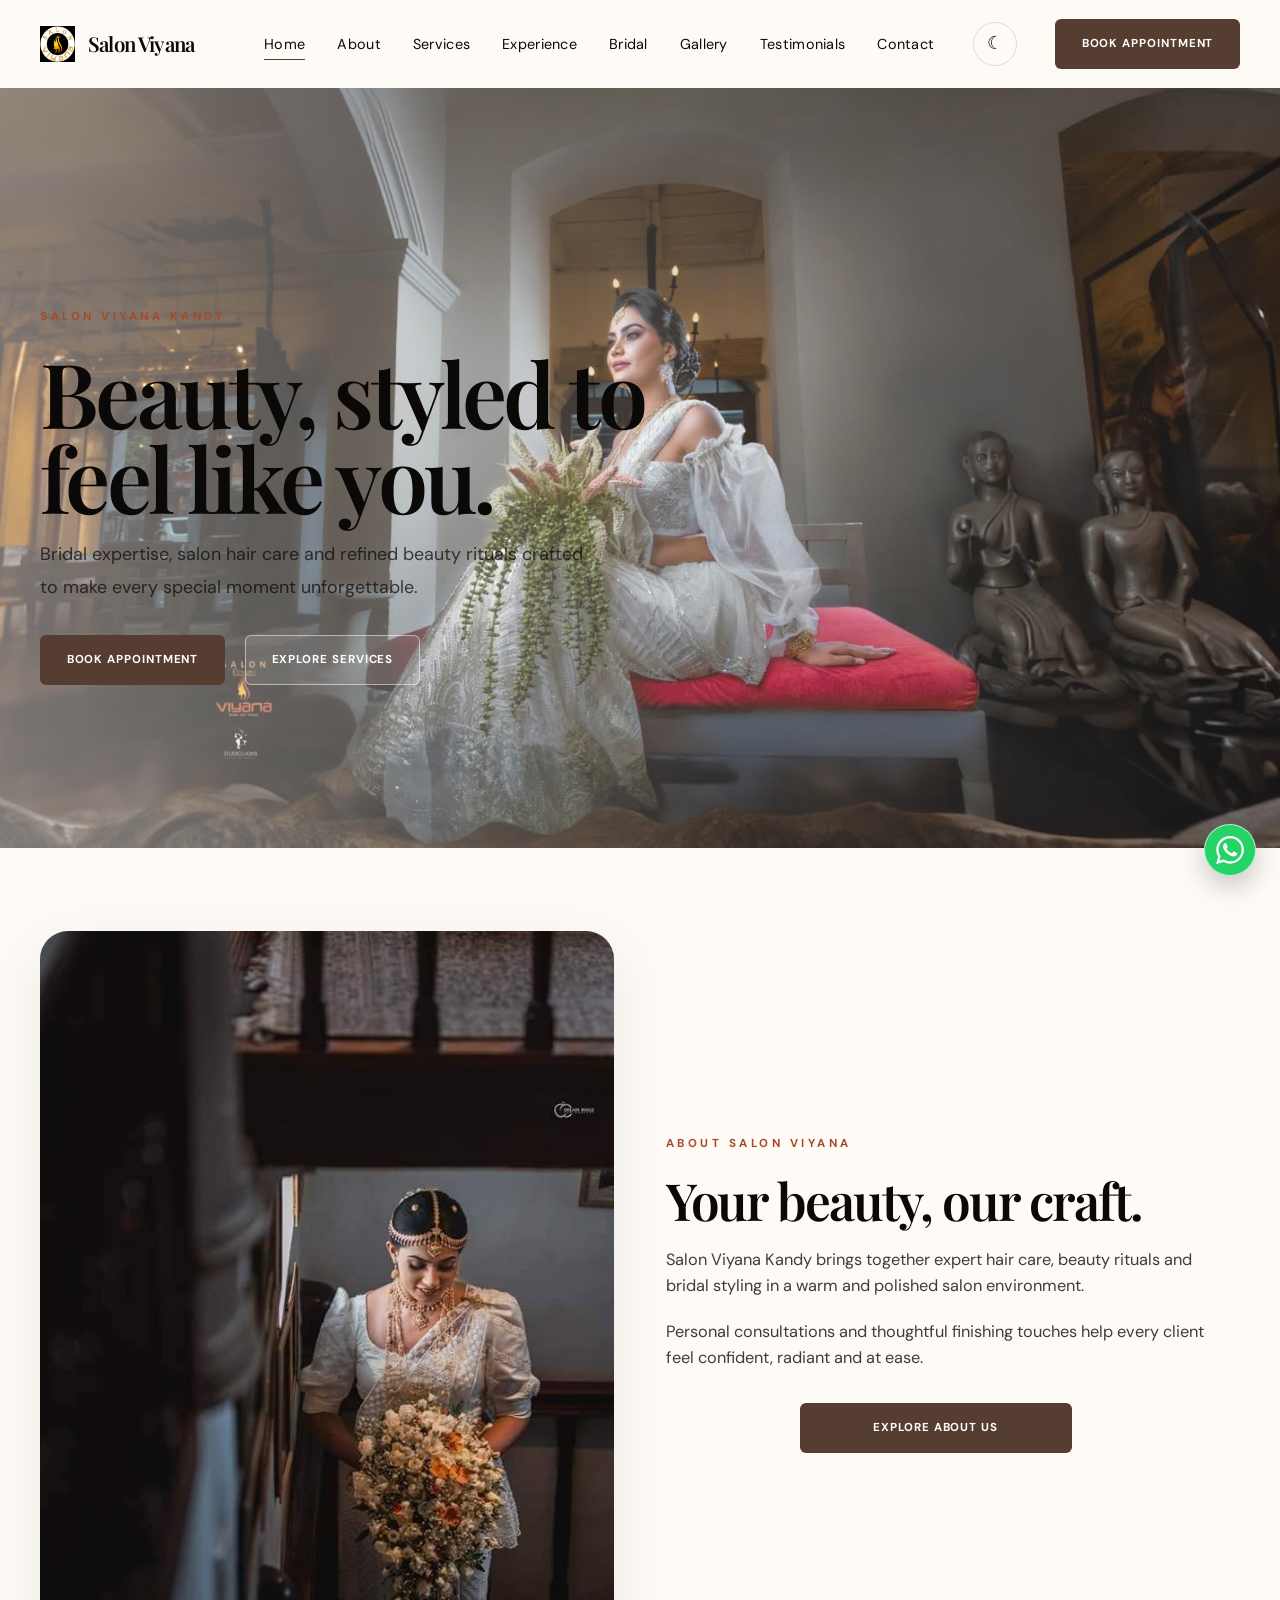
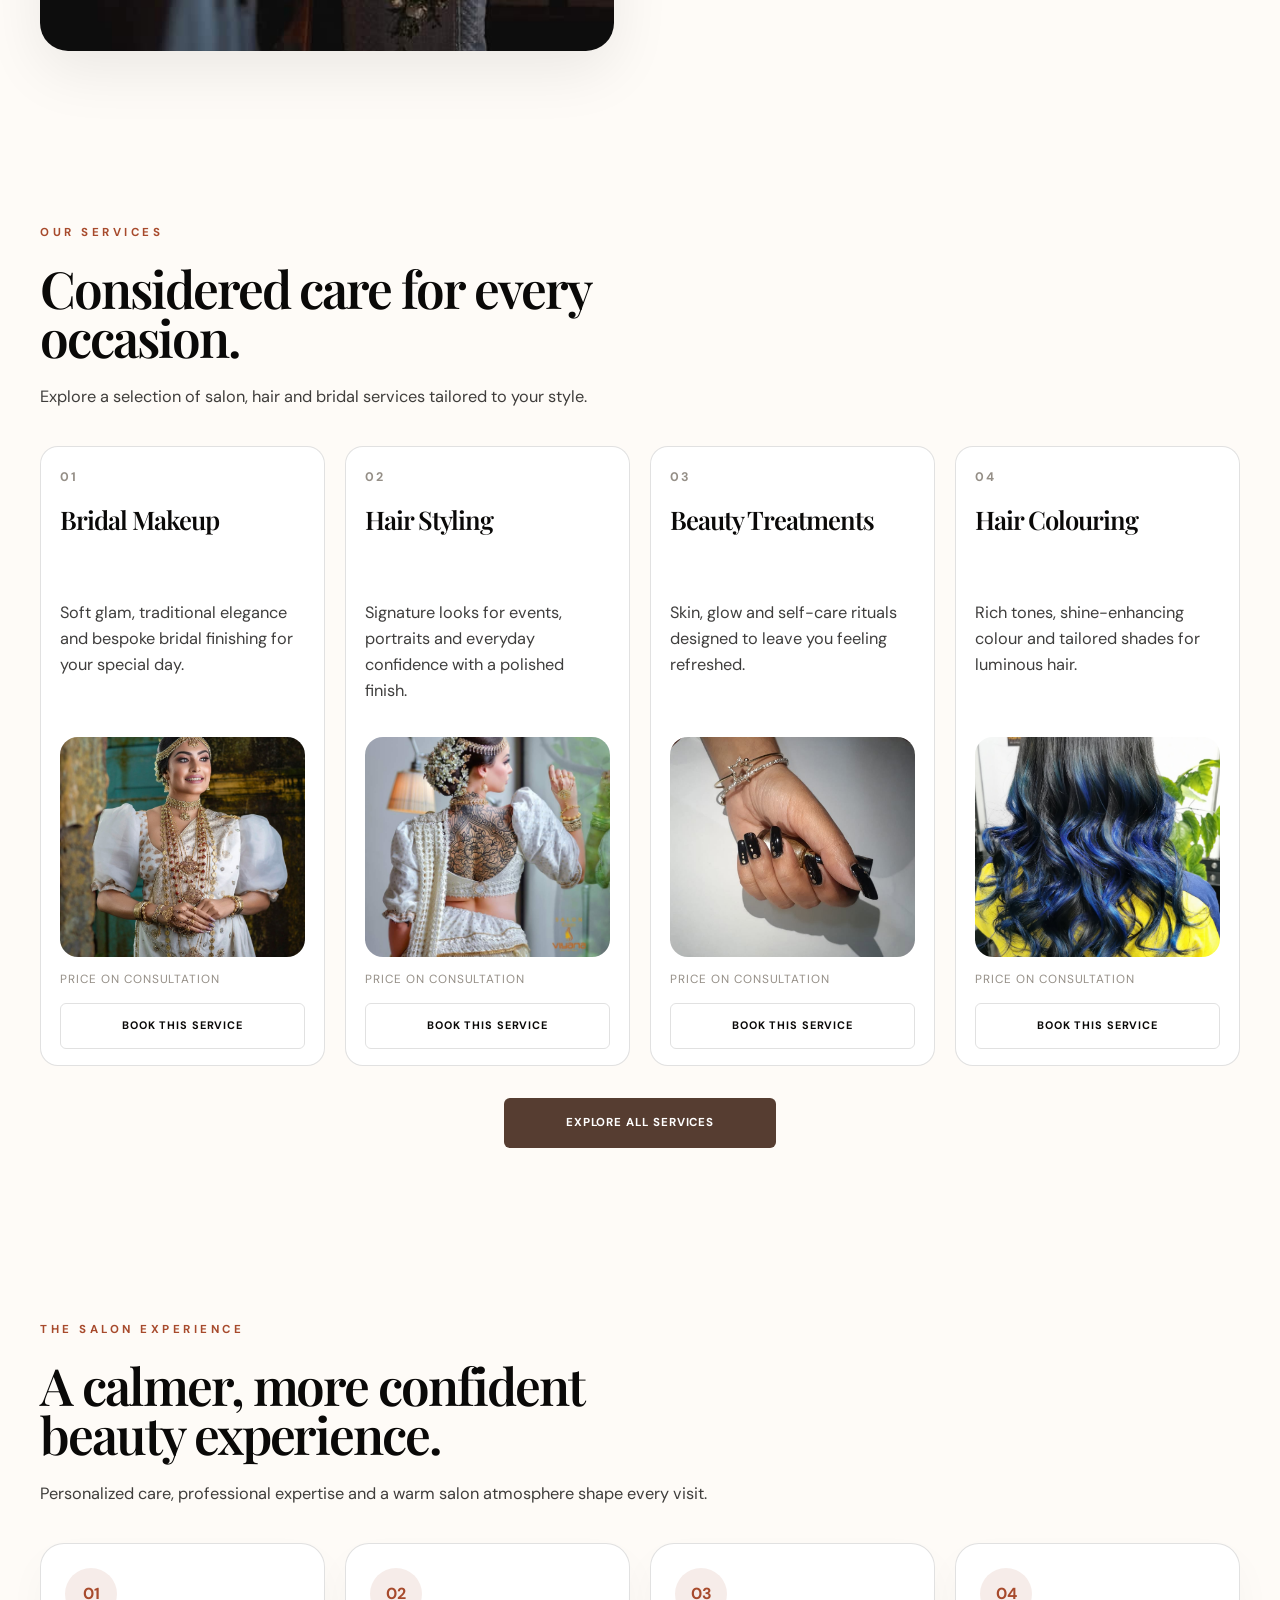
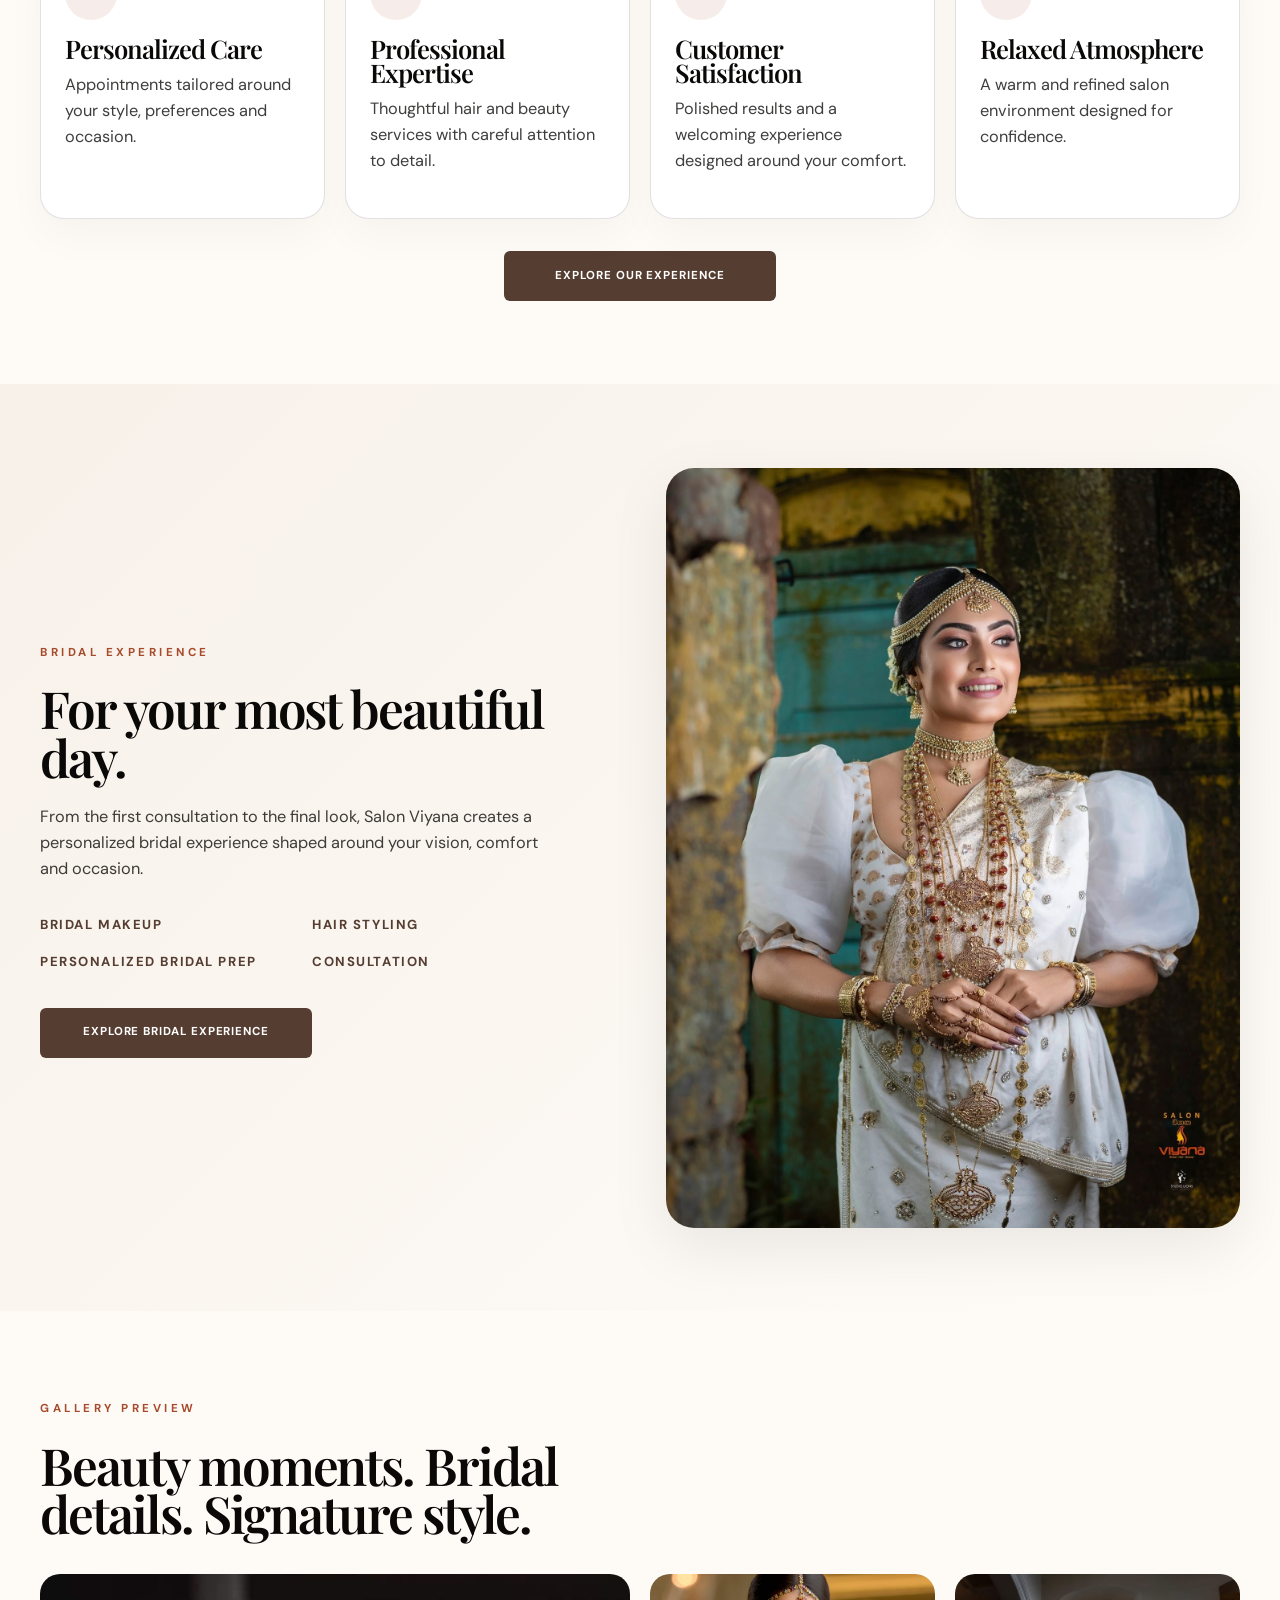
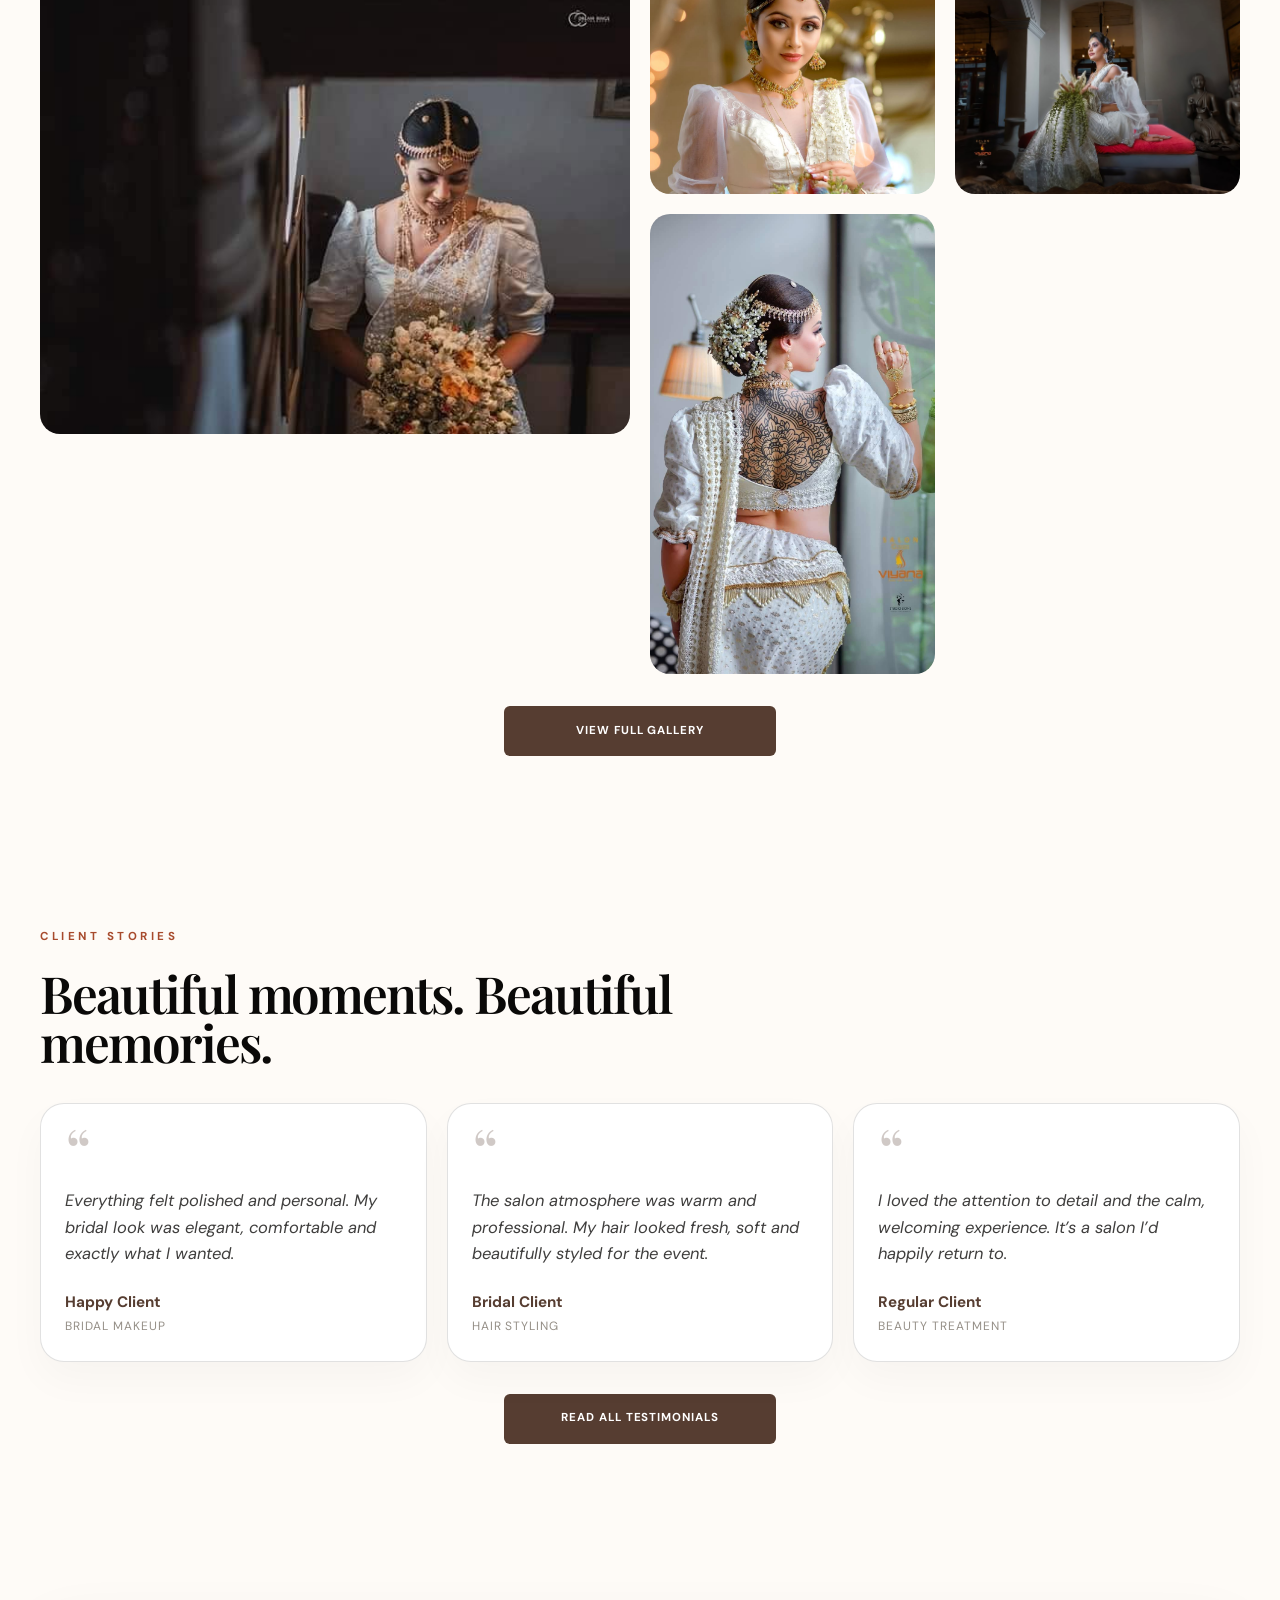
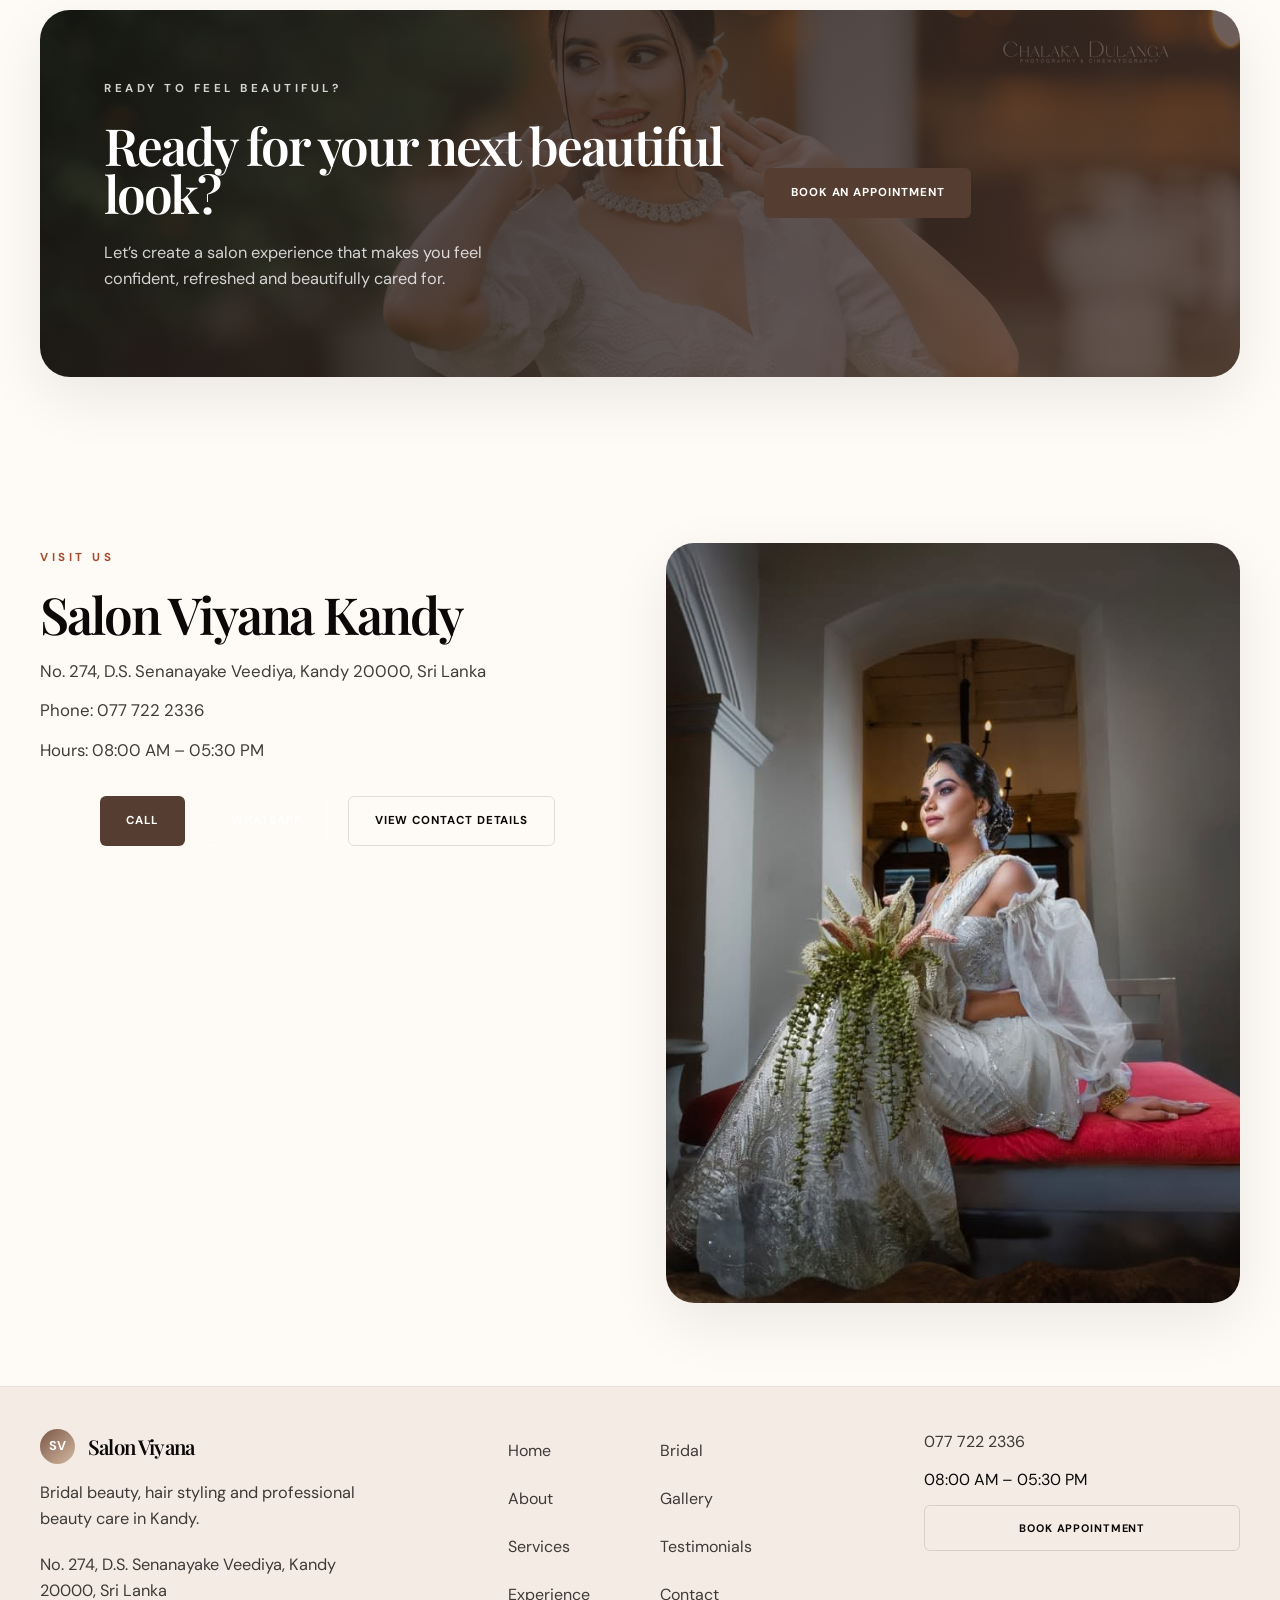
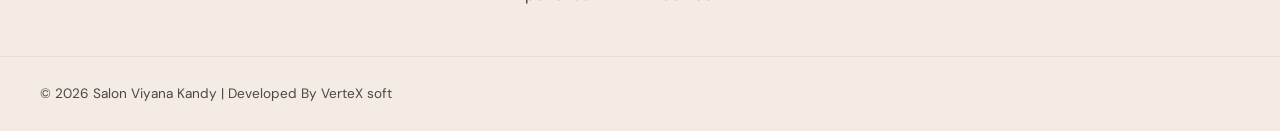
==== commit e94eab71: "Update project with latest improvements" ====
--- a/index.html
+++ b/index.html
@@ -4,70 +4,72 @@
     <script>
       (function () {
         try {
-          const stored = localStorage.getItem('salon-viyana-theme');
-          const preferredDark = window.matchMedia('(prefers-color-scheme: dark)').matches;
-          const theme = stored || (preferredDark ? 'dark' : 'light');
-          document.documentElement.setAttribute('data-theme', theme);
+          const stored = localStorage.getItem("salon-viyana-theme");
+          const preferredDark = window.matchMedia("(prefers-color-scheme: dark)").matches;
+          document.documentElement.setAttribute("data-theme", stored || (preferredDark ? "dark" : "light"));
         } catch (error) {
-          document.documentElement.setAttribute('data-theme', 'light');
+          document.documentElement.setAttribute("data-theme", "light");
         }
       })();
     </script>
     <meta charset="UTF-8" />
     <meta name="viewport" content="width=device-width, initial-scale=1.0" />
-    <meta
-      name="description"
-      content="Salon Viyana Kandy offers bridal beauty, hair styling and professional beauty services in Kandy, Sri Lanka."
-    />
+    <meta name="robots" content="index, follow" />
+    <meta name="theme-color" content="#563d31" />
+    <meta name="description" content="Discover Salon Viyana Kandy, a beauty and bridal salon offering personalized hair, beauty and bridal services in Kandy, Sri Lanka." />
     <meta property="og:title" content="Salon Viyana Kandy | Bridal & Beauty Salon" />
-    <meta
-      property="og:description"
-      content="Bridal beauty, hair styling and professional beauty care in Kandy, Sri Lanka."
-    />
+    <meta property="og:description" content="Bridal beauty, hair styling and professional beauty care in Kandy, Sri Lanka." />
     <meta property="og:type" content="website" />
-    <meta property="og:image" content="assets/images/hero.jpg" />
-    <link rel="icon" href="assets/images/hero.jpg" type="image/jpeg" />
+    <meta property="og:url" content="https://heshanmadhuwantha.github.io/salon-viyana/" />
+    <meta property="og:image" content="https://heshanmadhuwantha.github.io/salon-viyana/assets/images/hero/hero.jpg" />
+    <meta property="og:site_name" content="Salon Viyana Kandy" />
+    <link rel="canonical" href="https://heshanmadhuwantha.github.io/salon-viyana/" />
+    <link rel="icon" href="assets/images/brand/428603491_812518010892244_3882378538150548098_n.jpg" type="image/jpeg" />
     <title>Salon Viyana Kandy | Bridal & Beauty Salon</title>
     <link rel="preconnect" href="https://fonts.googleapis.com" />
     <link rel="preconnect" href="https://fonts.gstatic.com" crossorigin />
-    <link
-      href="https://fonts.googleapis.com/css2?family=DM+Sans:wght@400;500;700&family=Playfair+Display:wght@500;600;700;800&display=swap"
-      rel="stylesheet"
-    />
+    <link href="https://fonts.googleapis.com/css2?family=DM+Sans:wght@400;500;700&family=Playfair+Display:wght@500;600;700;800&display=swap" rel="stylesheet" />
     <link rel="stylesheet" href="assets/css/style.css" />
     <link rel="stylesheet" href="assets/css/responsive.css" />
+    <script type="application/ld+json">
+      {
+        "@context": "https://schema.org",
+        "@type": "BeautySalon",
+        "name": "Salon Viyana Kandy",
+        "url": "https://heshanmadhuwantha.github.io/salon-viyana/",
+        "telephone": "+94 777 222 336",
+        "address": {
+          "@type": "PostalAddress",
+          "streetAddress": "No. 274, D.S. Senanayake Veediya",
+          "addressLocality": "Kandy",
+          "postalCode": "20000",
+          "addressCountry": "LK"
+        }
+      }
+    </script>
   </head>
-  <body>
+  <body data-page="index.html">
     <div class="page-shell">
       <div class="scroll-progress" aria-hidden="true"></div>
-
       <header class="site-header" id="top">
         <nav class="navbar container" aria-label="Main navigation">
-          <a href="#home" class="brand" aria-label="Salon Viyana homepage">
-            <span class="brand-mark">
-              <img src="assets/images/428603491_812518010892244_3882378538150548098_n.jpg" alt="Salon Viyana logo" />
-            </span>
+          <a href="index.html" class="brand" aria-label="Salon Viyana homepage">
+            <span class="brand-mark"><img src="assets/images/brand/428603491_812518010892244_3882378538150548098_n.jpg" alt="Salon Viyana logo" /></span>
             <span class="brand-text">Salon Viyana</span>
           </a>
-
-          <button class="nav-toggle" aria-label="Open menu" aria-expanded="false" type="button">
-            <span></span>
-            <span></span>
-            <span></span>
-          </button>
-
+          <button class="nav-toggle" aria-label="Open menu" aria-expanded="false" type="button"><span></span><span></span><span></span></button>
           <div class="nav-panel">
             <ul class="nav-menu">
-              <li><a href="#home" class="active">Home</a></li>
-              <li><a href="#about">About</a></li>
-              <li><a href="#services">Services</a></li>
-              <li><a href="#bridal">Bridal</a></li>
-              <li><a href="#gallery">Gallery</a></li>
-              <li><a href="#contact">Contact</a></li>
+              <li><a href="index.html" class="active" aria-current="page">Home</a></li>
+              <li><a href="about.html">About</a></li>
+              <li><a href="services.html">Services</a></li>
+              <li><a href="experience.html">Experience</a></li>
+              <li><a href="bridal.html">Bridal</a></li>
+              <li><a href="gallery.html">Gallery</a></li>
+              <li><a href="testimonials.html">Testimonials</a></li>
+              <li><a href="contact.html">Contact</a></li>
             </ul>
-            <button class="theme-toggle" type="button" aria-label="Toggle dark mode" title="Toggle dark mode">
-              <span class="theme-toggle-icon" aria-hidden="true">☾</span>
-            </button>
+            <button class="theme-toggle" type="button" aria-label="Toggle dark mode" title="Toggle dark mode"><span class="theme-toggle-icon" aria-hidden="true">☾</span></button>
             <a href="appointment.html" class="btn btn-primary nav-cta">Book Appointment</a>
           </div>
         </nav>
@@ -80,12 +82,10 @@
             <div class="hero-copy reveal-up">
               <span class="eyebrow">SALON VIYANA KANDY</span>
               <h1>Beauty, styled to feel like you.</h1>
-              <p>
-                Bridal expertise, salon hair care and refined beauty rituals crafted to make every special moment unforgettable.
-              </p>
+              <p>Bridal expertise, salon hair care and refined beauty rituals crafted to make every special moment unforgettable.</p>
               <div class="hero-actions">
                 <a href="appointment.html" class="btn btn-primary">Book Appointment</a>
-                <a href="#services" class="btn btn-secondary">Explore Services</a>
+                <a href="services.html" class="btn btn-secondary">Explore Services</a>
               </div>
             </div>
           </div>
@@ -94,23 +94,14 @@
         <section class="intro section" id="about">
           <div class="container intro-grid">
             <div class="intro-image reveal-up">
-              <img src="https://lh3.googleusercontent.com/gps-cs-s/AHRPTWk0_e5sHOyNv0IW_BOi2q4BK-SgKrfj0MP3XxjlY_5nGH36KWd4TYcx3nOFhKl0Ku9UzVUjt_hd7P-qUWHutE_vuwpyCdw-2ywO5_rcvP7B5aGlcwmnwmhmRwSPo-TSB3KBeKNQ=s680-w680-h510-rw" alt="Elegant bridal styling for a special occasion" loading="lazy" />
+              <img src="assets/images/gallery/489376697_1103326795144696_6668094928163126338_n.jpg" alt="Bridal beauty styling at Salon Viyana" loading="lazy" />
             </div>
             <div class="intro-copy reveal-up reveal-delay">
               <span class="eyebrow">ABOUT SALON VIYANA</span>
               <h2>Your beauty, our craft.</h2>
-              <p>
-                Salon Viyana Kandy brings together expert hair care, beauty rituals and bridal styling in a warm and polished salon environment.
-              </p>
-              <p>
-                Every detail is considered with care, from personalized consultations to elegant finishing touches that help clients feel confident, radiant and at ease.
-              </p>
-              <div class="intro-stats">
-                <div>
-                  <strong>10+</strong>
-                  <span>Years of beauty care</span>
-                </div>
-              </div>
+              <p>Salon Viyana Kandy brings together expert hair care, beauty rituals and bridal styling in a warm and polished salon environment.</p>
+              <p>Personal consultations and thoughtful finishing touches help every client feel confident, radiant and at ease.</p>
+              <div class="section-action"><a href="about.html" class="btn btn-primary">Explore About Us</a></div>
             </div>
           </div>
         </section>
@@ -119,146 +110,57 @@
           <div class="container">
             <div class="section-heading reveal-up">
               <span class="eyebrow">OUR SERVICES</span>
-              <h2>Everything you need to look and feel your best.</h2>
-            </div>
-
-            <div class="service-grid">
+              <h2>Considered care for every occasion.</h2>
+              <p>Explore a selection of salon, hair and bridal services tailored to your style.</p>
+            </div>
+            <div class="service-grid home-service-grid">
               <article class="service-card reveal-up">
                 <div class="service-number">01</div>
-                <div class="service-body">
-                  <h3>Bridal Makeup</h3>
-                  <p>Soft glam, traditional elegance and bespoke bridal finishing for your special day.</p>
-                </div>
-                <div class="service-visual">
-                  <img src="assets/images/489911721_1107043558106353_807525889237944220_n.jpg" alt="Bridal makeup service" loading="lazy" />
-                </div>
-                <span class="service-meta">Price on consultation</span>
-                <a class="service-card-button" href="appointment.html" data-service="Bridal Makeup">Book this service</a>
-              </article>
-
+                <div class="service-body"><h3>Bridal Makeup</h3><p>Soft glam, traditional elegance and bespoke bridal finishing for your special day.</p></div>
+                <div class="service-visual"><img src="assets/images/bridal/489911721_1107043558106353_807525889237944220_n.jpg" alt="Bridal makeup service" loading="lazy" /></div>
+                <span class="service-meta">Price on consultation</span>
+                <a class="service-card-button" href="appointment.html?service=Bridal%20Makeup">Book this service</a>
+              </article>
               <article class="service-card reveal-up">
                 <div class="service-number">02</div>
-                <div class="service-body">
-                  <h3>Bridal Hair Styling</h3>
-                  <p>Elegant bridal hairstyles designed to stay graceful, polished and picture-perfect.</p>
-                </div>
-                <div class="service-visual">
-                  <img src="assets/images/489376697_1103326795144696_6668094928163126338_n.jpg" alt="Bridal hair styling service" loading="lazy" />
-                </div>
-                <span class="service-meta">Price on consultation</span>
-                <a class="service-card-button" href="appointment.html" data-service="Bridal Hair Styling">Book this service</a>
-              </article>
-
+                <div class="service-body"><h3>Hair Styling</h3><p>Signature looks for events, portraits and everyday confidence with a polished finish.</p></div>
+                <div class="service-visual"><img src="assets/images/gallery/487425461_1099531295524246_8650624489448495855_n.jpg" alt="Hair styling service" loading="lazy" /></div>
+                <span class="service-meta">Price on consultation</span>
+                <a class="service-card-button" href="appointment.html?service=Hair%20Styling">Book this service</a>
+              </article>
               <article class="service-card reveal-up">
                 <div class="service-number">03</div>
-                <div class="service-body">
-                  <h3>Hair Styling</h3>
-                  <p>Signature looks for events, portraits and everyday confidence with a polished finish.</p>
-                </div>
-                <div class="service-visual">
-                  <img src="assets/images/487425461_1099531295524246_8650624489448495855_n.jpg" alt="Hair styling service" loading="lazy" />
-                </div>
-                <span class="service-meta">Price on consultation</span>
-                <a class="service-card-button" href="appointment.html" data-service="Hair Styling">Book this service</a>
-              </article>
-
+                <div class="service-body"><h3>Beauty Treatments</h3><p>Skin, glow and self-care rituals designed to leave you feeling refreshed.</p></div>
+                <div class="service-visual"><img src="assets/images/services/139724985_3651579004923450_267313118889355400_n.jpg" alt="Beauty treatment service" loading="lazy" /></div>
+                <span class="service-meta">Price on consultation</span>
+                <a class="service-card-button" href="appointment.html?service=Beauty%20Treatments">Book this service</a>
+              </article>
               <article class="service-card reveal-up">
                 <div class="service-number">04</div>
-                <div class="service-body">
-                  <h3>Hair Colouring</h3>
-                  <p>Rich tones, shine-enhancing colour and tailored shades for luminous hair.</p>
-                </div>
-                <div class="service-visual">
-                  <img src="assets/images/484917463_9357125457702081_9053248113059278706_n.jpg" alt="Hair colouring service" loading="lazy" />
-                </div>
-                <span class="service-meta">Price on consultation</span>
-                <a class="service-card-button" href="appointment.html" data-service="Hair Colouring">Book this service</a>
-              </article>
-
-              <article class="service-card reveal-up">
-                <div class="service-number">05</div>
-                <div class="service-body">
-                  <h3>Keratin Treatment</h3>
-                  <p>Smooth, frizz-free results with manageable shine and long-lasting elegance.</p>
-                </div>
-                <div class="service-visual">
-                  <img src="assets/images/476169696_9105107722903857_3823070425801922450_n.jpg" alt="Keratin treatment service" loading="lazy" />
-                </div>
-                <span class="service-meta">Price on consultation</span>
-                <a class="service-card-button" href="appointment.html" data-service="Keratin Treatment">Book this service</a>
-              </article>
-
-              <article class="service-card reveal-up">
-                <div class="service-number">06</div>
-                <div class="service-body">
-                  <h3>Hair Rebonding</h3>
-                  <p>Silky smooth styling support for softer movement and a refined finish.</p>
-                </div>
-                <div class="service-visual">
-                  <img src="assets/images/160857195_3799624023452280_8492966529984653345_n.jpg" alt="Hair rebonding treatment" loading="lazy" />
-                </div>
-                <span class="service-meta">Price on consultation</span>
-                <a class="service-card-button" href="appointment.html" data-service="Hair Rebonding">Book this service</a>
-              </article>
-
-              <article class="service-card reveal-up">
-                <div class="service-number">07</div>
-                <div class="service-body">
-                  <h3>Professional Haircuts</h3>
-                  <p>Modern cuts that frame your features and complement your daily style.</p>
-                </div>
-                <div class="service-visual">
-                  <img src="assets/images/148906714_3715987381815945_4235638721611189296_n.jpg" alt="Professional haircut service" loading="lazy" />
-                </div>
-                <span class="service-meta">Price on consultation</span>
-                <a class="service-card-button" href="appointment.html" data-service="Professional Haircuts">Book this service</a>
-              </article>
-
-              <article class="service-card reveal-up">
-                <div class="service-number">08</div>
-                <div class="service-body">
-                  <h3>Beauty Treatments</h3>
-                  <p>Skin, glow and self-care rituals designed to leave you feeling refreshed.</p>
-                </div>
-                <div class="service-visual">
-                  <img src="assets/images/139724985_3651579004923450_267313118889355400_n.jpg" alt="Beauty treatment service" loading="lazy" />
-                </div>
-                <span class="service-meta">Price on consultation</span>
-                <a class="service-card-button" href="appointment.html" data-service="Beauty Treatments">Book this service</a>
-              </article>
-            </div>
+                <div class="service-body"><h3>Hair Colouring</h3><p>Rich tones, shine-enhancing colour and tailored shades for luminous hair.</p></div>
+                <div class="service-visual"><img src="assets/images/services/484917463_9357125457702081_9053248113059278706_n.jpg" alt="Hair colouring service" loading="lazy" /></div>
+                <span class="service-meta">Price on consultation</span>
+                <a class="service-card-button" href="appointment.html?service=Hair%20Colouring">Book this service</a>
+              </article>
+            </div>
+            <div class="section-action"><a href="services.html" class="btn btn-primary">Explore All Services</a></div>
           </div>
         </section>
 
         <section class="experience section" id="experience">
           <div class="container">
             <div class="section-heading reveal-up">
-              <span class="eyebrow">WHY CHOOSE US</span>
+              <span class="eyebrow">THE SALON EXPERIENCE</span>
               <h2>A calmer, more confident beauty experience.</h2>
-            </div>
-
+              <p>Personalized care, professional expertise and a warm salon atmosphere shape every visit.</p>
+            </div>
             <div class="experience-grid">
-              <article class="experience-card reveal-up">
-                <div class="experience-icon">01</div>
-                <h3>Personalized Care</h3>
-                <p>Every appointment is tailored around your style, preferences and occasion.</p>
-              </article>
-              <article class="experience-card reveal-up">
-                <div class="experience-icon">02</div>
-                <h3>Bridal Expertise</h3>
-                <p>Thoughtful bridal preparation and polished finishing for unforgettable moments.</p>
-              </article>
-              <article class="experience-card reveal-up">
-                <div class="experience-icon">03</div>
-                <h3>Modern Styling</h3>
-                <p>Clean, elevated looks that blend beauty trends with timeless elegance.</p>
-              </article>
-              <article class="experience-card reveal-up">
-                <div class="experience-icon">04</div>
-                <h3>Relaxed Atmosphere</h3>
-                <p>A warm and refined salon environment designed for comfort and confidence.</p>
-              </article>
-            </div>
+              <article class="experience-card reveal-up"><div class="experience-icon">01</div><h3>Personalized Care</h3><p>Appointments tailored around your style, preferences and occasion.</p></article>
+              <article class="experience-card reveal-up"><div class="experience-icon">02</div><h3>Professional Expertise</h3><p>Thoughtful hair and beauty services with careful attention to detail.</p></article>
+              <article class="experience-card reveal-up"><div class="experience-icon">03</div><h3>Customer Satisfaction</h3><p>Polished results and a welcoming experience designed around your comfort.</p></article>
+              <article class="experience-card reveal-up"><div class="experience-icon">04</div><h3>Relaxed Atmosphere</h3><p>A warm and refined salon environment designed for confidence.</p></article>
+            </div>
+            <div class="section-action"><a href="experience.html" class="btn btn-primary">Explore Our Experience</a></div>
           </div>
         </section>
 
@@ -267,310 +169,77 @@
             <div class="bridal-copy reveal-up">
               <span class="eyebrow">BRIDAL EXPERIENCE</span>
               <h2>For your most beautiful day.</h2>
-              <p>
-                From the first consultation to the final look, Salon Viyana creates a personalized bridal experience shaped around your vision, comfort and occasion.
-              </p>
-              <ul class="bridal-list">
-                <li>Bridal makeup</li>
-                <li>Hair styling</li>
-                <li>Personalized bridal prep</li>
-                <li>Consultation</li>
-              </ul>
-              <a href="appointment.html" class="btn btn-primary" data-service="Bridal Consultation">Book Bridal Consultation</a>
+              <p>From the first consultation to the final look, Salon Viyana creates a personalized bridal experience shaped around your vision, comfort and occasion.</p>
+              <ul class="bridal-list"><li>Bridal makeup</li><li>Hair styling</li><li>Personalized bridal prep</li><li>Consultation</li></ul>
+              <div class="section-action"><a href="bridal.html" class="btn btn-primary">Explore Bridal Experience</a></div>
             </div>
             <div class="bridal-visual reveal-up reveal-delay">
-              <img src="assets/images/489911721_1107043558106353_807525889237944220_n.jpg" alt="Bride styled for special occasion" loading="lazy" />
+              <img src="assets/images/bridal/489911721_1107043558106353_807525889237944220_n.jpg" alt="Bride styled for a special occasion" loading="lazy" />
             </div>
           </div>
         </section>
 
         <section class="gallery section" id="gallery">
           <div class="container">
-            <div class="section-heading reveal-up">
-              <span class="eyebrow">GALLERY</span>
-              <h2>Beauty moments. Bridal details. Signature style.</h2>
-            </div>
-
+            <div class="section-heading reveal-up"><span class="eyebrow">GALLERY PREVIEW</span><h2>Beauty moments. Bridal details. Signature style.</h2></div>
             <div class="gallery-grid reveal-up">
-              <button class="gallery-item gallery-large" type="button" data-index="0" aria-label="Open gallery image 1">
-                <img src="assets/images/489376697_1103326795144696_6668094928163126338_n.jpg" alt="Bride in makeup portrait" loading="lazy" />
-              </button>
-              <button class="gallery-item" type="button" data-index="1" aria-label="Open gallery image 2">
-                <img src="assets/images/489336075_9464786816935944_3939462067567994028_n.jpg" alt="Beauty treatment portrait" loading="lazy" />
-              </button>
-              <button class="gallery-item" type="button" data-index="2" aria-label="Open gallery image 3">
-                <img src="assets/images/488620022_1103483255129050_8957463666528887148_n.jpg" alt="Salon beauty styling detail" loading="lazy" />
-              </button>
-              <button class="gallery-item gallery-tall" type="button" data-index="3" aria-label="Open gallery image 4">
-                <img src="assets/images/487425461_1099531295524246_8650624489448495855_n.jpg" alt="Bridal hair styling portrait" loading="lazy" />
-              </button>
-              <button class="gallery-item gallery-wide" type="button" data-index="4" aria-label="Open gallery image 5">
-                <img src="assets/images/490297876_1107062861437756_3433875672490678331_n.jpg" alt="Bridal look and styling" loading="lazy" />
-              </button>
-              <button class="gallery-item" type="button" data-index="5" aria-label="Open gallery image 6">
-                <img src="assets/images/488942226_1104469555030420_8422280205181594440_n.jpg" alt="Salon interior aesthetic" loading="lazy" />
-              </button>
-              <button class="gallery-item" type="button" data-index="6" aria-label="Open gallery image 7">
-                <img src="assets/images/488671398_1104469628363746_8819362919223246989_n.jpg" alt="Beauty treatment detail" loading="lazy" />
-              </button>
-            </div>
-          </div>
-        </section>
-
-        <section class="signature section">
-          <div class="container">
-            <div class="section-heading reveal-up">
-              <span class="eyebrow">OUR SIGNATURE LOOKS</span>
-              <h2>Elevated beauty for every special moment.</h2>
-            </div>
-
-            <div class="signature-grid">
-              <article class="signature-card reveal-up">
-                <img src="assets/images/490297876_1107062861437756_3433875672490678331_n.jpg" alt="Bridal signature look" loading="lazy" />
-                <div class="signature-content">
-                  <span>BRIDAL</span>
-                  <p>Refined looks designed to feel timeless, luminous and personal.</p>
-                  <a href="appointment.html" class="signature-link" data-service="Bridal Makeup">Book a bridal consult</a>
-                </div>
-              </article>
-
-              <article class="signature-card reveal-up">
-                <img src="assets/images/148906714_3715987381815945_4235638721611189296_n.jpg" alt="Hair styling signature look" loading="lazy" />
-                <div class="signature-content">
-                  <span>HAIR</span>
-                  <p>Elegant styling crafted with movement, texture and polish.</p>
-                  <a href="appointment.html" class="signature-link" data-service="Hair Styling">Book a hair styling session</a>
-                </div>
-              </article>
-
-              <article class="signature-card reveal-up">
-                <img src="assets/images/488671398_1104469628363746_8819362919223246989_n.jpg" alt="Beauty treatment signature look" loading="lazy" />
-                <div class="signature-content">
-                  <span>BEAUTY</span>
-                  <p>Glow-focused treatments that leave you refreshed and radiant.</p>
-                  <a href="appointment.html" class="signature-link" data-service="Beauty Treatments">Book a beauty treatment</a>
-                </div>
-              </article>
-            </div>
-          </div>
-        </section>
-
-        <section class="testimonials section" id="testimonials">
-          <div class="container">
-            <div class="section-heading reveal-up">
-              <span class="eyebrow">CLIENT STORIES</span>
-              <h2>Beautiful moments. Beautiful memories.</h2>
-            </div>
-
+              <button class="gallery-item gallery-large" type="button" data-index="0" aria-label="Open gallery image 1"><img src="assets/images/gallery/489376697_1103326795144696_6668094928163126338_n.jpg" alt="Bride in makeup portrait" loading="lazy" /></button>
+              <button class="gallery-item" type="button" data-index="1" aria-label="Open gallery image 2"><img src="assets/images/gallery/489336075_9464786816935944_3939462067567994028_n.jpg" alt="Beauty treatment portrait" loading="lazy" /></button>
+              <button class="gallery-item" type="button" data-index="2" aria-label="Open gallery image 3"><img src="assets/images/gallery/488620022_1103483255129050_8957463666528887148_n.jpg" alt="Salon beauty styling detail" loading="lazy" /></button>
+              <button class="gallery-item gallery-tall" type="button" data-index="3" aria-label="Open gallery image 4"><img src="assets/images/gallery/487425461_1099531295524246_8650624489448495855_n.jpg" alt="Bridal hair styling portrait" loading="lazy" /></button>
+            </div>
+            <div class="section-action"><a href="gallery.html" class="btn btn-primary">View Full Gallery</a></div>
+          </div>
+        </section>
+
+        <section class="testimonials section" id="testimonials" aria-labelledby="client-stories-heading">
+          <div class="container">
+            <div class="section-heading reveal-up"><span class="eyebrow">CLIENT STORIES</span><h2 id="client-stories-heading">Beautiful moments. Beautiful memories.</h2></div>
             <div class="testimonial-grid reveal-up">
-              <article class="testimonial-card">
-                <span class="quote-mark">“</span>
-                <p>Everything felt polished and personal. My bridal look was elegant, comfortable and exactly what I wanted.</p>
-                <div class="testimonial-meta">
-                  <strong>Happy Client</strong>
-                  <span>Bridal Makeup</span>
-                </div>
-              </article>
-
-              <article class="testimonial-card">
-                <span class="quote-mark">“</span>
-                <p>The salon atmosphere was warm and professional. My hair looked fresh, soft and beautifully styled for the event.</p>
-                <div class="testimonial-meta">
-                  <strong>Bridal Client</strong>
-                  <span>Hair Styling</span>
-                </div>
-              </article>
-
-              <article class="testimonial-card">
-                <span class="quote-mark">“</span>
-                <p>I loved the attention to detail and the calm, welcoming experience. It’s a salon I’d happily return to.</p>
-                <div class="testimonial-meta">
-                  <strong>Regular Client</strong>
-                  <span>Beauty Treatment</span>
-                </div>
-              </article>
-            </div>
+              <article class="testimonial-card"><span class="quote-mark">“</span><p>Everything felt polished and personal. My bridal look was elegant, comfortable and exactly what I wanted.</p><div class="testimonial-meta"><strong>Happy Client</strong><span>Bridal Makeup</span></div></article>
+              <article class="testimonial-card"><span class="quote-mark">“</span><p>The salon atmosphere was warm and professional. My hair looked fresh, soft and beautifully styled for the event.</p><div class="testimonial-meta"><strong>Bridal Client</strong><span>Hair Styling</span></div></article>
+              <article class="testimonial-card"><span class="quote-mark">“</span><p>I loved the attention to detail and the calm, welcoming experience. It’s a salon I’d happily return to.</p><div class="testimonial-meta"><strong>Regular Client</strong><span>Beauty Treatment</span></div></article>
+            </div>
+            <div class="section-action"><a href="testimonials.html" class="btn btn-primary">Read All Testimonials</a></div>
           </div>
         </section>
 
         <section class="cta-banner section">
-          <div class="container">
-            <div class="cta-box reveal-up">
-              <div class="cta-copy">
-                <span class="eyebrow">READY TO FEEL BEAUTIFUL?</span>
-                <h2>Ready for your next beautiful look?</h2>
-                <p>Let’s create a salon experience that makes you feel confident, refreshed and beautifully cared for.</p>
-              </div>
-              <div class="cta-actions">
-                <a href="appointment.html" class="btn btn-primary">Book an Appointment</a>
-                <a href="https://wa.me/94777222336" class="btn btn-secondary" target="_blank" rel="noreferrer" data-whatsapp-link>WhatsApp Us</a>
-              </div>
-            </div>
-          </div>
+          <div class="container"><div class="cta-box reveal-up">
+            <div class="cta-copy"><span class="eyebrow">READY TO FEEL BEAUTIFUL?</span><h2>Ready for your next beautiful look?</h2><p>Let’s create a salon experience that makes you feel confident, refreshed and beautifully cared for.</p></div>
+            <div class="cta-actions"><a href="appointment.html" class="btn btn-primary">Book an Appointment</a></div>
+          </div></div>
         </section>
 
         <section class="contact section" id="contact">
           <div class="container contact-grid">
             <div class="contact-info reveal-up">
-              <span class="eyebrow">CONTACT</span>
-              <h2>Salon Viyana Kandy</h2>
+              <span class="eyebrow">VISIT US</span><h2>Salon Viyana Kandy</h2>
               <ul>
-                <li data-address> D.S. Senanayake Veediya<br />Kandy, Sri Lanka </li>
-                <li>Phone: <a href="tel:+94777223336" data-phone-link data-phone-text>077 722 2336</a></li>
+                <li>No. 274, D.S. Senanayake Veediya, Kandy 20000, Sri Lanka</li>
+                <li>Phone: <a href="tel:+94777222336" data-phone-link data-phone-text>077 722 2336</a></li>
                 <li>Hours: <span data-hours>08:00 AM – 05:30 PM</span></li>
               </ul>
-              <div class="contact-actions">
-                <a href="tel:+94777223336" class="btn btn-primary" data-phone-link>Call Now</a>
-                <a href="https://wa.me/94777223336" class="btn btn-secondary" target="_blank" rel="noreferrer" data-whatsapp-link>WhatsApp</a>
-                <a href="appointment.html" class="btn btn-tertiary">Book Appointment</a>
-              </div>
-            </div>
-
-            <div class="map-panel reveal-up reveal-delay" aria-label="Salon Viyana location map">
-              <div class="map-card">
-                <iframe
-                  title="Salon Viyana Kandy location"
-                  src="https://www.google.com/maps?q=No.%20274,%20D.S.%20Senanayake%20Veediya,%20Kandy%2020000,%20Sri%20Lanka&z=15&output=embed"
-                  loading="lazy"
-                  referrerpolicy="no-referrer-when-downgrade"
-                  allowfullscreen
-                ></iframe>
-                <a class="map-caption" href="https://maps.google.com/?q=No.%20274,%20D.S.%20Senanayake%20Veediya,%20Kandy%2020000,%20Sri%20Lanka" target="_blank" rel="noreferrer">Open in Google Maps</a>
-              </div>
-            </div>
+              <div class="contact-actions"><a href="tel:+94777222336" class="btn btn-primary" data-phone-link>Call</a><a href="https://wa.me/94777222336" class="btn btn-secondary" target="_blank" rel="noopener noreferrer" data-whatsapp-link>WhatsApp</a><a href="contact.html" class="btn btn-tertiary">View Contact Details</a></div>
+            </div>
+            <div class="bridal-visual reveal-up reveal-delay"><img src="assets/images/gallery/488620022_1103483255129050_8957463666528887148_n.jpg" alt="Salon Viyana beauty styling" loading="lazy" /></div>
           </div>
         </section>
       </main>
 
       <footer class="site-footer">
         <div class="container footer-inner">
-          <div class="footer-brand">
-            <div class="brand">
-              <span class="brand-mark" aria-hidden="true">SV</span>
-              <span class="brand-text">Salon Viyana</span>
-            </div>
-            <p>Bridal beauty, hair styling and professional beauty care in Kandy.</p>
-          </div>
-
-          <div class="footer-links">
-            <a href="#home">Home</a>
-            <a href="#about">About</a>
-            <a href="#services">Services</a>
-            <a href="#bridal">Bridal</a>
-            <a href="#gallery">Gallery</a>
-            <a href="#contact">Contact</a>
-          </div>
-
-          <div class="footer-contact">
-            <a href="tel:+94777223336" data-phone-link>077 722 2336</a>
-            <a href="https://wa.me/94777223336" target="_blank" rel="noreferrer">WhatsApp</a>
-            <a href="appointment.html" class="footer-booking">Book Appointment</a>
-          </div>
+          <div class="footer-brand"><a href="index.html" class="brand"><span class="brand-mark" aria-hidden="true">SV</span><span class="brand-text">Salon Viyana</span></a><p>Bridal beauty, hair styling and professional beauty care in Kandy.</p><p>No. 274, D.S. Senanayake Veediya, Kandy 20000, Sri Lanka</p></div>
+          <nav class="footer-links" aria-label="Footer navigation"><a href="index.html">Home</a><a href="about.html">About</a><a href="services.html">Services</a><a href="experience.html">Experience</a><a href="bridal.html">Bridal</a><a href="gallery.html">Gallery</a><a href="testimonials.html">Testimonials</a><a href="contact.html">Contact</a></nav>
+          <div class="footer-contact"><a href="tel:+94777222336" data-phone-link data-phone-text>077 722 2336</a><span>08:00 AM – 05:30 PM</span><a href="appointment.html" class="footer-booking">Book Appointment</a></div>
         </div>
-
-        <div class="footer-bottom">
-          <div class="container footer-bottom-inner">
-            <span>© 2026 Salon Viyana Kandy | Developed By VerteX soft</span>
-          </div>
-        </div>
+        <div class="footer-bottom"><div class="container footer-bottom-inner"><span>© 2026 Salon Viyana Kandy | Developed By VerteX soft</span></div></div>
       </footer>
-
-      <a
-        class="floating-whatsapp"
-        href="https://wa.me/94777223336"
-        target="_blank"
-        rel="noopener noreferrer"
-        aria-label="Contact Salon Viyana on WhatsApp"
-      >
-        <svg class="whatsapp-icon" viewBox="0 0 24 24" aria-hidden="true" focusable="false">
-          <path d="M20.52 3.48A11.84 11.84 0 0 0 12.08 0C5.55 0 .24 5.31.24 11.84c0 2.09.55 4.13 1.6 5.93L.15 24l6.38-1.67a11.84 11.84 0 0 0 5.55 1.38h.01c6.52 0 11.83-5.31 11.83-11.84 0-3.17-1.23-6.15-3.4-8.39Zm-8.44 18.2h-.01a9.82 9.82 0 0 1-5.01-1.37l-.36-.22-3.79.99 1.01-3.69-.24-.38a9.82 9.82 0 0 1-1.51-5.17C2.17 6.42 6.61 1.98 12.08 1.98c2.65 0 5.14 1.03 7.01 2.91a9.85 9.85 0 0 1 2.9 7.02c0 5.47-4.45 9.91-9.91 9.91Zm5.43-7.43c-.3-.15-1.76-.87-2.03-.97-.27-.1-.47-.15-.67.15-.2.3-.77.97-.95 1.17-.17.2-.35.22-.65.07-.3-.15-1.27-.47-2.42-1.5-.89-.79-1.49-1.76-1.66-2.06-.17-.3-.02-.46.13-.61.13-.13.3-.35.45-.52.15-.17.2-.3.3-.5.1-.2.05-.37-.02-.52-.07-.15-.67-1.61-.92-2.21-.24-.58-.49-.5-.67-.51h-.57c-.2 0-.52.07-.8.37-.27.3-1.04 1.02-1.04 2.49s1.07 2.89 1.22 3.09c.15.2 2.1 3.21 5.09 4.5.71.31 1.26.49 1.69.63.71.23 1.35.2 1.86.12.57-.08 1.76-.72 2.01-1.42.25-.7.25-1.3.17-1.42-.07-.12-.27-.2-.57-.35Z" />
-        </svg>
+      <a class="floating-whatsapp" href="https://wa.me/94777222336" target="_blank" rel="noopener noreferrer" aria-label="Contact Salon Viyana on WhatsApp" data-whatsapp-link>
+        <svg class="whatsapp-icon" viewBox="0 0 24 24" aria-hidden="true" focusable="false"><path d="M20.52 3.48A11.84 11.84 0 0 0 12.08 0C5.55 0 .24 5.31.24 11.84c0 2.09.55 4.13 1.6 5.93L.15 24l6.38-1.67a11.84 11.84 0 0 0 5.55 1.38h.01c6.52 0 11.83-5.31 11.83-11.84 0-3.17-1.23-6.15-3.4-8.39Zm-8.44 18.2h-.01a9.82 9.82 0 0 1-5.01-1.37l-.36-.22-3.79.99 1.01-3.69-.24-.38a9.82 9.82 0 0 1-1.51-5.17C2.17 6.42 6.61 1.98 12.08 1.98c2.65 0 5.14 1.03 7.01 2.91a9.85 9.85 0 0 1 2.9 7.02c0 5.47-4.45 9.91-9.91 9.91Zm5.43-7.43c-.3-.15-1.76-.87-2.03-.97-.27-.1-.47-.15-.67.15-.2.3-.77.97-.95 1.17-.17.2-.35.22-.65.07-.3-.15-1.27-.47-2.42-1.5-.89-.79-1.49-1.76-1.66-2.06-.17-.3-.02-.46.13-.61.13-.13.3-.35.45-.52.15-.17.2-.3.3-.5.1-.2.05-.37-.02-.52-.07-.15-.67-1.61-.92-2.21-.24-.58-.49-.5-.67-.51h-.57c-.2 0-.52.07-.8.37-.27.3-1.04 1.02-1.04 2.49s1.07 2.89 1.22 3.09c.15.2 2.1 3.21 5.09 4.5.71.31 1.26.49 1.69.63.71.23 1.35.2 1.86.12.57-.08 1.76-.72 2.01-1.42.25-.7.25-1.3.17-1.42-.07-.12-.27-.2-.57-.35Z" /></svg>
       </a>
     </div>
-
-    <div class="booking-modal" id="booking" aria-hidden="true" role="dialog" aria-modal="true" aria-labelledby="booking-title">
-      <div class="booking-dialog">
-        <button class="modal-close" type="button" aria-label="Close booking form">×</button>
-
-        <div class="booking-form-panel">
-          <div class="booking-heading">
-            <span class="eyebrow">BOOKING DEMO</span>
-            <h3 id="booking-title">Request an appointment</h3>
-          </div>
-
-          <form id="booking-form" novalidate>
-            <div class="field">
-              <label for="service">Service</label>
-              <select id="service" name="service" required>
-                <option value="">Select a service</option>
-                <option value="Bridal Makeup">Bridal Makeup</option>
-                <option value="Bridal Hair Styling">Bridal Hair Styling</option>
-                <option value="Hair Styling">Hair Styling</option>
-                <option value="Hair Colouring">Hair Colouring</option>
-                <option value="Keratin Treatment">Keratin Treatment</option>
-                <option value="Hair Rebonding">Hair Rebonding</option>
-                <option value="Professional Haircuts">Professional Haircuts</option>
-                <option value="Beauty Treatments">Beauty Treatments</option>
-                <option value="Bridal Consultation">Bridal Consultation</option>
-              </select>
-            </div>
-
-            <div class="field-grid">
-              <div class="field">
-                <label for="date">Preferred date</label>
-                <input id="date" name="date" type="date" required />
-              </div>
-
-              <div class="field">
-                <label for="time">Preferred time</label>
-                <input id="time" name="time" type="time" required />
-              </div>
-            </div>
-
-            <div class="field-grid">
-              <div class="field">
-                <label for="name">Customer name</label>
-                <input id="name" name="name" type="text" placeholder="Your name" required />
-              </div>
-
-              <div class="field">
-                <label for="phone">Phone number</label>
-                <input id="phone" name="phone" type="tel" placeholder="Your phone number" required />
-              </div>
-            </div>
-
-            <div class="field">
-              <label for="email">Email (optional)</label>
-              <input id="email" name="email" type="email" placeholder="Your email address" />
-            </div>
-
-            <p class="form-error" id="booking-error" role="alert" aria-live="polite"></p>
-
-            <div class="form-actions">
-              <button type="submit" class="btn btn-primary">Submit Request</button>
-              <button type="button" class="btn btn-tertiary modal-cancel">Cancel</button>
-            </div>
-          </form>
-        </div>
-
-        <div class="booking-success" aria-live="polite" hidden>
-          <span class="success-badge">✓</span>
-          <h3>Thank you! Your appointment request has been received.</h3>
-          <p>Our team will follow up with the preferred time and details for your selected service.</p>
-          <button type="button" class="btn btn-primary modal-close-success">Close</button>
-        </div>
-      </div>
-    </div>
-
-    <div class="lightbox" aria-hidden="true">
-      <div class="lightbox-content">
-        <button class="lightbox-close" type="button" aria-label="Close image view">×</button>
-        <button class="lightbox-arrow prev" type="button" aria-label="Previous image">‹</button>
-        <img id="lightbox-image" src="" alt="Expanded salon portfolio" />
-        <button class="lightbox-arrow next" type="button" aria-label="Next image">›</button>
-      </div>
-    </div>
-
+    <div class="lightbox" aria-hidden="true"><div class="lightbox-content"><button class="lightbox-close" type="button" aria-label="Close image view">×</button><button class="lightbox-arrow prev" type="button" aria-label="Previous image">‹</button><img id="lightbox-image" src="" alt="Expanded salon portfolio" /><button class="lightbox-arrow next" type="button" aria-label="Next image">›</button></div></div>
     <script src="assets/js/config.js"></script>
     <script src="assets/js/main.js"></script>
   </body>
--- a/assets/css/style.css
+++ b/assets/css/style.css
@@ -1,1540 +1,8 @@
-:root {
-  --color-bg: #fefbf7;
-  --color-surface: #f6eee7;
-  --color-surface-strong: #efe3d4;
-  --color-dark: #0a0908;
-  --color-primary: #563d31;
-  --color-secondary: #d3baa3;
-  --color-muted: #958f87;
-  --color-accent: #a74a2c;
-  --color-accent-soft: #d9b39f;
-  --color-light-accent: #9cb9c3;
-  --color-border: rgba(13, 11, 10, 0.12);
-  --color-white: #ffffff;
-  --shadow-soft: 0 20px 60px rgba(15, 12, 10, 0.08);
-  --max-width: 1200px;
-  --radius-lg: 18px;
-  --radius-md: 12px;
-  --radius-sm: 6px;
-  --transition: 0.5s ease;
-  --hero-bg-image: url("../images/488620022_1103483255129050_8957463666528887148_n.jpg");
-  --color-text: #0a0908;
-  --color-text-soft: rgba(9, 8, 7, 0.78);
-  --color-text-muted: rgba(9, 8, 7, 0.72);
-  --color-card: #ffffff;
-  --color-footer: #f4ece4;
-}
-
-[data-theme="dark"] {
-  --color-bg: #120f0d;
-  --color-surface: #1a1714;
-  --color-surface-strong: #211d19;
-  --color-dark: #f7f1eb;
-  --color-primary: #e8d7c6;
-  --color-secondary: #c5aa8b;
-  --color-muted: #b8ada5;
-  --color-accent: #f0b39d;
-  --color-accent-soft: #d9b39f;
-  --color-light-accent: #9eaec1;
-  --color-border: rgba(255, 255, 255, 0.12);
-  --color-white: #1f1a17;
-  --color-text: #f6f1eb;
-  --color-text-soft: rgba(246, 241, 235, 0.8);
-  --color-text-muted: rgba(246, 241, 235, 0.7);
-  --color-card: #1b1714;
-  --color-footer: #171311;
-  --shadow-soft: 0 20px 60px rgba(0, 0, 0, 0.32);
-  --hero-bg-image: url("../images/488620022_1103483255129050_8957463666528887148_n.jpg");
-}
-
-* {
-  box-sizing: border-box;
-}
-
-html {
-  scroll-behavior: smooth;
-}
-
-body {
-  margin: 0;
-  font-family: "DM Sans", sans-serif;
-  background: var(--color-bg);
-  color: var(--color-text);
-  line-height: 1.6;
-  overflow-x: hidden;
-}
-
-img {
-  max-width: 100%;
-  display: block;
-}
-
-a {
-  color: inherit;
-  text-decoration: none;
-}
-
-button,
-input,
-textarea,
-select {
-  font: inherit;
-}
-
-button {
-  cursor: pointer;
-}
-
-figure {
-  margin: 0;
-}
-
-.container {
-  width: min(var(--max-width), calc(100% - 2rem));
-  margin: 0 auto;
-}
-
-.section {
-  padding: 7rem 0;
-}
-
-.eyebrow {
-  display: inline-block;
-  font-size: 0.72rem;
-  letter-spacing: 0.22rem;
-  text-transform: uppercase;
-  color: var(--color-accent);
-  margin-bottom: 1.4rem;
-  font-weight: 700;
-}
-
-h1,
-h2,
-h3,
-.brand-text {
-  font-family: "Playfair Display", serif;
-  font-weight: 600;
-  line-height: 0.95;
-  margin: 0;
-  letter-spacing: -0.04em;
-}
-
-h1 {
-  font-size: clamp(3.2rem, 7vw, 7.4rem);
-  margin-bottom: 1.2rem;
-}
-
-h2 {
-  font-size: clamp(2.2rem, 4vw, 4.2rem);
-  margin-bottom: 1.4rem;
-}
-
-h3 {
-  font-size: clamp(1.6rem, 2vw, 2.2rem);
-  margin-bottom: 0.85rem;
-}
-
-p {
-  margin: 0 0 1.25rem;
-  color: var(--color-text-soft);
-  font-size: 1.02rem;
-}
-
-.theme-toggle {
-  width: 44px;
-  height: 44px;
-  border: 1px solid var(--color-border);
-  border-radius: 50%;
-  background: transparent;
-  color: var(--color-dark);
-  display: inline-grid;
-  place-items: center;
-  padding: 0;
-  transition: transform 0.35s ease, background 0.35s ease, border-color 0.35s ease;
-}
-
-.theme-toggle:hover,
-.theme-toggle:focus-visible {
-  transform: translateY(-1px);
-  background: rgba(86, 61, 49, 0.04);
-}
-
-.theme-toggle-icon {
-  font-size: 1.1rem;
-  line-height: 1;
-}
-
-.btn {
-  display: inline-flex;
-  align-items: center;
-  justify-content: center;
-  min-height: 50px;
-  padding: 0.85rem 1.6rem;
-  border-radius: var(--radius-sm);
-  border: 1px solid transparent;
-  transition: transform 0.35s ease, background 0.35s ease, border-color 0.35s ease, color 0.35s ease, box-shadow 0.35s ease;
-  font-weight: 700;
-  letter-spacing: 0.08em;
-  text-transform: uppercase;
-  font-size: 0.72rem;
-}
-
-.btn:hover,
-.btn:focus-visible {
-  transform: translateY(-2px);
-}
-
-.btn-primary {
-  background: var(--color-primary);
-  color: var(--color-white);
-}
-
-.btn-primary:hover,
-.btn-primary:focus-visible {
-  background: #492f26;
-}
-
-.btn-secondary {
-  background: rgba(255, 255, 255, 0.1);
-  border-color: rgba(255, 255, 255, 0.5);
-  color: var(--color-white);
-}
-
-.btn-tertiary {
-  background: transparent;
-  border-color: var(--color-border);
-  color: var(--color-dark);
-}
-
-.site-header {
-  position: sticky;
-  top: 0;
-  z-index: 40;
-  transition: all 0.35s ease;
-}
-
-.site-header.scrolled {
-  backdrop-filter: blur(18px);
-  background: rgba(254, 251, 247, 0.75);
-  box-shadow: 0 15px 35px rgba(26, 18, 14, 0.04);
-}
-
-[data-theme="dark"] .site-header.scrolled {
-  background: rgba(18, 15, 13, 0.82);
-  box-shadow: 0 15px 35px rgba(0, 0, 0, 0.18);
-}
-
-.announcement-bar {
-  background: var(--color-surface-strong);
-  border-bottom: 1px solid rgba(86, 61, 49, 0.08);
-  font-size: 0.76rem;
-  letter-spacing: 0.1em;
-  text-transform: uppercase;
-  color: var(--color-primary);
-}
-
-.announcement-inner {
-  display: flex;
-  align-items: center;
-  justify-content: space-between;
-  min-height: 34px;
-  gap: 1rem;
-}
-
-.navbar {
-  display: flex;
-  align-items: center;
-  justify-content: space-between;
-  gap: 2rem;
-  min-height: 88px;
-  position: relative;
-  z-index: 50;
-}
-
-.brand {
-  display: inline-flex;
-  align-items: center;
-  gap: 0.8rem;
-  position: relative;
-  z-index: 5;
-}
-
-.brand-mark {
-  width: 2.2rem;
-  height: 2.2rem;
-  display: grid;
-  place-items: center;
-  border-radius: 50%;
-  background: linear-gradient(135deg, #7a5645 0%, #d4b9a2 100%);
-  color: var(--color-white);
-  font-weight: 700;
-  font-size: 0.8rem;
-}
-
-.brand-text {
-  font-size: clamp(1.15rem, 1.6vw, 1.55rem);
-  letter-spacing: -0.04em;
-}
-
-.nav-panel {
-  display: flex;
-  align-items: center;
-  gap: 2.4rem;
-}
-
-.nav-menu {
-  list-style: none;
-  display: flex;
-  align-items: center;
-  gap: 2rem;
-  padding: 0;
-  margin: 0;
-}
-
-.nav-menu a {
-  position: relative;
-  color: var(--color-text);
-  font-size: 0.9rem;
-  letter-spacing: 0.02em;
-  transition: color 0.25s ease;
-}
-
-.nav-menu a::after {
-  content: "";
-  position: absolute;
-  left: 0;
-  bottom: -0.45rem;
-  width: 100%;
-  height: 1px;
-  background: var(--color-primary);
-  transform: scaleX(0);
-  transform-origin: center;
-  transition: transform 0.35s ease;
-}
-
-.nav-menu a:hover::after,
-.nav-menu a.active::after {
-  transform: scaleX(1);
-}
-
-.nav-toggle {
-  display: none;
-  width: 52px;
-  height: 52px;
-  border: 1px solid rgba(86, 61, 49, 0.12);
-  border-radius: 0;
-  background: transparent;
-  padding: 0;
-  position: relative;
-  z-index: 10;
-}
-
-.nav-toggle span {
-  display: block;
-  width: 20px;
-  height: 2px;
-  margin: 4px auto;
-  background: var(--color-dark);
-  transition: transform 0.35s ease, opacity 0.35s ease;
-}
-
-.nav-toggle.is-open span:nth-child(1) {
-  transform: translateY(6px) rotate(45deg);
-}
-
-.nav-toggle.is-open span:nth-child(2) {
-  opacity: 0;
-}
-
-.nav-toggle.is-open span:nth-child(3) {
-  transform: translateY(-6px) rotate(-45deg);
-}
-
-.nav-cta {
-  background: var(--color-primary);
-  color: var(--color-white);
-}
-
-[data-theme="dark"] .nav-cta,
-[data-theme="dark"] .btn-primary {
-  color: #1c1714;
-}
-
-.hero {
-  position: relative;
-  min-height: 760px;
-  display: flex;
-  align-items: center;
-  padding-top: 2.5rem;
-  background: linear-gradient(120deg, rgba(18, 12, 9, 0.1), rgba(18, 12, 9, 0.04));
-  overflow: hidden;
-}
-
-.hero-bg-image {
-    position: absolute;
-    inset: 0;
-    z-index: 0;
-
-    background-image: var(--hero-bg-image);
-    background-size: cover;
-    background-position: center;
-    background-repeat: no-repeat;
-
-    opacity: 1;
-}
-
-.hero::before {
-    content: "";
-    position: absolute;
-    inset: 0;
-    z-index: 1;
-
-    background: linear-gradient(
-        90deg,
-        rgba(254, 251, 247, 0.45) 0%,
-        rgba(254, 251, 247, 0.35) 22%,
-        rgba(254, 251, 247, 0.15) 58%,
-        rgba(254, 251, 247, 0.08) 100%
-    );
-}
-
-[data-theme="dark"] .hero::before {
-  background: linear-gradient(
-    90deg,
-    rgba(18, 15, 13, 0.78) 0%,
-    rgba(18, 15, 13, 0.58) 32%,
-    rgba(18, 15, 13, 0.28) 68%,
-    rgba(18, 15, 13, 0.18) 100%
-  );
-}
-
-.hero-inner {
-  position: relative;
-  z-index: 2;
-  display: grid;
-  grid-template-columns: 1.05fr 0.95fr;
-  gap: 3rem;
-  align-items: center;
-}
-
-.hero-copy {
-  position: relative;
-  z-index: 2;
-  max-width: 620px;
-  padding-top: 2rem;
-}
-
-.hero-copy p {
-  font-size: 1.12rem;
-  max-width: 560px;
-  line-height: 1.8;
-  color: var(--color-text-muted);
-}
-
-.hero-actions {
-  display: flex;
-  flex-wrap: wrap;
-  gap: 1rem;
-  margin: 2rem 0 1.3rem;
-}
-
-.hero-meta {
-  color: var(--color-text-muted);
-  letter-spacing: 0.12em;
-  text-transform: uppercase;
-  font-size: 0.74rem;
-  font-weight: 700;
-}
-
-.hero-media {
-  position: relative;
-  z-index: 2;
-}
-
-.hero-frame {
-  position: relative;
-  width: min(100%, 620px);
-  margin-left: auto;
-  border-radius: 34px;
-  overflow: hidden;
-  box-shadow: var(--shadow-soft);
-  background: var(--color-surface-strong);
-}
-
-.hero-frame::before {
-  content: "";
-  position: absolute;
-  inset: 1.2rem 1.2rem auto auto;
-  width: 42%;
-  height: 42%;
-  border: 1px solid rgba(255, 255, 255, 0.5);
-  border-left: none;
-  border-bottom: none;
-  z-index: 2;
-  pointer-events: none;
-}
-
-.hero-frame img {
-  width: 100%;
-  height: 760px;
-  object-fit: cover;
-  transform: scale(1.02);
-}
-
-.intro-grid,
-.bridal-layout,
-.contact-grid {
-  display: grid;
-  grid-template-columns: 1fr 1fr;
-  gap: 4rem;
-  align-items: center;
-}
-
-.intro-image {
-  position: relative;
-}
-
-.intro-image img {
-  width: 100%;
-  height: 720px;
-  object-fit: cover;
-  border-radius: 28px;
-  box-shadow: var(--shadow-soft);
-}
-
-.intro-copy {
-  max-width: 540px;
-}
-
-.intro-stats {
-  display: flex;
-  align-items: flex-end;
-  gap: 1rem;
-  margin-top: 2rem;
-}
-
-.intro-stats div {
-  display: flex;
-  align-items: baseline;
-  gap: 0.8rem;
-  padding-top: 1rem;
-  border-top: 1px solid var(--color-border);
-}
-
-.intro-stats strong {
-  font-family: "Playfair Display", serif;
-  font-size: 4rem;
-  line-height: 1;
-  color: var(--color-accent);
-}
-
-.intro-stats span {
-  font-size: 0.8rem;
-  letter-spacing: 0.08em;
-  text-transform: uppercase;
-  color: var(--color-text-soft);
-}
-
-.section-heading {
-  max-width: 680px;
-  margin-bottom: 2.6rem;
-}
-
-.service-grid {
-  display: grid;
-  grid-template-columns: repeat(4, minmax(0, 1fr));
-  gap: 1.3rem;
-  align-items: stretch;
-}
-
-.service-card {
-  position: relative;
-  display: flex;
-  flex-direction: column;
-  height: 100%;
-  min-height: 620px;
-  background: var(--color-card);
-  border: 1px solid var(--color-border);
-  border-radius: var(--radius-lg);
-  padding: 1.3rem 1.2rem 1rem;
-  overflow: hidden;
-  transition: transform 0.4s ease, box-shadow 0.4s ease;
-}
-
-.service-card:hover {
-  transform: translateY(-6px);
-  box-shadow: var(--shadow-soft);
-}
-
-.service-number {
-  font-size: 0.78rem;
-  letter-spacing: 0.15em;
-  color: var(--color-muted);
-  margin-bottom: 1.2rem;
-  font-weight: 700;
-}
-
-.service-body {
-  display: flex;
-  flex-direction: column;
-  flex: 1;
-  margin-bottom: 0.85rem;
-}
-
-.service-body h3 {
-  min-height: 3.2em;
-  margin-bottom: 0.7rem;
-}
-
-.service-body p {
-  min-height: 5.6em;
-  margin-bottom: 0;
-  flex: 1;
-}
-
-.service-visual {
-  overflow: hidden;
-  border-radius: 18px;
-  margin-bottom: 0.8rem;
-  height: 220px;
-}
-
-.service-visual img {
-  width: 100%;
-  height: 100%;
-  object-fit: cover;
-  transition: transform 0.6s ease;
-}
-
-.service-card:hover .service-visual img {
-  transform: scale(1.08);
-}
-
-.service-arrow {
-  display: inline-flex;
-  align-items: center;
-  justify-content: center;
-  width: 2.5rem;
-  height: 2.5rem;
-  border-radius: 50%;
-  background: var(--color-surface-strong);
-  font-size: 1.4rem;
-  transition: transform 0.35s ease, background 0.35s ease;
-}
-
-.service-meta {
-  display: inline-block;
-  margin: 0 0 0.9rem;
-  color: var(--color-muted);
-  font-size: 0.74rem;
-  letter-spacing: 0.08em;
-  text-transform: uppercase;
-}
-
-.service-card-button,
-.signature-link,
-.footer-booking {
-  display: inline-flex;
-  align-items: center;
-  justify-content: center;
-  width: 100%;
-  margin-top: auto;
-  border: 1px solid var(--color-border);
-  background: transparent;
-  color: var(--color-dark);
-  border-radius: var(--radius-sm);
-  min-height: 46px;
-  padding: 0.7rem 1.15rem;
-  font-weight: 700;
-  letter-spacing: 0.08em;
-  text-transform: uppercase;
-  font-size: 0.68rem;
-  transition: all 0.35s ease;
-}
-
-.service-card-button:hover,
-.signature-link:hover,
-.footer-booking:hover,
-.service-card-button:focus-visible,
-.signature-link:focus-visible,
-.footer-booking:focus-visible {
-  background: var(--color-primary);
-  color: var(--color-white);
-  border-color: var(--color-primary);
-}
-
-.service-card:hover .service-arrow {
-  background: var(--color-primary);
-  color: var(--color-white);
-  transform: translateX(6px);
-}
-
-.bridal-feature {
-  background: linear-gradient(135deg, rgba(210, 183, 158, 0.15), rgba(255, 255, 255, 0));
-}
-
-.bridal-copy {
-  max-width: 520px;
-}
-
-.bridal-list {
-  list-style: none;
-  padding: 0;
-  margin: 2rem 0 2.2rem;
-  display: grid;
-  grid-template-columns: repeat(2, minmax(0, 1fr));
-  gap: 1rem 1.5rem;
-  color: var(--color-primary);
-  font-size: 0.82rem;
-  letter-spacing: 0.12em;
-  text-transform: uppercase;
-  font-weight: 700;
-}
-
-.bridal-visual img {
-  width: 100%;
-  height: 760px;
-  object-fit: cover;
-  border-radius: 28px;
-  box-shadow: var(--shadow-soft);
-}
-
-.gallery-grid {
-  display: grid;
-  grid-template-columns: repeat(4, minmax(0, 1fr));
-  grid-auto-rows: 220px;
-  gap: 1rem;
-}
-
-.gallery-item {
-  position: relative;
-  display: block;
-  width: 100%;
-  height: 100%;
-  border: none;
-  background: #eee;
-  padding: 0;
-  border-radius: 20px;
-  overflow: hidden;
-  transition: transform 0.35s ease, filter 0.35s ease;
-}
-
-.gallery-item:hover {
-  transform: translateY(-4px);
-  filter: saturate(1.05);
-}
-
-.gallery-item img {
-  width: 100%;
-  height: 100%;
-  object-fit: cover;
-}
-
-.gallery-large {
-  grid-column: span 2;
-  grid-row: span 2;
-}
-
-.gallery-tall {
-  grid-row: span 2;
-}
-
-.gallery-wide {
-  grid-column: span 2;
-}
-
-.signature-grid {
-  display: grid;
-  grid-template-columns: repeat(3, minmax(0, 1fr));
-  gap: 1.6rem;
-}
-
-.signature-card {
-  background: var(--color-card);
-  border: 1px solid var(--color-border);
-  border-radius: 24px;
-  overflow: hidden;
-  transition: transform 0.35s ease, box-shadow 0.35s ease;
-}
-
-.signature-card:hover {
-  transform: translateY(-6px);
-  box-shadow: var(--shadow-soft);
-}
-
-.signature-card img {
-  height: 440px;
-  width: 100%;
-  object-fit: cover;
-  transition: transform 0.6s ease;
-}
-
-.signature-card:hover img {
-  transform: scale(1.03);
-}
-
-.signature-content {
-  padding: 1.5rem 1.5rem 1.8rem;
-}
-
-.signature-content span {
-  display: inline-block;
-  font-size: 0.78rem;
-  letter-spacing: 0.16em;
-  color: var(--color-accent);
-  font-weight: 700;
-  margin-bottom: 0.6rem;
-}
-
-.signature-content p {
-  margin-bottom: 0.8rem;
-}
-
-.signature-content a {
-  display: inline-flex;
-  align-items: center;
-  gap: 0.5rem;
-  color: var(--color-dark);
-  font-weight: 600;
-}
-
-.experience-grid,
-.testimonial-grid {
-  display: grid;
-  grid-template-columns: repeat(4, minmax(0, 1fr));
-  gap: 1.3rem;
-}
-
-.experience-card,
-.testimonial-card {
-  background: var(--color-card);
-  border: 1px solid var(--color-border);
-  border-radius: 24px;
-  padding: 1.5rem;
-  box-shadow: 0 18px 40px rgba(15, 12, 10, 0.03);
-}
-
-.experience-card {
-  min-height: 220px;
-}
-
-.experience-icon {
-  display: inline-grid;
-  place-items: center;
-  width: 52px;
-  height: 52px;
-  border-radius: 50%;
-  background: rgba(167, 74, 44, 0.1);
-  color: var(--color-accent);
-  font-weight: 700;
-  margin-bottom: 1rem;
-}
-
-.experience-card h3 {
-  margin-bottom: 0.7rem;
-}
-
-.testimonial-card {
-  position: relative;
-}
-
-.quote-mark {
-  display: block;
-  font-family: "Playfair Display", serif;
-  font-size: 4rem;
-  line-height: 0.7;
-  color: rgba(86, 61, 49, 0.28);
-  margin-bottom: 1rem;
-}
-
-.testimonial-card p {
-  margin-bottom: 1.4rem;
-  font-size: 1.03rem;
-  font-style: italic;
-}
-
-.testimonial-meta {
-  display: flex;
-  flex-direction: column;
-  gap: 0.2rem;
-  color: var(--color-primary);
-}
-
-.testimonial-meta strong {
-  font-size: 0.95rem;
-}
-
-.testimonial-meta span {
-  font-size: 0.75rem;
-  letter-spacing: 0.08em;
-  text-transform: uppercase;
-  color: var(--color-muted);
-}
-
-.cta-box {
-  position: relative;
-  display: grid;
-  grid-template-columns: 1.45fr 0.95fr;
-  gap: 2rem;
-  align-items: center;
-  padding: clamp(2.2rem, 5vw, 4.4rem);
-  border-radius: 30px;
-  background: linear-gradient(135deg, rgba(21, 18, 16, 0.82), rgba(86, 61, 49, 0.75)), url("../images/488671398_1104469628363746_8819362919223246989_n.jpg") center/cover no-repeat;
-  color: var(--color-white);
-  box-shadow: var(--shadow-soft);
-}
-
-.cta-box .eyebrow {
-  color: rgba(255, 255, 255, 0.8);
-}
-
-.cta-box p {
-  color: rgba(255, 255, 255, 0.8);
-  max-width: 420px;
-}
-
-.cta-actions {
-  display: flex;
-  justify-content: flex-end;
-  flex-wrap: wrap;
-  gap: 1rem;
-}
-
-.contact-grid {
-  align-items: start;
-}
-
-.contact-info h2 {
-  margin-bottom: 1.2rem;
-}
-
-.contact-info ul {
-  list-style: none;
-  padding: 0;
-  margin: 0 0 2rem;
-  display: grid;
-  gap: 0.8rem;
-  color: var(--color-text-soft);
-  font-size: 1.05rem;
-}
-
-.contact-actions {
-  display: flex;
-  flex-wrap: wrap;
-  gap: 0.9rem;
-}
-
-.map-panel {
-  display: flex;
-  justify-content: center;
-}
-
-.map-card {
-  position: relative;
-  width: min(100%, 560px);
-  height: 440px;
-  border-radius: var(--radius-lg);
-  overflow: hidden;
-  box-shadow: var(--shadow-soft);
-  border: 1px solid var(--color-border);
-  background: var(--color-surface-strong);
-}
-
-.map-card iframe {
-  width: 100%;
-  height: 100%;
-  border: 0;
-  display: block;
-  filter: saturate(0.8) contrast(1.08);
-}
-
-.map-caption {
-  position: absolute;
-  right: 1rem;
-  bottom: 1rem;
-  z-index: 2;
-  padding: 0.85rem 1.1rem;
-  border-radius: var(--radius-sm);
-  background: rgba(10, 9, 8, 0.7);
-  border: 1px solid rgba(255, 255, 255, 0.2);
-  color: var(--color-white);
-  letter-spacing: 0.08em;
-  text-transform: uppercase;
-  font-size: 0.68rem;
-  font-weight: 700;
-  backdrop-filter: blur(6px);
-}
-
-.site-footer {
-  background: var(--color-footer);
-  border-top: 1px solid rgba(86, 61, 49, 0.08);
-}
-
-.footer-inner {
-  display: grid;
-  grid-template-columns: 1.2fr 1fr 1fr;
-  gap: 2rem;
-  padding: 2.6rem 0 2rem;
-}
-
-.footer-brand p {
-  max-width: 320px;
-  margin-top: 1rem;
-}
-
-.footer-links,
-.footer-contact {
-  display: flex;
-  flex-direction: column;
-  gap: 0.8rem;
-}
-
-.footer-links a,
-.footer-contact a,
-.footer-contact button {
-  color: var(--color-text-soft);
-  transition: color 0.3s ease;
-}
-
-.footer-links a:hover,
-.footer-contact a:hover {
-  color: var(--color-primary);
-}
-
-.footer-contact button {
-  width: fit-content;
-  background: transparent;
-  border: 1px solid var(--color-border);
-  border-radius: var(--radius-sm);
-  padding: 0.65rem 1rem;
-}
-
-.footer-bottom {
-  border-top: 1px solid rgba(86, 61, 49, 0.08);
-}
-
-.footer-bottom-inner {
-  min-height: 74px;
-  display: flex;
-  align-items: center;
-  justify-content: space-between;
-  gap: 1.4rem;
-  font-size: 0.85rem;
-  color: rgba(9, 8, 7, 0.72);
-}
-
-.concept-note {
-  font-size: 0.76rem;
-  opacity: 0.8;
-}
-
-.page-shell {
-  position: relative;
-}
-
-.scroll-progress {
-  position: fixed;
-  top: 0;
-  left: 0;
-  height: 3px;
-  width: 0;
-  background: linear-gradient(90deg, var(--color-accent), var(--color-secondary));
-  z-index: 200;
-  box-shadow: 0 0 18px rgba(167, 74, 44, 0.35);
-}
-
-.floating-whatsapp {
-  position: fixed;
-  right: 24px;
-  bottom: 24px;
-  display: inline-grid;
-  place-items: center;
-  width: 48px;
-  height: 48px;
-  border: 1px solid rgba(255, 255, 255, 0.22);
-  border-radius: var(--radius-sm);
-  background: #25d366;
-  color: #ffffff;
-  box-shadow: 0 12px 28px rgba(15, 12, 10, 0.18);
-  transition: transform 0.25s ease, filter 0.25s ease, box-shadow 0.25s ease;
-  z-index: 90;
-}
-
-.floating-whatsapp:hover {
-  transform: translateY(-3px);
-  filter: brightness(1.06);
-  box-shadow: 0 16px 32px rgba(15, 12, 10, 0.24);
-}
-
-.floating-whatsapp:focus-visible {
-  outline: 3px solid var(--color-accent);
-  outline-offset: 3px;
-}
-
-.whatsapp-icon {
-  width: 24px;
-  height: 24px;
-  fill: currentColor;
-}
-
-.booking-modal {
-  position: fixed;
-  inset: 0;
-  z-index: 120;
-  display: none;
-  place-items: center;
-  padding: 1rem;
-  background: rgba(10, 9, 8, 0.62);
-}
-
-.booking-modal.is-open {
-  display: grid;
-}
-
-.booking-dialog {
-  position: relative;
-  width: min(700px, 92vw);
-  background: var(--color-card);
-  border-radius: var(--radius-lg);
-  padding: 2rem;
-  box-shadow: 0 30px 80px rgba(0, 0, 0, 0.2);
-}
-
-.booking-form-panel {
-  display: grid;
-  gap: 1.25rem;
-}
-
-.booking-heading h3 {
-  margin-bottom: 0;
-}
-
-.field-grid {
-  display: grid;
-  grid-template-columns: repeat(2, minmax(0, 1fr));
-  gap: 1rem;
-}
-
-.field {
-  display: grid;
-  gap: 0.45rem;
-}
-
-.field label {
-  font-size: 0.8rem;
-  letter-spacing: 0.08em;
-  text-transform: uppercase;
-  color: var(--color-primary);
-  font-weight: 700;
-}
-
-.field input,
-.field select,
-.field textarea {
-  width: 100%;
-  min-height: 52px;
-  border: 1px solid var(--color-border);
-  border-radius: var(--radius-sm);
-  background: var(--color-white);
-  padding: 0.8rem 0.9rem;
-  color: var(--color-text);
-}
-
-.field input::placeholder,
-.field textarea::placeholder {
-  color: var(--color-muted);
-}
-
-.field textarea {
-  min-height: 130px;
-  resize: vertical;
-}
-
-.field input:focus,
-.field select:focus {
-  outline: 2px solid rgba(86, 61, 49, 0.2);
-  border-color: rgba(86, 61, 49, 0.35);
-}
-
-.form-error {
-  min-height: 1.2rem;
-  margin: 0;
-  color: #ab2c2c;
-  font-size: 0.92rem;
-}
-
-.form-actions {
-  display: flex;
-  flex-wrap: wrap;
-  gap: 0.85rem;
-  justify-content: flex-end;
-}
-
-.modal-close,
-.modal-close-success {
-  position: absolute;
-  top: 1rem;
-  right: 1rem;
-  border: none;
-  background: transparent;
-  color: var(--color-dark);
-  font-size: 2rem;
-  line-height: 1;
-}
-
-.booking-success {
-  display: grid;
-  place-items: center;
-  gap: 1rem;
-  text-align: center;
-  min-height: 280px;
-  padding: 2rem 1rem 1rem;
-}
-
-.success-badge {
-  display: grid;
-  place-items: center;
-  width: 72px;
-  height: 72px;
-  border-radius: 50%;
-  background: rgba(54, 124, 88, 0.12);
-  color: #2f7d50;
-  font-size: 2.2rem;
-  font-weight: 700;
-}
-
-.booking-success h3 {
-  margin-bottom: 0;
-}
-
-.lightbox {
-  position: fixed;
-  inset: 0;
-  background: rgba(10, 9, 8, 0.82);
-  display: none;
-  place-items: center;
-  z-index: 110;
-  padding: 1rem;
-}
-
-.lightbox.is-open {
-  display: grid;
-}
-
-.lightbox-content {
-  position: relative;
-  max-width: min(880px, 92vw);
-  width: 100%;
-  display: grid;
-  place-items: center;
-}
-
-.lightbox-content img {
-  width: 100%;
-  max-height: 82vh;
-  object-fit: cover;
-  border-radius: var(--radius-lg);
-  box-shadow: 0 25px 70px rgba(0, 0, 0, 0.24);
-}
-
-.lightbox-close,
-.lightbox-arrow {
-  position: absolute;
-  width: 48px;
-  height: 48px;
-  border: 1px solid rgba(255, 255, 255, 0.25);
-  border-radius: 50%;
-  background: rgba(255, 255, 255, 0.12);
-  color: var(--color-white);
-  font-size: 2rem;
-  display: grid;
-  place-items: center;
-}
-
-.lightbox-close {
-  top: -1rem;
-  right: -1rem;
-}
-
-.lightbox-arrow {
-  top: 50%;
-  transform: translateY(-50%);
-}
-
-.lightbox-arrow.prev {
-  left: -1.2rem;
-}
-
-.lightbox-arrow.next {
-  right: -1.2rem;
-}
-
-.reveal-up {
-  opacity: 0;
-  transform: translateY(32px);
-  transition: opacity 0.8s ease, transform 0.8s ease;
-}
-
-.reveal-up.is-visible {
-  opacity: 1;
-  transform: translateY(0);
-}
-
-.reveal-delay {
-  transition-delay: 0.08s;
-}
-
-.appointment-page {
-  background: linear-gradient(180deg, var(--color-bg) 0%, var(--color-surface) 100%);
-}
-
-.appointment-page .site-header {
-  background: color-mix(in srgb, var(--color-bg) 90%, transparent);
-  border-bottom: 1px solid var(--color-border);
-}
-
-.appointment-hero {
-  padding: 5rem 0 2rem;
-}
-
-.appointment-hero-inner {
-  max-width: 980px;
-  margin: 0 auto;
-  text-align: center;
-}
-
-.appointment-hero-inner .eyebrow {
-  margin-bottom: 1rem;
-}
-
-.appointment-hero-inner p {
-  max-width: 620px;
-  margin: 0 auto 0.5rem;
-  font-size: 1.06rem;
-}
-
-.appointment-shell {
-  padding: 1rem 0 6rem;
-}
-
-.appointment-card {
-  width: min(980px, 100%);
-  margin: 0 auto;
-  background: var(--color-card);
-  border: 1px solid var(--color-border);
-  border-radius: 26px;
-  box-shadow: var(--shadow-soft);
-  overflow: hidden;
-}
-
-.appointment-layout {
-  display: grid;
-  grid-template-columns: 0.95fr 1.25fr;
-  min-height: 700px;
-}
-
-.appointment-aside {
-  background: linear-gradient(180deg, rgba(86, 61, 49, 0.98), rgba(52, 36, 28, 0.98));
-  color: #ffffff;
-  padding: clamp(2rem, 5vw, 3.2rem);
-  display: flex;
-  flex-direction: column;
-  justify-content: space-between;
-  gap: 2rem;
-}
-
-.appointment-aside .eyebrow {
-  color: rgba(255, 255, 255, 0.7);
-}
-
-.appointment-aside h2 {
-  font-size: clamp(2.2rem, 4vw, 3.4rem);
-  margin-bottom: 1.2rem;
-  color: #ffffff;
-}
-
-.appointment-aside p,
-.appointment-aside li {
-  color: rgba(255, 255, 255, 0.78);
-}
-
-.appointment-aside ul {
-  list-style: none;
-  padding: 0;
-  margin: 0;
-  display: grid;
-  gap: 0.8rem;
-}
-
-.appointment-contact {
-  display: grid;
-  gap: 0.8rem;
-  padding-top: 1.5rem;
-  border-top: 1px solid rgba(255, 255, 255, 0.14);
-}
-
-.appointment-contact a {
-  color: #ffffff;
-}
-
-.appointment-form-wrap {
-  padding: clamp(1.7rem, 4vw, 3rem);
-}
-
-.form-intro {
-  margin-bottom: 1.8rem;
-}
-
-.form-intro h3 {
-  margin-bottom: 0.25rem;
-}
-
-.form-intro p {
-  margin: 0;
-  color: var(--color-text-muted);
-}
-
-.demo-note {
-  display: inline-flex;
-  align-items: center;
-  gap: 0.5rem;
-  padding: 0.5rem 0.8rem;
-  border-radius: var(--radius-sm);
-  border: 1px solid var(--color-border);
-  background: var(--color-surface);
-  color: var(--color-primary);
-  font-size: 0.72rem;
-  letter-spacing: 0.08em;
-  text-transform: uppercase;
-  font-weight: 700;
-  margin-bottom: 1.2rem;
-}
-
-.appointment-form {
-  display: grid;
-  gap: 1rem;
-}
-
-.appointment-form .field-grid {
-  display: grid;
-  grid-template-columns: repeat(2, minmax(0, 1fr));
-  gap: 1rem;
-}
-
-.appointment-form .field {
-  display: grid;
-  gap: 0.45rem;
-}
-
-.appointment-form textarea {
-  min-height: 120px;
-}
-
-.form-status {
-  min-height: 1.3rem;
-  margin: 0;
-  font-size: 0.92rem;
-}
-
-.form-status.error {
-  color: #ab2c2c;
-}
-
-.form-status.success {
-  color: #2f7d50;
-}
-
-.form-submit-row {
-  display: flex;
-  justify-content: flex-end;
-  gap: 0.85rem;
-  margin-top: 0.5rem;
-}
-
-.appointment-success {
-  display: none;
-  margin-top: 1rem;
-  padding: 1.5rem;
-  border: 1px solid rgba(47, 125, 80, 0.18);
-  background: rgba(47, 125, 80, 0.04);
-  border-radius: var(--radius-lg);
-}
-
-.appointment-success.is-visible {
-  display: block;
-}
-
-.success-header {
-  display: flex;
-  align-items: center;
-  gap: 0.8rem;
-  margin-bottom: 0.8rem;
-}
-
-.success-badge {
-  display: inline-grid;
-  place-items: center;
-  width: 42px;
-  height: 42px;
-  border-radius: 50%;
-  background: rgba(47, 125, 80, 0.12);
-  color: #2f7d50;
-  font-weight: 700;
-}
-
-.appointment-success h4 {
-  margin: 0;
-  font-size: 1.5rem;
-}
-
-.appointment-success p {
-  margin: 0;
-  color: var(--color-text-soft);
-}
-
-@media (max-width: 900px) {
-  .appointment-layout {
-    grid-template-columns: 1fr;
-  }
-
-  .appointment-aside {
-    padding-bottom: 1.3rem;
-  }
-}
-
-@media (max-width: 560px) {
-  .appointment-hero {
-    padding-top: 4rem;
-  }
-
-  .appointment-form-wrap,
-  .appointment-aside {
-    padding-left: 1rem;
-    padding-right: 1rem;
-  }
-
-  .appointment-form .field-grid,
-  .form-submit-row {
-    grid-template-columns: 1fr;
-    display: grid;
-  }
-
-  .form-submit-row .btn {
-    width: 100%;
-  }
-}
-
-@media (prefers-reduced-motion: reduce) {
-  html {
-    scroll-behavior: auto;
-  }
-
-  *,
-  *::before,
-  *::after {
-    animation-duration: 0.01ms !important;
-    animation-iteration-count: 1 !important;
-    transition-duration: 0.01ms !important;
-    scroll-behavior: auto !important;
-  }
-}
+@import url("modules/base.css");
+@import url("modules/navigation.css");
+@import url("modules/hero-intro.css");
+@import url("modules/services.css");
+@import url("modules/features.css");
+@import url("modules/footer.css");
+@import url("modules/overlays.css");
+@import url("modules/appointment.css");
--- a/assets/css/responsive.css
+++ b/assets/css/responsive.css
@@ -30,11 +30,40 @@
     max-width: 100%;
   }
 
+  .cta-actions {
+    justify-content: flex-start;
+  }
+
   .signature-grid,
   .testimonial-grid,
   .footer-inner {
     grid-template-columns: repeat(2, minmax(0, 1fr));
   }
+
+  .footer-brand {
+    grid-column: 1;
+    grid-row: 1;
+  }
+
+  .footer-contact {
+    grid-column: 2;
+    grid-row: 1;
+    align-items: flex-end;
+    text-align: right;
+  }
+
+  .footer-links {
+    grid-column: 1 / -1;
+    grid-row: 2;
+    width: min(100%, 360px);
+    justify-self: center;
+  }
+
+  .testimonial-grid > .testimonial-card:last-child {
+    grid-column: 1 / -1;
+    width: calc((100% - var(--grid-gap)) / 2);
+    justify-self: center;
+  }
 }
 
 @media (max-width: 820px) {
@@ -44,6 +73,10 @@
 
   .service-grid {
     grid-template-columns: 1fr;
+  }
+
+  .home-service-grid {
+    grid-template-columns: repeat(2, minmax(0, 1fr));
   }
 
   .service-card {
@@ -99,16 +132,53 @@
   }
 }
 
+@media (min-width: 821px) and (max-width: 1100px) {
+  .nav-toggle {
+    display: inline-block;
+  }
+
+  .nav-panel {
+    position: absolute;
+    top: calc(100% + 0.5rem);
+    left: 0;
+    right: 0;
+    display: none;
+    flex-direction: column;
+    align-items: flex-start;
+    gap: 1.2rem;
+    background: color-mix(in srgb, var(--color-bg) 96%, transparent);
+    border: 1px solid var(--color-border);
+    border-radius: 24px;
+    padding: 1.2rem;
+    box-shadow: var(--shadow-soft);
+  }
+
+  .nav-panel.is-open {
+    display: flex;
+  }
+
+  .nav-menu {
+    flex-direction: column;
+    align-items: flex-start;
+    width: 100%;
+    gap: 1rem;
+  }
+
+  .nav-cta {
+    width: 100%;
+  }
+}
+
 @media (max-width: 560px) {
   .floating-whatsapp {
     right: 16px;
     bottom: 16px;
-    width: 46px;
-    height: 46px;
+    width: 48px;
+    height: 48px;
   }
 
   .section {
-    padding: 5rem 0;
+    padding: var(--section-block-space) 0;
   }
 
   .hero {
@@ -124,7 +194,6 @@
   }
 
   .hero-actions,
-  .cta-actions,
   .contact-actions,
   .form-actions {
     flex-direction: column;
@@ -132,10 +201,14 @@
   }
 
   .hero-actions .btn,
-  .cta-actions .btn,
   .contact-actions .btn,
-  .form-actions .btn {
-    width: 100%;
+  .form-actions .btn,
+  .section-action .btn {
+    width: 100%;
+  }
+
+  .cta-actions .btn {
+    width: auto;
   }
 
   .service-grid,
@@ -149,6 +222,28 @@
     grid-template-columns: 1fr;
   }
 
+  .testimonial-grid > .testimonial-card:last-child {
+    grid-column: auto;
+    width: 100%;
+  }
+
+  .footer-brand,
+  .footer-links,
+  .footer-contact {
+    grid-column: 1;
+    grid-row: auto;
+  }
+
+  .footer-links {
+    grid-template-columns: repeat(2, minmax(0, 1fr));
+    width: 100%;
+  }
+
+  .footer-contact {
+    align-items: stretch;
+    text-align: left;
+  }
+
   .intro-image img,
   .bridal-visual img {
     height: 480px;
